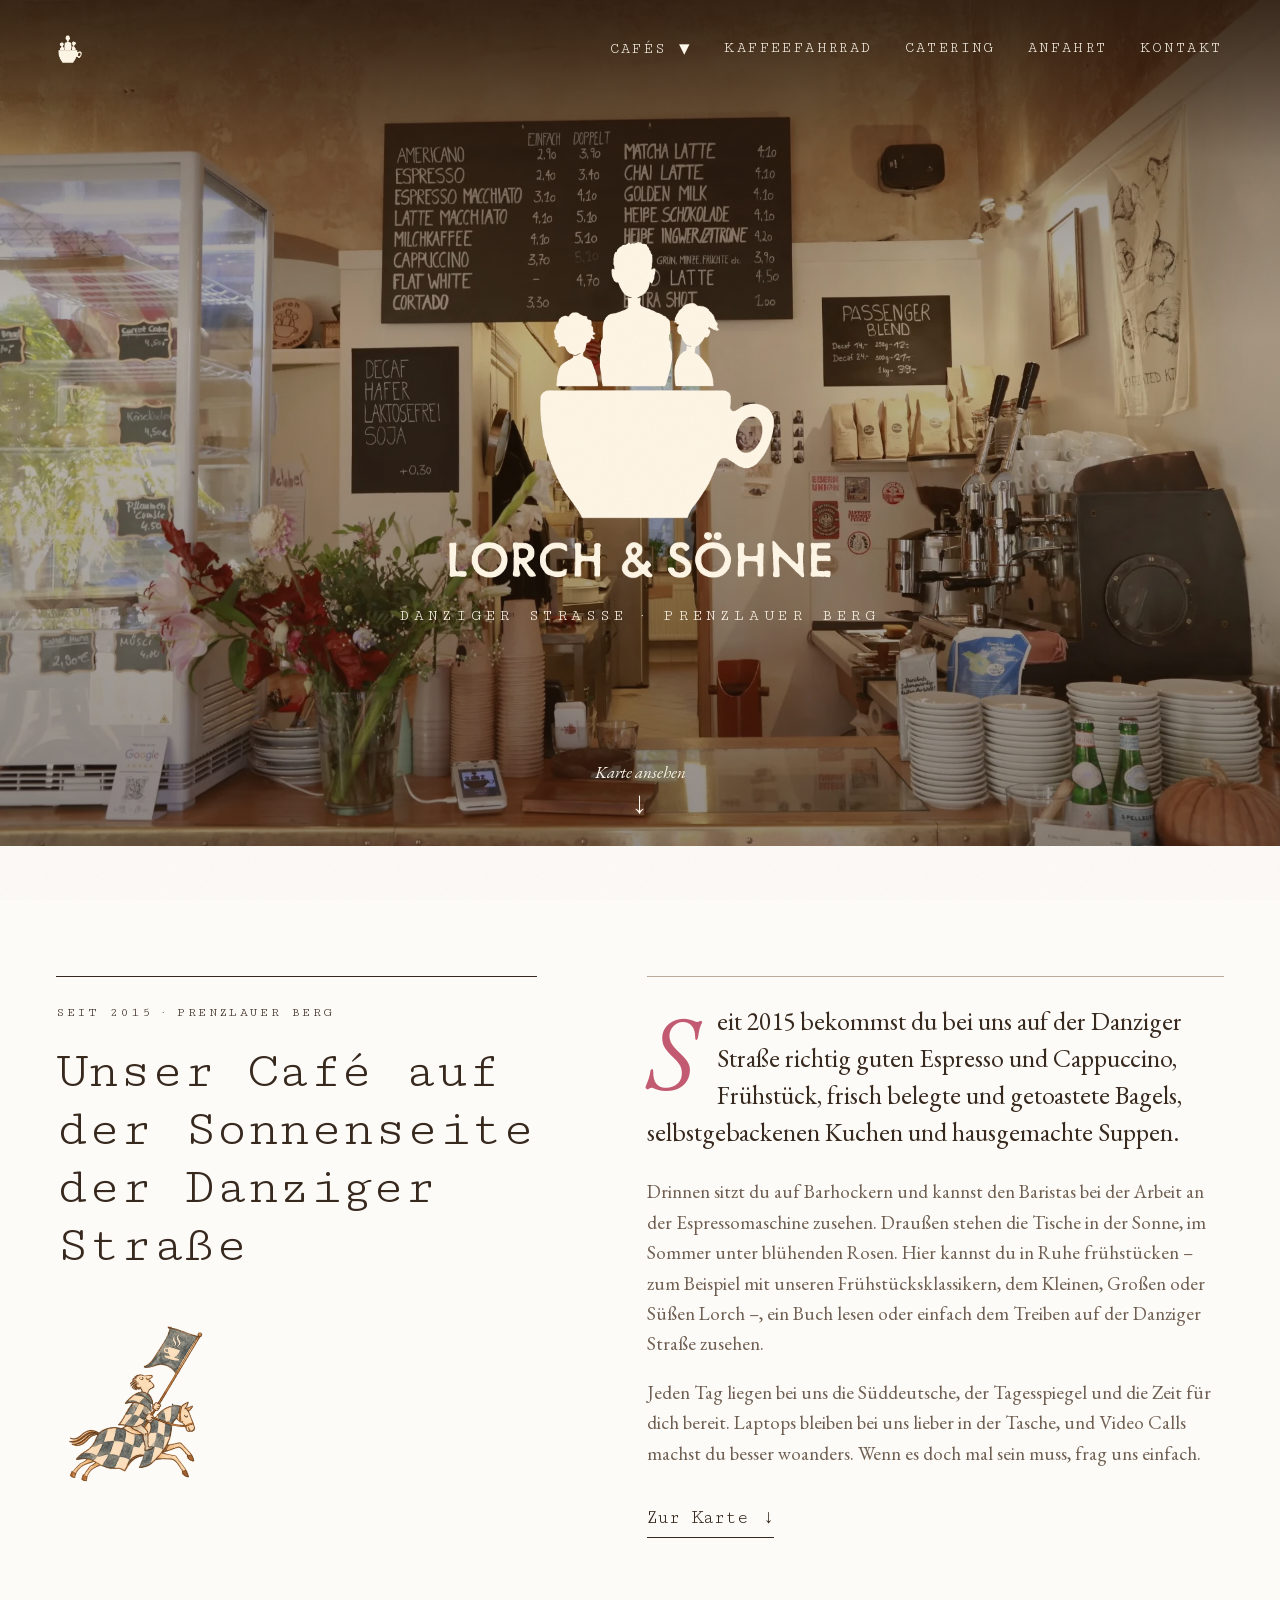
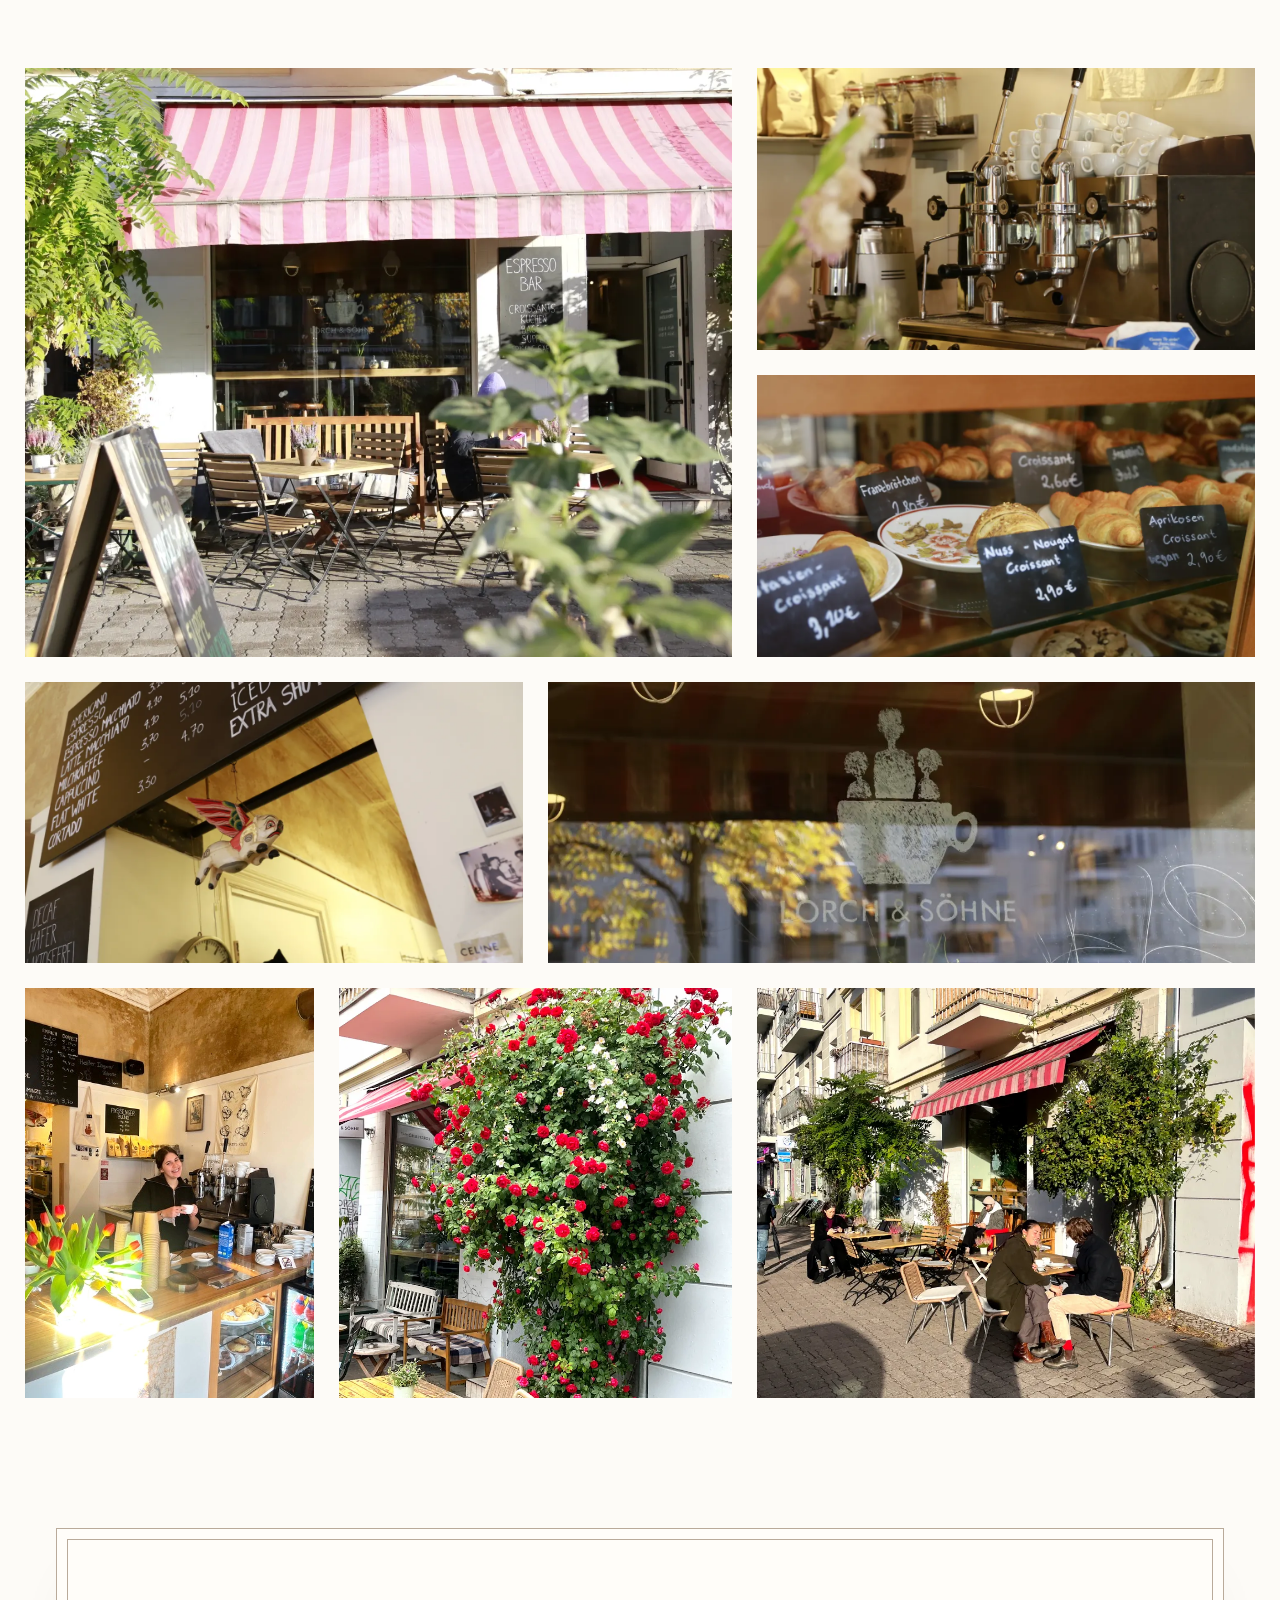
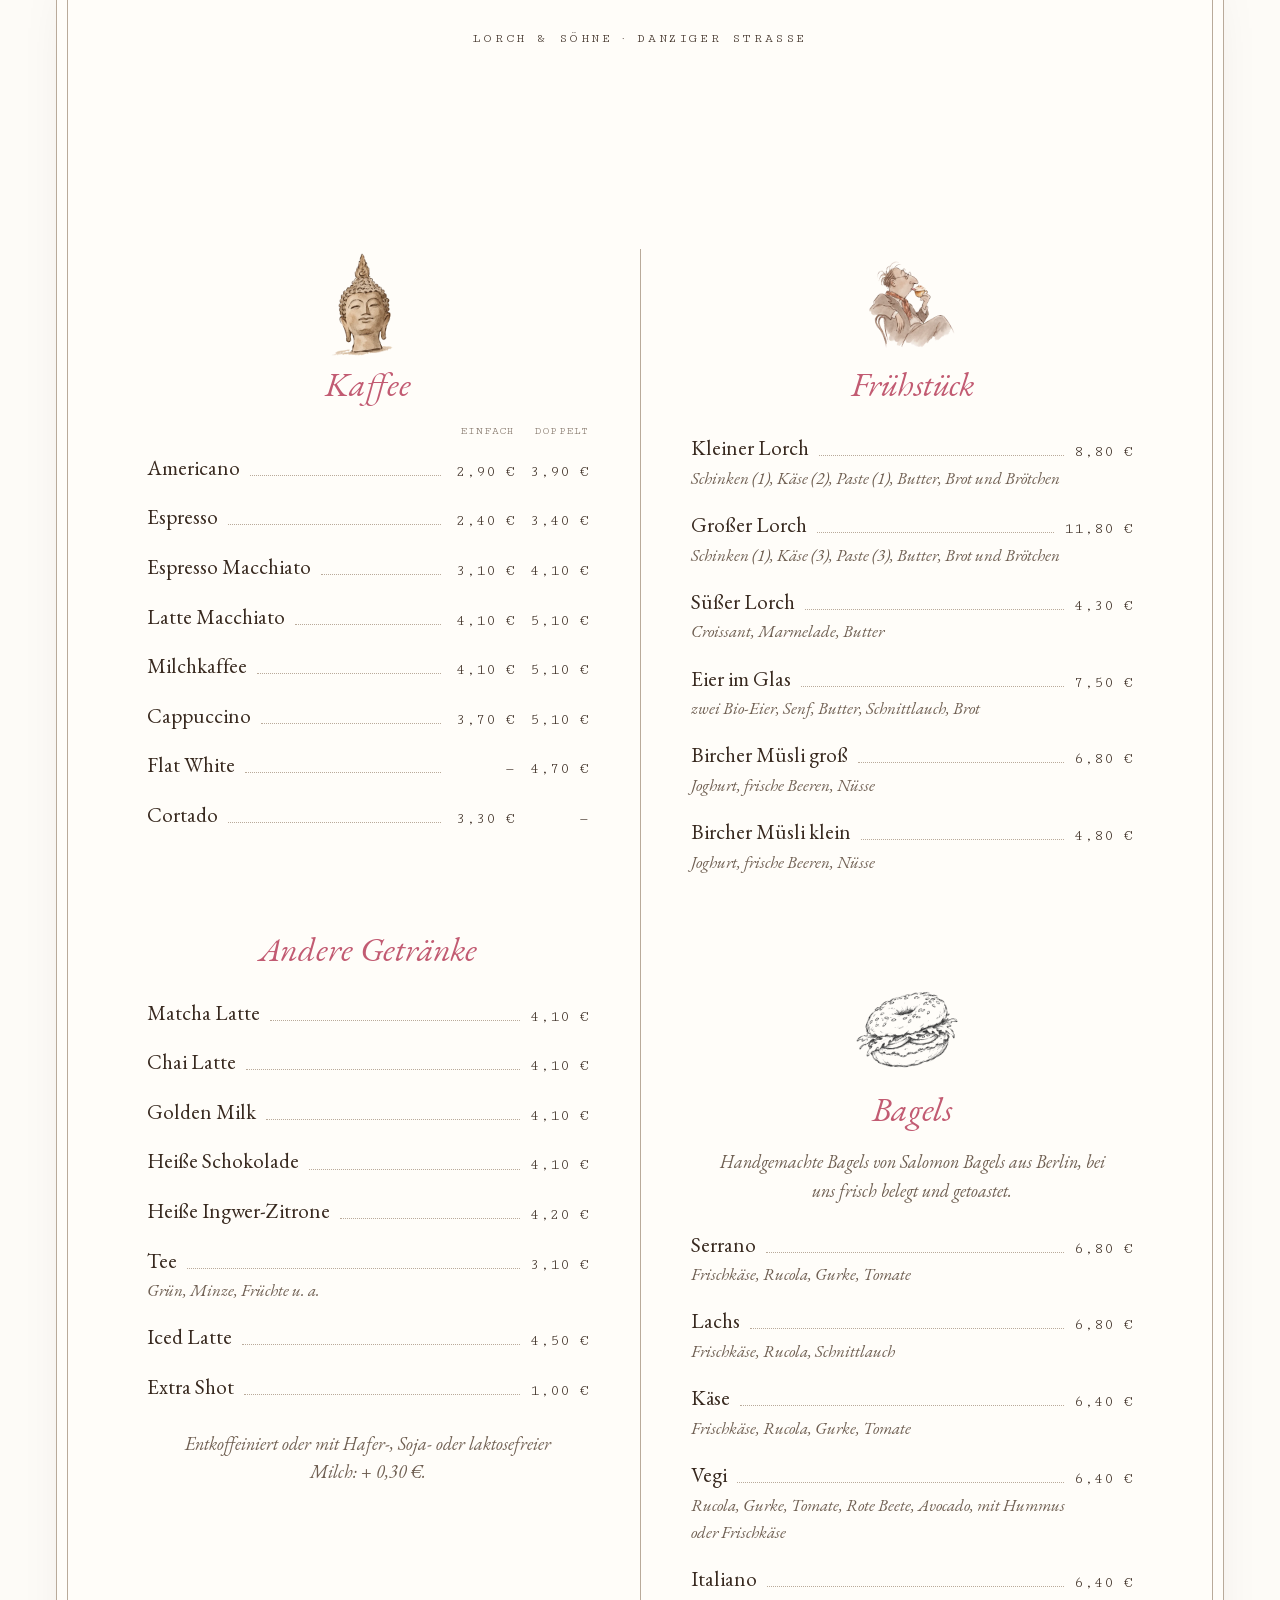
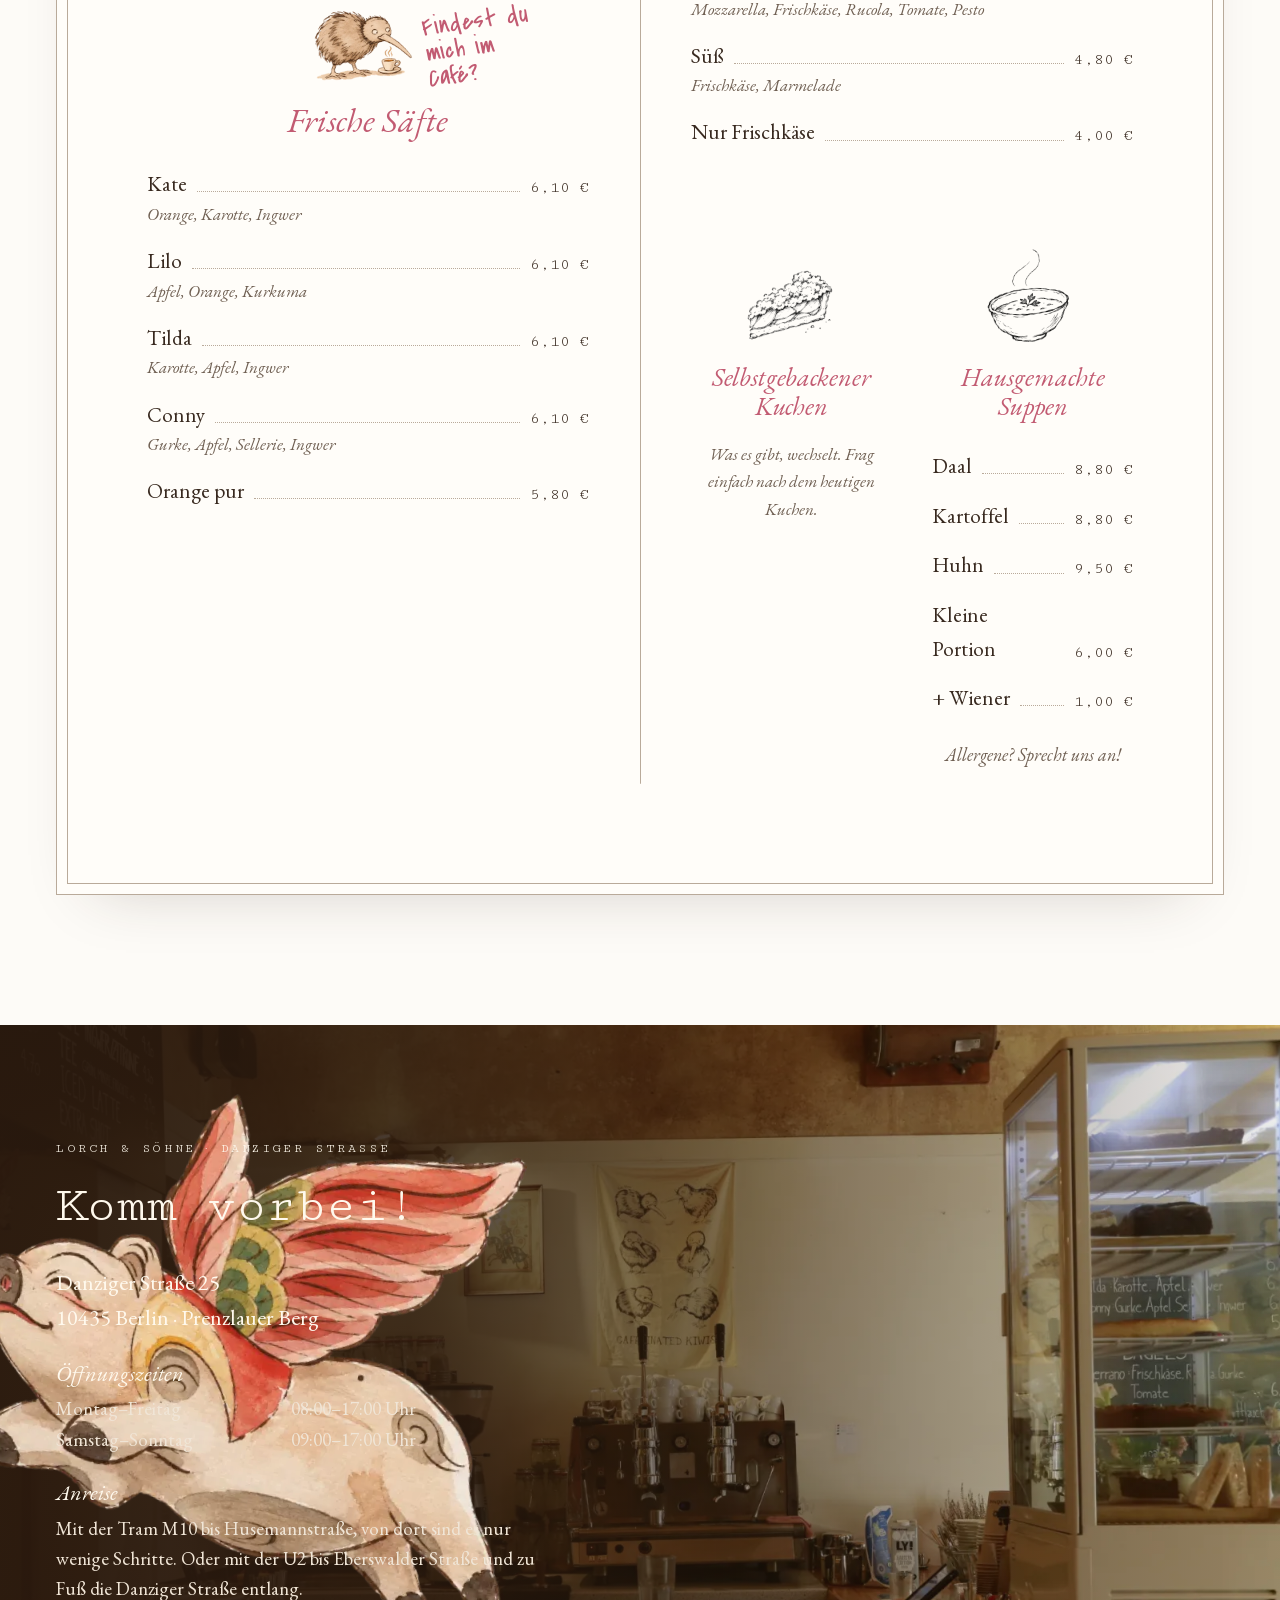
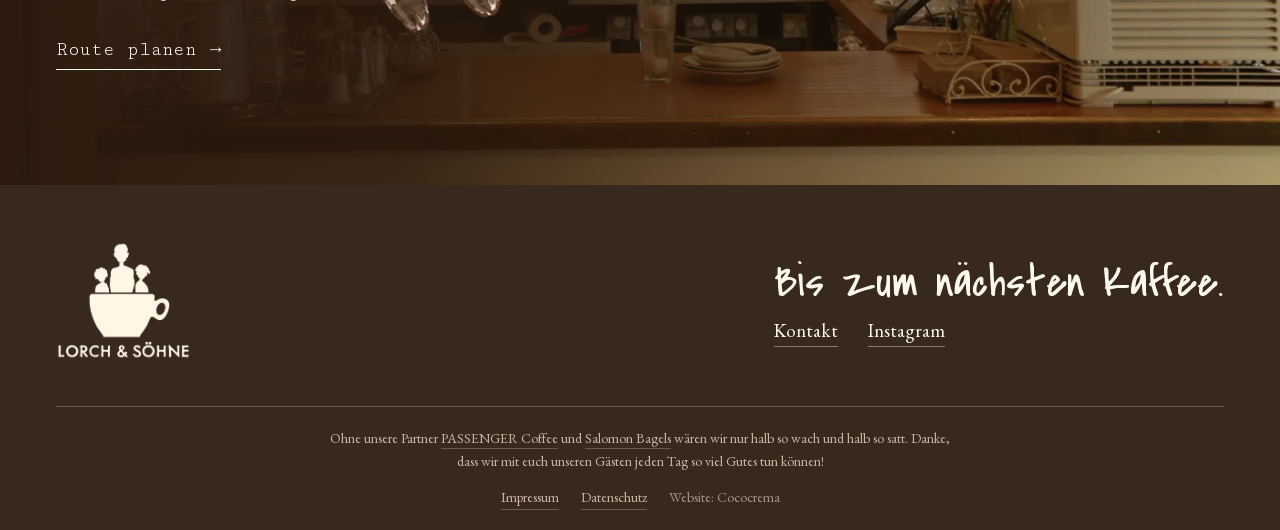
==== cafe-danziger-strasse.html @ f9b48a37 "Inhalte aus inhalte.yml übernommen" ====
<!doctype html>
<html lang="de">
<head>
  <meta charset="utf-8">
  <meta name="viewport" content="width=device-width,initial-scale=1">
  <meta name="description" content="Café &amp; Espressobar in Prenzlauer Berg, Danziger Str. 25: Espresso, Cappuccino, Latte Macchiato, Frühstück, getoastete Bagels, selbstgebackener Kuchen und Suppen.">
  <meta name="theme-color" content="#35271e">
  <title>Lorch &amp; Söhne – Café im Prenzlauer Berg, Danziger Straße</title>
  <!-- Hauptadresse dieser Seite: so weiß Google, dass Testkopien nicht das Original sind -->
  <link rel="canonical" href="https://lorchundsoehne.de/cafe-danziger-strasse.html">
  <!-- Startbild vorladen: Handy bekommt die kleine Hochformat-Version (-mobil), Desktop die große -->
  <link rel="preload" href="assets/bilder/lorch-und-soehne-danziger-strasse-theke-kreidetafel-mobil.webp" as="image" fetchpriority="high" media="(max-width: 800px)">
  <link rel="preload" href="assets/bilder/lorch-und-soehne-danziger-strasse-theke-kreidetafel.webp" as="image" fetchpriority="high" media="(min-width: 801px)">
  <link rel="preload" href="assets/fonts/ebgaramond-normal.woff2" as="font" type="font/woff2" crossorigin>
  <!-- Favicon: braune Tasse (assets/logos, 64 px); fürs iPhone weiterhin die Logo-Tasse -->
  <link rel="icon" type="image/webp" href="assets/bilder/lorch-und-soehne-favicon-whole-cup.webp">
  <link rel="apple-touch-icon" href="apple-touch-icon.png">
  <link rel="stylesheet" href="style.css?v=76">
  <script src="script.js?v=70" defer></script>
</head>
<body>
  <!--
    LORCH & SÖHNE – UNTERSEITE DANZIGER STRASSE
    Aufbau (von oben nach unten):
    Startbild → Einleitung → Bildkacheln → Menükarte (#karte, Getränke
    und Essen auf einer Karte) → Komm vorbei (#besuch) → Fußbereich.
    Startbild, Schwein und Fußbereich nutzen
    dieselben Bausteine wie die Startseite (index.html). Was nur hier
    vorkommt, steht in style.css im Block „UNTERSEITE DANZIGER STRASSE“.
  -->

  <a class="sprunglink" href="#inhalt">Zum Inhalt</a>

  <!-- ===== STARTBILD & NAVIGATION =====
       Blick von der Fensterbar auf die Danziger Straße.
       Menü wie auf der Startseite, die Links führen dorthin zurück. -->
  <header class="startbild startbild-danziger" id="anfang">
    <!-- Bis 800 px Breite lädt der Browser den hochformatigen Ausschnitt (-mobil, viel kleiner) -->
    <picture>
      <source media="(max-width: 800px)" srcset="assets/bilder/lorch-und-soehne-danziger-strasse-theke-kreidetafel-mobil.webp">
      <img class="startbild-foto" src="assets/bilder/lorch-und-soehne-danziger-strasse-theke-kreidetafel.webp" width="1920" height="1280" alt="Die Theke in der Danziger Straße: Kreidetafel mit Getränkepreisen, Espressomaschine, Blumen und Kuchenvitrine" fetchpriority="high">
    </picture>
    <div class="startbild-abdunklung"></div>
    <div class="kopfleiste">
      <div class="standorte-links">
        <a class="home-tasse" href="index.html" aria-label="Lorch & Söhne – Startseite"><img class="logo-hell" src="assets/bilder/lorch-und-soehne-logo-tasse.webp" width="360" height="420" alt=""></a>
      </div>
      <button class="navigation-button" type="button" popovertarget="navigation">
        <span class="sr-only">Menü</span><span class="navigation-icon" aria-hidden="true"></span>
      </button>
      <nav id="navigation" popover aria-label="Hauptnavigation">
        <a class="nav-home" href="index.html">Home</a>
        <div class="ausklappmenue">
          <a href="index.html#espressobars">Cafés <span class="ausklapp-pfeil" aria-hidden="true">▾</span></a>
          <div class="ausklappmenue-liste">
            <a href="cafe-danziger-strasse.html" aria-current="page">Danziger Straße</a>
            <a href="cafe-kommode.html">Kommode</a>
            <!-- zusätzlich zum eigenen Menüpunkt: das Rad als „drittes Café“ -->
            <a href="kaffeefahrrad-mieten.html">Kaffeefahrrad</a>
          </div>
        </div>
        <a href="kaffeefahrrad-mieten.html">Kaffeefahrrad</a>
        <a href="catering.html">Catering</a>
        <!-- „Anfahrt“ springt hier zu „Komm vorbei.“ weiter unten -->
        <a href="#besuch">Anfahrt</a>
        <a href="kontakt.html">Kontakt</a>
      </nav>
    </div>
    <!-- Das Logo ist hier die Hauptüberschrift der Seite -->
    <h1 class="startbild-logo">
      <img src="assets/bilder/lorch-und-soehne-logo.webp" width="591" height="532" alt="Lorch & Söhne" class="logo-hell">
      <span class="startbild-standort"><span class="standort-strasse"><span class="sr-only">Café &amp; Espressobar </span>Danziger Straße</span><span class="standort-trenner"> · </span><span class="standort-viertel">Prenzlauer Berg</span></span>
    </h1>
    <a class="startbild-weiter" href="#karte">
      <span>Karte ansehen</span><span aria-hidden="true">↓</span>
    </a>
  </header>

  <main id="inhalt">

    <!-- ===== EINLEITUNG (editorial) =====
         Links groß die Überschrift, darunter der Ritter als kleine Vignette.
         Rechts der Text: erster Absatz als größerer Vorspann mit
         Initiale, zweiter Absatz normal. Oben eine feine Linie. -->

    <section class="danziger-einleitung inhaltsbreite" aria-labelledby="einleitung-titel">
      <div class="einleitung-kopf">
        <p class="dachzeile">Seit 2015 · Prenzlauer Berg</p>
        <h2 id="einleitung-titel">Unser Café auf der Sonnenseite der Danziger Straße</h2>
        <!-- Figur aus der Bar: der Ritter mit der Kaffeefahne, reitet beim Scrollen nach links (script.js) -->
        <img class="einleitung-ritter ritter-nach-rechts" src="assets/bilder/lorch-und-soehne-ritter-illustration.webp" width="600" height="600" alt="Gezeichneter Ritter mit Kaffeefahne auf seinem Pferd" loading="lazy">
      </div>
      <div class="einleitung-spalte">
        <p class="einleitung-vorspann">Seit 2015 bekommst du bei uns auf der Danziger Straße richtig guten Espresso und Cappuccino, Frühstück, frisch belegte und getoastete Bagels, selbstgebackenen Kuchen und hausgemachte Suppen.</p>
        <p>Drinnen sitzt du auf Barhockern und kannst den Baristas bei der Arbeit an der Espressomaschine zusehen. Draußen stehen die Tische in der Sonne, im Sommer unter blühenden Rosen. Hier kannst du in Ruhe frühstücken – zum Beispiel mit unseren Frühstücksklassikern, dem Kleinen, Großen oder Süßen Lorch –, ein Buch lesen oder einfach dem Treiben auf der Danziger Straße zusehen.</p>
        <p>Jeden Tag liegen bei uns die Süddeutsche, der Tagesspiegel und die Zeit für dich bereit. Laptops bleiben bei uns lieber in der Tasche, und Video Calls machst du besser woanders. Wenn es doch mal sein muss, frag uns einfach.</p>
        <a class="textlink" href="#karte">Zur Karte <span aria-hidden="true">↓</span></a>
      </div>
    </section>

    <!-- ===== BILDKACHELN =====
         Fotos über die ganze Breite als Mosaik in drei Zeilen,
         25 px Abstand. Größe und Position jeder Kachel steht in
         style.css (kachel-1 … kachel-5). Beim Drüberfahren zoomt das
         Foto leicht. Foto tauschen: einfach das src ändern. -->

    <section class="bildkacheln" aria-label="Eindrücke aus dem Café">
      <figure class="kachel kachel-1"><img src="assets/bilder/lorch-und-soehne-danziger-strasse-terrasse-markise.webp" width="1600" height="1067" alt="Die Terrasse vor dem Café mit rosa-weiß gestreifter Markise, Tischen und Pflanzen" loading="lazy"></figure>
      <figure class="kachel kachel-2"><img src="assets/bilder/lorch-und-soehne-danziger-strasse-espressomaschine-blueten.webp" width="1200" height="800" alt="Die Espressomaschine mit Handhebeln, davor Blüten" loading="lazy"></figure>
      <figure class="kachel kachel-3"><img src="assets/bilder/lorch-und-soehne-danziger-strasse-croissants.webp" width="1200" height="800" alt="Croissants, Franzbrötchen und Cookies in der Vitrine mit Kreidetäfelchen" loading="lazy"></figure>
      <figure class="kachel kachel-4"><img src="assets/bilder/lorch-und-soehne-danziger-strasse-fliegendes-schwein.webp" width="1200" height="800" alt="Ein fliegendes Schwein mit Flügeln hängt unter der Kreidetafel" loading="lazy"></figure>
      <figure class="kachel kachel-5"><img src="assets/bilder/lorch-und-soehne-danziger-strasse-schaufenster-logo.webp" width="1200" height="800" alt="Das Lorch & Söhne Logo auf der Schaufensterscheibe" loading="lazy"></figure>
      <!-- Vierte Reihe (höher, für Hochformate): Barista schmal links –
           das Foto ist nur 480 px breit, deshalb bewusst die kleinste
           Kachel –, daneben der Rosenstrauch, rechts die Terrasse -->
      <figure class="kachel kachel-6"><img src="assets/bilder/danziger%20strasse/lorch-und-soehne-danziger-strasse-tulpen-theke-kiwi-barista.webp" width="480" height="640" alt="Barista hinter der Theke mit Tulpen und Kiwis in der Danziger Straße" loading="lazy"></figure>
      <figure class="kachel kachel-7"><img src="assets/bilder/danziger%20strasse/rosenstrauch-lorch-und-soehne.webp" width="750" height="1000" alt="Ein blühender roter Rosenstrauch an der Hauswand neben der Terrasse" loading="lazy"></figure>
      <figure class="kachel kachel-8"><img src="assets/bilder/danziger%20strasse/terasse-lorch-und-soehne-danziger-strasse.webp" width="900" height="900" alt="Gäste in der Sonne auf der Terrasse vor dem Café unter der roten Markise" loading="lazy"></figure>
    </section>

    <!-- ===== DIE MENÜKARTE =====
         id="karte": Hierhin springt „Zum Kartenüberblick“ auf der Startseite.
         Alles auf einer großen, luftigen Karte mit feinem Doppelrahmen:
         links die Getränke, rechts das Essen.
         Jede Rubrik (.karten-block) = kleine Zeichnung (optional),
         Überschrift, ggf. ein Satz, dann die Liste.
         Eine Zeile: <li> mit .gericht, .preis und (optional) .zutaten.
         Kaffee hat zwei Preise: Einfach und Doppelt („—“ = gibt es so nicht).
         Die Spaltenköpfe sind für Screenreader versteckt, dafür steht vor
         jedem Preis unsichtbar „einfach:“ bzw. „doppelt:“ (.sr-only). -->

    <section class="menuekarte-section" id="karte" aria-labelledby="karte-titel">
      <div class="menuekarte">
        <header class="menuekarte-kopf">
          <p class="dachzeile">Lorch & Söhne · Danziger Straße</p>
          <h2 id="karte-titel">Unsere Karte</h2>
        </header>

        <div class="menuekarte-spalten">
          <!-- ===== Linke Spalte: Getränke ===== -->
          <div class="menuekarte-spalte">
            <div class="karten-block">
              <img class="karten-vignette" src="assets/bilder/lorch-und-soehne-buddha-illustration.webp" width="600" height="600" alt="Gezeichneter Buddha-Kopf, eine der Figuren aus der Bar von Lorch &amp; Söhne" loading="lazy">
              <h3><!--i:danziger.karte.kaffee.titel-->Kaffee<!--/i--></h3>
              <p class="karten-spaltenkoepfe" aria-hidden="true"><span>Einfach</span><span>Doppelt</span></p>
              <ul class="karten-liste karten-liste-zwei-preise">
                <!-- INHALT danziger.karte.kaffee liste ANFANG -->
                <li><span class="gericht">Americano</span><span class="preis"><span class="sr-only">einfach: </span>2,90 €</span><span class="preis preis-doppelt"><span class="sr-only">doppelt: </span>3,90 €</span></li>
                <li><span class="gericht">Espresso</span><span class="preis"><span class="sr-only">einfach: </span>2,40 €</span><span class="preis preis-doppelt"><span class="sr-only">doppelt: </span>3,40 €</span></li>
                <li><span class="gericht">Espresso Macchiato</span><span class="preis"><span class="sr-only">einfach: </span>3,10 €</span><span class="preis preis-doppelt"><span class="sr-only">doppelt: </span>4,10 €</span></li>
                <li><span class="gericht">Latte Macchiato</span><span class="preis"><span class="sr-only">einfach: </span>4,10 €</span><span class="preis preis-doppelt"><span class="sr-only">doppelt: </span>5,10 €</span></li>
                <li><span class="gericht">Milchkaffee</span><span class="preis"><span class="sr-only">einfach: </span>4,10 €</span><span class="preis preis-doppelt"><span class="sr-only">doppelt: </span>5,10 €</span></li>
                <li><span class="gericht">Cappuccino</span><span class="preis"><span class="sr-only">einfach: </span>3,70 €</span><span class="preis preis-doppelt"><span class="sr-only">doppelt: </span>5,10 €</span></li>
                <li><span class="gericht">Flat White</span><span class="preis"><span aria-hidden="true">—</span><span class="sr-only">einfach: gibt es nicht</span></span><span class="preis preis-doppelt"><span class="sr-only">doppelt: </span>4,70 €</span></li>
                <li><span class="gericht">Cortado</span><span class="preis"><span class="sr-only">einfach: </span>3,30 €</span><span class="preis preis-doppelt"><span aria-hidden="true">—</span><span class="sr-only">doppelt: gibt es nicht</span></span></li>
                <!-- INHALT ENDE -->
              </ul>
            </div>

            <div class="karten-block">
              <h3><!--i:danziger.karte.andere_getraenke.titel-->Andere Getränke<!--/i--></h3>
              <ul class="karten-liste">
                <!-- INHALT danziger.karte.andere_getraenke liste ANFANG -->
                <li><span class="gericht">Matcha Latte</span><span class="preis">4,10 €</span></li>
                <li><span class="gericht">Chai Latte</span><span class="preis">4,10 €</span></li>
                <li><span class="gericht">Golden Milk</span><span class="preis">4,10 €</span></li>
                <li><span class="gericht">Heiße Schokolade</span><span class="preis">4,10 €</span></li>
                <li><span class="gericht">Heiße Ingwer-Zitrone</span><span class="preis">4,20 €</span></li>
                <li><span class="gericht">Tee</span><span class="preis">3,10 €</span><span class="zutaten">Grün, Minze, Früchte u. a.</span></li>
                <li><span class="gericht">Iced Latte</span><span class="preis">4,50 €</span></li>
                <li><span class="gericht">Extra Shot</span><span class="preis">1,00 €</span></li>
                <!-- INHALT ENDE -->
              </ul>
              <p class="karten-hinweis"><!--i:danziger.karte.andere_getraenke.hinweis-->Entkoffeiniert oder mit Hafer-, Soja- oder laktosefreier Milch: + 0,30 €.<!--/i--></p>
            </div>

            <!-- Säfte, mit dem Kiwi und seiner handschriftlichen Frage daneben -->
            <div class="karten-block">
              <div class="karten-vignette-notiz">
                <img class="karten-vignette" src="assets/bilder/lorch-und-soehne-kiwi-illustration.webp" width="600" height="600" alt="Gezeichneter Kiwi-Vogel, der neugierig eine Tasse Kaffee beäugt" loading="lazy">
                <p class="karten-randnotiz">Findest du mich im Café?</p>
              </div>
              <h3><!--i:danziger.karte.saefte.titel-->Frische Säfte<!--/i--></h3>
              <ul class="karten-liste">
                <!-- INHALT danziger.karte.saefte liste ANFANG -->
                <li><span class="gericht">Kate</span><span class="preis">6,10 €</span><span class="zutaten">Orange, Karotte, Ingwer</span></li>
                <li><span class="gericht">Lilo</span><span class="preis">6,10 €</span><span class="zutaten">Apfel, Orange, Kurkuma</span></li>
                <li><span class="gericht">Tilda</span><span class="preis">6,10 €</span><span class="zutaten">Karotte, Apfel, Ingwer</span></li>
                <li><span class="gericht">Conny</span><span class="preis">6,10 €</span><span class="zutaten">Gurke, Apfel, Sellerie, Ingwer</span></li>
                <li><span class="gericht">Orange pur</span><span class="preis">5,80 €</span></li>
                <!-- INHALT ENDE -->
              </ul>
            </div>
          </div>

          <!-- ===== Rechte Spalte: Essen ===== -->
          <div class="menuekarte-spalte">
            <div class="karten-block">
              <img class="karten-vignette" src="assets/bilder/lorch-und-soehne-geniesser-illustration.webp" width="600" height="600" alt="Gezeichneter Genießer mit einer Tasse Kaffee" loading="lazy">
              <h3><!--i:danziger.karte.fruehstueck.titel-->Frühstück<!--/i--></h3>
              <ul class="karten-liste">
                <!-- INHALT danziger.karte.fruehstueck liste ANFANG -->
                <li><span class="gericht">Kleiner Lorch</span><span class="preis">8,80 €</span><span class="zutaten">Schinken (1), Käse (2), Paste (1), Butter, Brot und Brötchen</span></li>
                <li><span class="gericht">Großer Lorch</span><span class="preis">11,80 €</span><span class="zutaten">Schinken (1), Käse (3), Paste (3), Butter, Brot und Brötchen</span></li>
                <li><span class="gericht">Süßer Lorch</span><span class="preis">4,30 €</span><span class="zutaten">Croissant, Marmelade, Butter</span></li>
                <li><span class="gericht">Eier im Glas</span><span class="preis">7,50 €</span><span class="zutaten">zwei Bio-Eier, Senf, Butter, Schnittlauch, Brot</span></li>
                <li><span class="gericht">Bircher Müsli groß</span><span class="preis">6,80 €</span><span class="zutaten">Joghurt, frische Beeren, Nüsse</span></li>
                <li><span class="gericht">Bircher Müsli klein</span><span class="preis">4,80 €</span><span class="zutaten">Joghurt, frische Beeren, Nüsse</span></li>
                <!-- INHALT ENDE -->
              </ul>
            </div>

            <div class="karten-block">
              <img class="karten-vignette" src="assets/bilder/lorch-und-soehne-bagel-illustration.webp" width="600" height="600" alt="Gezeichneter belegter Bagel" loading="lazy">
              <h3><!--i:danziger.karte.bagels.titel-->Bagels<!--/i--></h3>
              <p class="karten-einleitung"><!--i:danziger.karte.bagels.einleitung-->Handgemachte Bagels von Salomon Bagels aus Berlin, bei uns frisch belegt und getoastet.<!--/i--></p>
              <ul class="karten-liste">
                <!-- INHALT danziger.karte.bagels liste ANFANG -->
                <li><span class="gericht">Serrano</span><span class="preis">6,80 €</span><span class="zutaten">Frischkäse, Rucola, Gurke, Tomate</span></li>
                <li><span class="gericht">Lachs</span><span class="preis">6,80 €</span><span class="zutaten">Frischkäse, Rucola, Schnittlauch</span></li>
                <li><span class="gericht">Käse</span><span class="preis">6,40 €</span><span class="zutaten">Frischkäse, Rucola, Gurke, Tomate</span></li>
                <li><span class="gericht">Vegi</span><span class="preis">6,40 €</span><span class="zutaten">Rucola, Gurke, Tomate, Rote Beete, Avocado, mit Hummus oder Frischkäse</span></li>
                <li><span class="gericht">Italiano</span><span class="preis">6,40 €</span><span class="zutaten">Mozzarella, Frischkäse, Rucola, Tomate, Pesto</span></li>
                <li><span class="gericht">Süß</span><span class="preis">4,80 €</span><span class="zutaten">Frischkäse, Marmelade</span></li>
                <li><span class="gericht">Nur Frischkäse</span><span class="preis">4,00 €</span></li>
                <!-- INHALT ENDE -->
              </ul>
            </div>

            <!-- Kuchen und Suppen nebeneinander, nur kurzer Text -->
            <div class="karten-paar">
              <div class="karten-block">
                <img class="karten-vignette" src="assets/bilder/lorch-und-soehne-kuchen-illustration.webp" width="600" height="600" alt="Gezeichnetes Stück Kuchen" loading="lazy">
                <h3><!--i:danziger.karte.kuchen.titel-->Selbstgebackener Kuchen<!--/i--></h3>
                <p class="karten-einleitung"><!--i:danziger.karte.kuchen.einleitung-->Was es gibt, wechselt. Frag einfach nach dem heutigen Kuchen.<!--/i--></p>
              </div>
              <div class="karten-block">
                <img class="karten-vignette" src="assets/bilder/lorch-und-soehne-suppe-illustration.webp" width="600" height="600" alt="Gezeichnete Schale Suppe" loading="lazy">
                <h3><!--i:danziger.karte.suppen.titel-->Hausgemachte Suppen<!--/i--></h3>
                <!-- Preise wie auf der Tafel; die Sorten wechseln -->
                <ul class="karten-liste">
                  <!-- INHALT danziger.karte.suppen liste ANFANG -->
                  <li><span class="gericht">Daal</span><span class="preis">8,80 €</span></li>
                  <li><span class="gericht">Kartoffel</span><span class="preis">8,80 €</span></li>
                  <li><span class="gericht">Huhn</span><span class="preis">9,50 €</span></li>
                  <li><span class="gericht">Kleine Portion</span><span class="preis">6,00 €</span></li>
                  <li><span class="gericht">+ Wiener</span><span class="preis">1,00 €</span></li>
                  <!-- INHALT ENDE -->
                </ul>
                <p class="karten-hinweis"><!--i:danziger.karte.suppen.hinweis-->Allergene? Sprecht uns an!<!--/i--></p>
              </div>
            </div>
          </div>
        </div>

      </div>
    </section>

    <!-- ===== KOMM VORBEI (Foto-Bereich) =====
         Adresse, Öffnungszeiten und Anreise auf dem Terrassenfoto.
         Das fliegende Schwein schwebt hier beim Scrollen ins Bild
         (Bewegung steuert script.js, wie auf der Startseite). -->

    <section class="foto-section besuch-foto-section" id="besuch" aria-labelledby="besuch-titel">
      <img class="section-foto" src="assets/bilder/lorch-und-soehne-danziger-strasse-theke-espressomaschine.webp" width="1600" height="1067" alt="Die Theke mit Espressomaschine, Mühle und Kuchenvitrine" loading="lazy">
      <div class="foto-abdunklung"></div>
      <img class="figur-schwein" src="assets/bilder/lorch-und-soehne-schwein-illustration.webp" width="600" height="600" alt="Gezeichnetes fliegendes Schwein mit Flügeln" loading="lazy">
      <div class="inhaltsbreite foto-inhalt">
        <div class="foto-text">
          <p class="dachzeile">Lorch & Söhne · Danziger Straße</p>
          <h2 id="besuch-titel">Komm vorbei!</h2>
          <address><!--i:danziger.adresse.strasse-->Danziger Straße 25<!--/i--><br><!--i:danziger.adresse.plz_ort-->10435 Berlin<!--/i--> · <!--i:danziger.adresse.stadtteil-->Prenzlauer Berg<!--/i--></address>
          <h3>Öffnungszeiten</h3>
          <dl class="oeffnungszeiten">
            <!-- INHALT danziger.oeffnungszeiten lang ANFANG -->
            <div>
              <dt>Montag–Freitag</dt>
              <dd>08:00–17:00 Uhr</dd>
            </div>
            <div>
              <dt>Samstag–Sonntag</dt>
              <dd>09:00–17:00 Uhr</dd>
            </div>
            <!-- INHALT ENDE -->
          </dl>
          <h3>Anreise</h3>
          <p>Mit der Tram M10 bis Husemannstraße, von dort sind es nur wenige Schritte. Oder mit der U2 bis Eberswalder Straße und zu Fuß die Danziger Straße entlang.</p>
          <a class="textlink" data-route="danziger" href="https://www.google.com/maps/dir/?api=1&amp;destination=Danziger+Stra%C3%9Fe+25%2C+10435+Berlin" target="_blank" rel="noopener noreferrer">Route planen <span aria-hidden="true">→</span></a>
        </div>
      </div>
    </section>
  </main>

  <!-- ===== FUSSBEREICH (wie auf der Startseite) ===== -->
  <footer class="fussbereich">
    <div class="inhaltsbreite fussbereich-oben">
      <a href="index.html" aria-label="Lorch & Söhne – zur Startseite"><img class="logo-hell fussbereich-logo" src="assets/bilder/lorch-und-soehne-logo.webp" width="591" height="532" alt="Lorch & Söhne" loading="lazy"></a>
      <div>
        <p class="handschrift">Bis zum nächsten Kaffee.</p>
        <!-- Keine E-Mail-Adresse im Footer (steht nur auf der Kontaktseite) -->
        <a class="email-link" href="kontakt.html">Kontakt</a>
        <!-- Instagram-Profil, öffnet in neuem Tab -->
        <a class="instagram-link" href="https://www.instagram.com/lorch_und_soehne/" target="_blank" rel="noopener">Instagram</a>
      </div>
    </div>
    <div class="inhaltsbreite fussbereich-unten">
      <!-- Dank an die Partner (Kaffeebohnen und Bagels), Links öffnen in neuem Tab -->
      <p class="fussbereich-partner">Ohne unsere Partner <a href="https://www.passenger-coffee.de/" target="_blank" rel="noopener">PASSENGER Coffee</a> und <a href="https://www.salomon-bagels.de/" target="_blank" rel="noopener">Salomon Bagels</a> wären wir nur halb so wach und halb so satt. Danke, dass wir mit euch unseren Gästen jeden Tag so viel Gutes tun können!</p>
      <!-- Pflichtseiten -->
      <nav class="fussbereich-rechtliches" aria-label="Rechtliches">
        <a href="impressum.html">Impressum</a>
        <a href="datenschutz.html">Datenschutz</a>
        <a class="fussbereich-credit" href="https://cococrema.de/" target="_blank" rel="noopener">Website: Cococrema</a>
      </nav>
    </div>
  </footer>
</body>
</html>
---- style.css ----
@font-face {
  font-family: 'Cutive Mono';
  font-style: normal;
  font-weight: 400;
  font-display: swap;
  src: url(assets/fonts/cutivemono-schreibmaschine.woff2) format('woff2');
}

/* ============================================================
   LORCH & SÖHNE – STYLESHEET
   ------------------------------------------------------------
   Diese Datei bestimmt das Aussehen der ganzen Website.
   Sie ist von oben nach unten so aufgebaut:

     1. Schriften
     2. Farben & Grundwerte  ← hier lassen sich Farben zentral ändern
     3. Basis & wiederverwendbare Elemente (Links, Überschriften …)
     4. Die Bereiche der Startseite, in derselben Reihenfolge wie im HTML:
        Startbild → Kaffeekarte → Speisen → Unser Kaffee →
        Espressobars → Kaffeefahrrad → Geschichte → Besuch → Fußbereich
     5. Anpassungen der Startseite für Tablet und Handy
     6. Reduzierte Bewegung (Barrierefreiheit) – gilt für alle Seiten
     7. Verspielte Details: Zettel, Stempel, Laufband, Einblenden, Wackeln
     8. Figuren aus der Bar (Buddha, Ritter, Genießer, Kiwi, Schwein)
     9. Unterseiten, jeweils mit eigenen Tablet/Handy-Regeln:
        Danziger Straße → Kommode → Kaffeefahrrad → Kontakt →
        Catering → Rechtstexte (Impressum, Datenschutz)

   Breakpoints (überall gleich):
     bis 1100px = Tablet quer / kleine Laptops
     bis  800px = Tablet hochkant und Handy – ab hier Handy-Menü
     bis  600px = Handy
   script.js nutzt dieselbe Grenze (801px = Desktop).

   Tipp: Mit Strg/Cmd + F nach dem Klassennamen aus dem HTML
   suchen, z. B. „kaffeefahrrad“, um alle Regeln dazu zu finden.

   Grundidee der Gestaltung: einfach und luftig, wie eine gut
   gesetzte Speisekarte – eine Serifenschrift, feine Linien,
   handgezeichnete Illustrationen und ein handschriftlicher Gruß.
   ============================================================ */

/* ============================================================
   1. SCHRIFTEN
   ------------------------------------------------------------
   Die Schriften liegen in assets/fonts/ (Format WOFF2, lateinische
   Zeichen). Beide sind kostenlose Google Fonts.

   EB Garamond          = alle Texte und Überschriften
                          (eine Datei für normal und halbfett,
                          eine für kursiv)
   Covered By Your Grace = handschriftliche Notizen (.handschrift),
                          wie mit Filzstift geschrieben
   Cutive Mono          = feine, alte Schreibmaschine: Menü,
                          Dachzeilen, Preise, Links, Überschriften
   ============================================================ */

@font-face {
  font-family: 'EB Garamond';
  font-style: normal;
  font-weight: 400 500;
  font-display: swap;
  src: url(assets/fonts/ebgaramond-normal.woff2) format('woff2');
}

@font-face {
  font-family: 'EB Garamond';
  font-style: italic;
  font-weight: 400;
  font-display: swap;
  src: url(assets/fonts/ebgaramond-kursiv.woff2) format('woff2');
}

/* Handschrift: „Covered By Your Grace“ – aufrecht und kantig wie ein
   Filzstift. Ersetzt die schnörkelige „Mrs Saint Delafield“ (die Datei
   liegt noch in assets/fonts/, falls man zurück möchte).
   Lizenz: SIL Open Font License – darf frei selbst gehostet werden. */
@font-face {
  font-family: 'Covered By Your Grace';
  font-style: normal;
  font-weight: 400;
  font-display: swap;
  src: url(assets/fonts/coveredbyyourgrace-handschrift.woff2) format('woff2');
}

/* ============================================================
   2. FARBEN & GRUNDWERTE
   ------------------------------------------------------------
   Diese Werte werden überall auf der Seite verwendet, z. B. als
   color: var(--ink). Wer hier eine Farbe ändert, ändert sie
   auf der ganzen Website.
   ============================================================ */

:root {
  /* Farben */
  --paper: #fdfbf7;   /* Seitenhintergrund (leicht warmes Off-White) */
  --ink: #38291f;     /* Haupttextfarbe (dunkles Kaffeebraun) */
  --muted: #6f5f52;   /* gedämpfter Text, z. B. Beschreibungen */
  --line: #b9aa9a;    /* feine Trennlinien */
  --cream: #fff9ed;   /* heller Text auf Fotos und dunklem Grund */

  /* Rosa wie die gestreifte Markise in der Danziger Straße.
     --markise      = Originalton für Schmuck, Stempel, große Schrift
                      (nur 4,0:1 Kontrast auf --paper – reicht nur für
                      Text ab ca. 24px)
     --markise-text = etwas dunkler für kleine Schrift und Flächen mit
                      heller Schrift darauf (ca. 5:1, erfüllt WCAG AA) */
  --markise: #c25b72;
  --markise-text: #b04d64;

  /* Schriftfamilien */
  --serif: 'EB Garamond',Garamond,Georgia,serif;     /* alle Texte */
  --hand: 'Covered By Your Grace',cursive;             /* Handschrift */
  --schreibmaschine: 'Cutive Mono','Courier New',monospace; /* Schreibmaschine */

  /* Abstand über und unter den hellen Bereichen */
  --abstand: 130px;

  color-scheme: light;
  scroll-behavior: smooth;
  /* Platz für die fest stehende Kopfleiste bei Sprunglinks (#karte …),
     damit angesprungene Überschriften nicht darunter verschwinden */
  scroll-padding-top: 100px;
}

/* ============================================================
   3. BASIS & WIEDERVERWENDBARE ELEMENTE
   ------------------------------------------------------------
   Grundeinstellungen für Text, Links und Bilder sowie Bausteine,
   die in mehreren Bereichen vorkommen:
   .inhaltsbreite   = begrenzt die Breite des Inhalts und zentriert ihn
   .dachzeile       = kleine Zeile in Großbuchstaben über einer Überschrift
   .handschrift     = handgeschriebene Notiz
   .textlink        = unterstrichener Link mit Pfeil →
   ============================================================ */

* {
  box-sizing: border-box;
}

/* Feine Papierstruktur über der ganzen Seite (ein Rauschen,
   kaum sichtbar). Klicks gehen durch (pointer-events: none).
   Das SVG-Rauschen wird nur einmal als kleine Kachel gezeichnet und
   dann wiederholt – das ist günstig. „mix-blend-mode“ lässt den Browser
   beim Scrollen etwas mehr rechnen; wenn die Seite auf alten Handys
   ruckelt, ist das die erste Stellschraube. */
body::after {
  content: '';
  position: fixed;
  inset: 0;
  z-index: 50;
  pointer-events: none;
  opacity: .07;
  mix-blend-mode: multiply;
  background: url("data:image/svg+xml,%3Csvg xmlns='http://www.w3.org/2000/svg' width='220' height='220'%3E%3Cfilter id='n'%3E%3CfeTurbulence type='fractalNoise' baseFrequency='.85' numOctaves='3' stitchTiles='stitch'/%3E%3C/filter%3E%3Crect width='100%25' height='100%25' filter='url(%23n)'/%3E%3C/svg%3E");
}

body {
  margin: 0;
  background: var(--paper);
  color: var(--ink);
  font-family: var(--serif);
  font-size: 19px;
  line-height: 1.6;
  -webkit-font-smoothing: antialiased;
}

h1, h2, h3, h4, p {
  margin: 0;
}

/* Alle Überschriften: Garamond, normal (nicht fett) */
h1, h2, h3, h4 {
  font-weight: 400;
  line-height: 1.12;
}

/* Große Bereichsüberschriften, z. B. „Unsere Kaffeespezialitäten“ */
h2 {
  font-size: clamp(34px,4vw,56px);
  letter-spacing: -.02em;
}

/* ---------- Schreibmaschinen-Look ----------
   Überschriften, Menü, Dachzeilen, Preise und Links in einer
   feinen Schreibmaschinenschrift.
   Wer zurück zur Garamond will: diesen Block einfach löschen. */
h2,
.dachzeile,
.kopfleiste nav a,
.navigation-button,
thead th,
tbody td,
.textlink {
  font-family: var(--schreibmaschine);
  font-weight: 400;
}

/* Kleinere Überschriften, z. B. „Bagels“ */
h3 {
  font-size: 30px;
}

a {
  color: inherit;
  text-decoration: none;
}

button {
  font: inherit;
}

img {
  display: block;
  max-width: 100%;
  height: auto;
}

p+p {
  margin-top: 18px;
}

a, button {
  -webkit-tap-highlight-color: transparent;
}

/* Fokusrahmen für Tastaturnutzer: in der Textfarbe, mit etwas Luft.
   Wo der Rahmen außen auf gleichfarbigem Grund unsichtbar wäre
   (z. B. helle Schrift auf Fotokacheln), liegt er innen – siehe
   .espressobar-kachel. */
a:focus-visible, button:focus-visible {
  outline: 2px solid currentColor;
  outline-offset: 6px;
}

.inhaltsbreite {
  width: min(1180px,calc(100% - 112px));
  margin-inline: auto;
}

/* Die Dachzeile ist manchmal eine Überschrift (Standortname auf der
   Startseite, h3) – sie sieht dann trotzdem genauso aus */
.dachzeile {
  font-size: 13px;
  line-height: inherit;
  font-weight: 500;
  letter-spacing: .2em;
  text-transform: uppercase;
  margin-bottom: 18px;
}

.handschrift {
  font-family: var(--hand);
  font-size: 44px; /* Filzstift-Schrift wirkt größer als die alte Schreibschrift */
  line-height: 1.2;
}

/* Macht das dunkle Logo hell (cremefarben) – für Fotos und Fußbereich */
.logo-hell {
  filter: brightness(0) invert(96%) sepia(10%) saturate(350%) hue-rotate(337deg);
}

.sr-only {
  position: absolute;
  width: 1px;
  height: 1px;
  padding: 0;
  margin: -1px;
  overflow: hidden;
  clip: rect(0,0,0,0);
  white-space: nowrap;
  border: 0;
}

.sprunglink {
  position: absolute;
  top: -80px;
  left: 20px;
  z-index: 100;
  background: var(--paper);
  color: var(--ink);
  padding: 12px 20px;
}

.sprunglink:focus {
  top: 16px;
}

.textlink {
  display: inline-flex;
  align-items: center;
  gap: 14px;
  border-bottom: 1px solid currentColor;
  padding-block: 4px;
  font-size: 19px;
}

.textlink span {
  transition: transform .2s;
}

.textlink:hover span {
  transform: translateX(4px);
}

/* ============================================================
   4a. STARTBILD & NAVIGATION
   ------------------------------------------------------------
   Das große Terrassenfoto ganz oben mit Logo, den beiden
   Standorten (oben links) und dem Menü (oben rechts).
   Im HTML: <header class="startbild">
   ============================================================ */

.startbild {
  height: min(900px,94svh);
  min-height: 650px;
  position: relative;
  background: #493627;
  color: var(--cream);
  isolation: isolate;
  z-index: 10; /* damit die mitlaufende Kopfleiste über allen Bereichen liegt */
}

.startbild-foto, .startbild-abdunklung {
  position: absolute;
  inset: 0;
  width: 100%;
  height: 100%;
  object-fit: cover;
  z-index: -2;
}

.startbild-foto {
  object-position: 50% 48%;
}

.startbild-abdunklung {
  z-index: -1;
  /* oberster Streifen: dunkelbrauner Verlauf nur hinter der Navigation, damit sie besser lesbar ist */
  background: linear-gradient(180deg,rgba(40,24,13,.75),rgba(40,24,13,0) 160px),
    linear-gradient(180deg,rgba(37,23,14,.6),rgba(39,24,12,.29) 40%,rgba(37,23,14,.5));
}

/* Kopfleiste läuft beim Scrollen mit (position: fixed).
   Über dem Startbild ist sie durchsichtig mit heller Schrift.
   Sobald man runterscrollt, setzt script.js die Klasse
   „ist-gescrollt“: dann weißer Hintergrund, dunkle Schrift,
   etwas schmaler – und die Kaffeetasse (Home) blendet ein. */
.kopfleiste {
  position: fixed;
  inset: 0 0 auto;
  z-index: 5;
  display: flex;
  align-items: center;
  justify-content: space-between;
  gap: 24px;
  padding: 32px 4.5%;
  transition: background .3s, color .3s, padding .3s, box-shadow .3s;
}

.kopfleiste.ist-gescrollt {
  background: var(--paper);
  color: var(--ink);
  padding-block: 14px;
  box-shadow: 0 1px 0 #b9aa9a66;
}

/* Standorte oben links und Menüpunkte: gleiche Schrift */
.standorte-links, .kopfleiste nav a {
  font-size: 15px;
  font-weight: 500;
  letter-spacing: .16em;
  text-transform: uppercase;
  white-space: nowrap;
}

.standorte-links {
  display: flex;
  align-items: center;
}

.standorte-links span {
  padding: 0 10px;
}

/* Home-Link: Kaffeetasse mit den drei Lorchs ganz links */
.standorte-links .home-tasse {
  border: 0;
  padding: 0;
  margin-right: 28px;
  transition: opacity .2s;
}

.home-tasse img {
  width: 24px;
}

/* Die Tasse ist immer zu sehen, damit man „Home“ jederzeit findet:
   über dem Startbild hell (.logo-hell), nach dem Runterscrollen
   im Original-Dunkelbraun. */
.home-tasse:hover {
  opacity: .7;
}

.ist-gescrollt .home-tasse img {
  filter: none;
}

.standorte-links a, .kopfleiste nav a {
  border-bottom: 1px solid transparent;
  padding-block: 4px;
}

.standorte-links a:hover, .kopfleiste nav a:hover {
  border-color: currentColor;
}

/* Die Navigation ist ein Popover (Handy-Menü ohne JS).
   Hier werden die Browser-Standardstyles für Popover zurückgesetzt. */
.kopfleiste nav {
  display: flex;
  gap: 32px;
  position: static;
  inset: auto;
  margin: 0;
  padding: 0;
  border: 0;
  background: none;
  color: inherit;
  overflow: visible;
}

/* Ausklappmenü unter „Espressobars“ (nur Desktop; am Handy
   stehen die Unterpunkte einfach eingerückt in der Liste).
   Geöffnet wird es auf drei Wegen:
     Maus      → :hover
     Tastatur  → :focus-within
     Touch     → Klasse „ist-offen“ (setzt script.js)
   Escape klappt es zu → Klasse „ist-zu“ (setzt script.js) */
.ausklappmenue {
  position: relative;
}

.ausklapp-pfeil {
  font-size: 1.4em; /* knapp doppelt so groß wie vorher (.8em), damit man das Dreieck erkennt */
  line-height: 0; /* das größere Zeichen macht die Menüzeile nicht höher */
  vertical-align: -.1em;
  margin-left: 1px; /* dicht am Wort */
}

.ausklappmenue-liste {
  position: absolute;
  top: 100%;
  left: -22px;
  padding: 18px 22px 14px;
  margin-top: 10px;
  min-width: 230px;
  background: var(--ink);
  display: flex;
  flex-direction: column;
  gap: 10px;
  box-shadow: 0 12px 24px #1f130d40;
  /* versteckt, bis man drüberfährt */
  opacity: 0;
  visibility: hidden;
  transform: translateY(-6px);
  transition: opacity .2s, transform .2s, visibility .2s;
}

/* Unsichtbare Brücke, damit das Menü beim Runterfahren offen bleibt */
.ausklappmenue-liste::before {
  content: '';
  position: absolute;
  inset: -14px 0 auto;
  height: 14px;
}

.ausklappmenue:hover .ausklappmenue-liste,
.ausklappmenue:focus-within .ausklappmenue-liste,
.ausklappmenue.ist-offen .ausklappmenue-liste {
  opacity: 1;
  visibility: visible;
  transform: none;
}

@media (min-width:801px) {
  /* Per Escape zugeklappt: bleibt zu, obwohl Fokus/Maus noch drin ist.
     Muss NACH der Regel oben stehen (gleiche Spezifität). */
  .ausklappmenue.ist-zu .ausklappmenue-liste {
    opacity: 0;
    visibility: hidden;
  }

  /* Gescrollt: Ausklappliste hell wie die Kopfleiste */
  .ist-gescrollt .ausklappmenue-liste {
    background: var(--paper);
    box-shadow: 0 12px 24px #1f130d26;
  }

  /* Menüpunkt „Home“: am Desktop ausgeblendet, um Platz zu sparen –
     dort führt die Tasse links zur Startseite. Im Handy-Menü bleibt
     „Home“ stehen. */
  .kopfleiste nav .nav-home {
    display: none;
  }
}

.kopfleiste .ausklappmenue-liste a {
  font-size: 14px;
  align-self: flex-start;
}

.startbild-logo {
  position: absolute;
  inset: 110px 0 100px;
  display: grid;
  place-items: center;
}

.startbild-logo img {
  width: clamp(290px,31vw,430px);
}

.startbild-weiter {
  position: absolute;
  left: 50%;
  bottom: 32px;
  transform: translateX(-50%);
  display: flex;
  flex-direction: column;
  align-items: center;
  gap: 6px;
  width: max-content;
  font-size: 17px;
  font-style: italic;
}

.startbild-weiter span:last-child {
  font-size: 22px;
  font-style: normal;
  line-height: 1;
}

.navigation-button {
  display: none;
}

/* ============================================================
   4b. KAFFEEKARTE
   ------------------------------------------------------------
   Überschrift, links die Espressomaschine mit handschriftlichem
   Gruß, rechts die Preisliste. Die Preise selbst stehen im HTML.
   Im HTML: <section class="kaffeekarte-section" id="karte">
   ============================================================ */

.kaffeekarte-section {
  padding-top: var(--abstand);
}

.kaffeekarte-section h2 {
  text-align: center;
  margin-bottom: 70px;
}

.kaffeekarte {
  display: grid;
  grid-template-columns: 1fr 1.1fr;
  gap: 70px;
  align-items: center;
}

/* Die Illustration hat viel weißen Rand – deshalb leicht vergrößert */
.espressomaschine-bild img {
  width: 100%;
  max-width: 520px;
  margin: -40px auto -70px;
}

/* „Erst mal einen Kaffee.“ – schräg unter der Maschine */
.espressomaschine-bild .handschrift {
  text-align: center;
  transform: rotate(-8deg);
}

/* „In deine Tasse kommt bei uns …“ – kursiv über der Tabelle */
.preisliste-einleitung {
  font-size: 23px;
  font-style: italic;
  margin-bottom: 36px;
}

table {
  width: 100%;
  border-collapse: collapse;
  font-size: 20px;
  line-height: 1.4;
}

/* Spaltenköpfe „Einfach“ und „Doppelt“ */
thead th {
  font-size: 12px;
  font-weight: 500;
  letter-spacing: .2em;
  text-transform: uppercase;
  padding: 0 0 12px;
  text-align: right;
}

tbody th {
  font-weight: 400;
  text-align: left;
  padding: 9px 12px 9px 0;
}

tbody td {
  text-align: right;
  white-space: nowrap;
  font-variant-numeric: tabular-nums;
  padding: 9px 0 9px 20px;
}

tbody tr {
  border-bottom: 1px solid var(--line);
}

/* „Auch auf der Karte: …“ – dezente Zeile unter der Tabelle */
.preisliste-hinweis {
  font-size: 17px;
  font-style: italic;
  color: var(--muted);
  margin-top: 22px;
}

/* ============================================================
   4c. SPEISEN: BAGELS, KUCHEN, SUPPEN
   ------------------------------------------------------------
   Drei Illustrationen nebeneinander mit kurzem Text, darunter
   „Und außerdem?“ und der Link zum Kartenüberblick.
   Im HTML: <section class="speisen-section">
   ============================================================ */

.speisen-section {
  padding-block: var(--abstand);
  text-align: center;
}

.speisen-raster {
  display: grid;
  grid-template-columns: repeat(3,minmax(0,1fr));
  margin-top: 40px;
}

/* Feine senkrechte Trennlinie zwischen den drei Speisen.
   position: relative für die Randnotiz (.randnotiz) */
.speise {
  position: relative;
  padding: 10px 44px;
}

.speise + .speise {
  border-left: 1px solid var(--line);
}

.speise img {
  width: 100%;
  max-width: 220px;
  margin-inline: auto;
}

.speise h3 {
  margin: -10px 0 12px;
}

/* Text darf die ganze Spaltenbreite nutzen */
.speise p {
  color: var(--muted);
}

.speisen-ausserdem {
  max-width: 960px;
  margin: 70px auto 0;
  padding-top: 40px;
  border-top: 1px solid var(--line);
}

.speisen-ausserdem p {
  color: var(--muted);
}

.speisen-ausserdem em {
  color: var(--ink);
}

.speisen-ausserdem .textlink {
  margin-top: 24px;
}

/* ============================================================
   4d. FOTO-BEREICHE: UNSER KAFFEE & GESCHICHTE
   ------------------------------------------------------------
   Bereiche mit Foto über die ganze Breite und Text darauf.
   Gemeinsame Regeln heißen .foto-…; was nur für einen der beiden
   gilt, beginnt mit .kaffee-section bzw. .geschichte-section.
   ============================================================ */

.foto-section {
  position: relative;
  isolation: isolate;
  color: var(--cream);
  background: #312319;
}

.section-foto, .foto-abdunklung {
  position: absolute;
  inset: 0;
  width: 100%;
  height: 100%;
  object-fit: cover;
  z-index: -2;
}

.foto-abdunklung {
  z-index: -1;
  background: linear-gradient(90deg,rgba(41,25,14,.96),rgba(41,25,14,.85) 32%,rgba(41,25,14,.48) 59%,rgba(41,25,14,.08));
}

.foto-inhalt {
  padding-block: 105px;
  display: flex;
  align-items: center;
}

.foto-text {
  max-width: 560px;
}

.foto-text h2 {
  margin-bottom: 30px;
}

.foto-text>p:not(.dachzeile) {
  color: #f0e5d6;
  max-width: 500px;
}

.kaffee-section .section-foto {
  object-position: 60% 50%;
}

.kaffee-section .foto-inhalt {
  min-height: 720px;
}

.geschichte-section .foto-abdunklung {
  background: linear-gradient(90deg,rgba(40,24,13,.95),rgba(40,24,13,.87) 36%,rgba(40,24,13,.4) 68%,rgba(40,24,13,.2));
}

.geschichte-section .foto-inhalt {
  min-height: 705px;
}

.geschichte-section .foto-text {
  max-width: 620px;
}

.geschichte-section .section-foto {
  object-position: 70% 50%;
}

/* ============================================================
   4e. ESPRESSOBARS
   ------------------------------------------------------------
   Zwei quadratische Kacheln: Foto mit dunklem Verlauf, darauf
   Logo, Standort und Link – alles in heller Schrift.
   Die ganze Kachel ist anklickbar.
   Im HTML: <section class="espressobars-section">
   ============================================================ */

/* position: relative für den Genießer (.figur-geniesser) */
.espressobars-section {
  position: relative;
  padding-block: var(--abstand);
}

.espressobars-section h2 {
  text-align: center;
  margin-bottom: 60px;
}

.espressobars-raster {
  display: grid;
  grid-template-columns: 1fr 1fr;
  gap: 30px;
}

.espressobar-kachel {
  position: relative;
  isolation: isolate;
  overflow: hidden;
  aspect-ratio: 1;
  display: flex;
  flex-direction: column;
  align-items: center;
  justify-content: flex-end;
  padding: 50px 40px;
  text-align: center;
  color: var(--cream);
  background: #312319;
}

/* Foto füllt die ganze Kachel */
.espressobar-foto {
  position: absolute;
  inset: 0;
  width: 100%;
  height: 100%;
  object-fit: cover;
  z-index: -2;
  transition: transform .6s;
}

.espressobar-kachel:hover .espressobar-foto {
  transform: scale(1.03);
}

/* Fokusrahmen innen: außen wäre er cremefarben auf hellem Papier
   und damit unsichtbar */
.espressobar-kachel:focus-visible {
  outline-offset: -14px;
}

/* Dunkler Verlauf von unten, damit die Schrift gut lesbar ist */
.espressobar-kachel:after {
  content: '';
  position: absolute;
  inset: 0;
  z-index: -1;
  background: linear-gradient(180deg,rgba(37,23,14,.25),rgba(37,23,14,.45) 45%,rgba(37,23,14,.88));
}

/* Logo groß – darf viel Platz in der Kachel einnehmen */
.espressobar-logo {
  width: 62%;
  max-width: 320px;
  margin-bottom: 26px;
}

.espressobar-standort {
  font-size: 34px;
  line-height: 1.1;
  margin-bottom: 16px;
}

.espressobar-link {
  font-size: 17px;
  font-style: italic;
  border-bottom: 1px solid currentColor;
  padding-bottom: 3px;
}

/* ============================================================
   4f. KAFFEEFAHRRAD
   ------------------------------------------------------------
   Links die Illustration, rechts Text und Anfrage-Link.
   Im HTML: <section class="kaffeefahrrad-section">
   ============================================================ */

/* Dunkler, warmer Braunton über die ganze Breite, Text in Weiß */
.kaffeefahrrad-section {
  /* heller Hintergrund wie die übrige Seite, Zeichnung in schwarzen Linien.
     Für den dunklen Banner: background: #3b2819; color: #fff; und im HTML
     die weiße Zeichnung (…-illustration-weiss.webp) einsetzen. */
  background: var(--paper);
  padding-block: 50px;
  /* kein Abstand nach unten: das Geschichte-Foto schließt direkt an */
}

.kaffeefahrrad-inhalt {
  display: grid;
  grid-template-columns: 1fr 1fr;
  gap: 70px;
  align-items: center;
}

.kaffeefahrrad-bild {
  width: 100%;
  max-width: 420px;
  margin-inline: auto;
}

.kaffeefahrrad-text h2 {
  margin-bottom: 28px;
}

.kaffeefahrrad-text p {
  color: var(--muted);
  max-width: 480px;
}

.kaffeefahrrad-text .textlink {
  margin-top: 30px;
}

/* ============================================================
   4g. BESUCH & FUSSBEREICH
   ------------------------------------------------------------
   Adressen, Öffnungszeiten und Anfahrt der beiden Espressobars,
   danach ganz unten der Fußbereich mit Logo und E-Mail-Adresse.
   ============================================================ */

.besuch-section {
  padding-block: var(--abstand);
}

.besuch-ueberschrift {
  text-align: center;
  max-width: 640px;
  margin: 0 auto 70px;
}

.besuch-ueberschrift h2 {
  margin-bottom: 20px;
}

.besuch-ueberschrift p {
  color: var(--muted);
}

/* Die Tüte Passenger Blend über der Überschrift */
.kaffeebohnen-zeichnung {
  width: 120px; /* neues Bild ist quadratisch mit transparentem Rand, daher etwas breiter */
  margin: 0 auto 26px;
  rotate: -7deg; /* „rotate“ statt „transform“, damit das Wackeln die Schräglage nicht überschreibt */
}

.adressen-raster {
  display: grid;
  grid-template-columns: 1fr 1fr;
  gap: 80px;
}

.adresse {
  border-top: 1px solid var(--ink);
  padding-top: 28px;
  scroll-margin-top: 35px;
}

.adresse address {
  font-style: normal;
}

/* Zwischenüberschriften „Öffnungszeiten“ und „Anreise“
   Startseite: h4, weil der Standortname darüber (Dachzeile) die h3
   ist. Auf den Unterseiten bleiben es h3. */
.adresse h3:not(.dachzeile),
.adresse h4 {
  font-size: 22px;
  font-style: italic;
  margin: 26px 0 8px;
}

.oeffnungszeiten {
  margin: 0;
  max-width: 320px;
}

.oeffnungszeiten>div {
  display: flex;
  justify-content: space-between;
  gap: 10px;
}

.oeffnungszeiten dd {
  margin: 0;
  font-variant-numeric: tabular-nums;
}

.anfahrt {
  color: var(--muted);
  max-width: 440px;
}

.adresse .textlink {
  margin-top: 20px;
}

.fussbereich {
  background: var(--ink);
  color: var(--cream);
}

.fussbereich-oben {
  padding-block: 55px 45px;
  display: flex;
  align-items: center;
  justify-content: space-between;
  gap: 35px;
}

.fussbereich-logo {
  width: 135px;
}

.fussbereich .handschrift {
  font-size: 46px;
  margin-bottom: 6px;
}

/* E-Mail- und Instagram-Link: feine Linie darunter */
.email-link,
.instagram-link {
  border-bottom: 1px solid #8d7b6b;
  padding-bottom: 3px;
}

.instagram-link {
  margin-left: 26px;
}

/* Footer unten: alles mittig untereinander.
   Oben der Partner-Dank (darf umbrechen, max. ca. 2 Zeilen breit),
   darunter Impressum · Datenschutz · Cococrema in einer Reihe. */
.fussbereich-unten {
  border-top: 1px solid #6d5948;
  display: flex;
  flex-direction: column;
  align-items: center;
  gap: 14px;
  padding-block: 20px;
  font-size: 14px;
  text-align: center;
  color: #ccb9a4;
}

.fussbereich-partner {
  max-width: 640px;
}

.fussbereich-rechtliches {
  display: flex;
  flex-wrap: wrap;
  justify-content: center;
  gap: 22px;
}

.fussbereich-partner a,
.fussbereich-rechtliches a {
  border-bottom: 1px solid #6d5948;
  padding-bottom: 1px;
}

.fussbereich-partner a:hover,
.fussbereich-rechtliches a:hover {
  color: var(--cream);
}

/* Credit „Website: Cococrema“: bewusst leiser – ohne Unterstrich,
   etwas blasser, beim Drüberfahren hell. Deckkraft .75 statt früher
   .6, damit die kleine Schrift noch genug Kontrast hat (4,8:1). */
.fussbereich-rechtliches a.fussbereich-credit {
  border-bottom: 0;
  opacity: .75;
  transition: opacity .2s;
}

.fussbereich-rechtliches a.fussbereich-credit:hover {
  opacity: 1;
}

/* ============================================================
   5. ANPASSUNGEN FÜR VERSCHIEDENE BILDSCHIRMGRÖSSEN
   ------------------------------------------------------------
   Ab hier stehen nur Änderungen gegenüber den Regeln oben.
   Die Blöcke gelten jeweils nur bis zu einer bestimmten
   Bildschirmbreite. Wer z. B. am Handy etwas ändern will,
   schaut in den Block „bis 600px“.
   ============================================================ */

/* ---------- Tablet quer & kleine Laptops (bis 1100px) ---------- */

@media (max-width:1100px) {
  :root {
    --abstand: 100px;
  }

  .inhaltsbreite {
    width: calc(100% - 80px);
  }

  .kopfleiste nav {
    gap: 22px;
  }

  .standorte-links, .kopfleiste nav a {
    font-size: 13px;
    letter-spacing: .12em;
  }

  .kaffeekarte, .kaffeefahrrad-inhalt {
    gap: 40px;
  }

  .speisen-raster, .adressen-raster {
    gap: 40px;
  }

  .startbild-logo img {
    width: 360px;
  }
}

/* ---------- Tablet hochkant (bis 800px) ----------
   Ab hier wird die Navigation zum aufklappbaren Menü und
   die meisten Bereiche stehen untereinander statt nebeneinander. */

@media (max-width:800px) {
  :root {
    --abstand: 80px;
  }

  .inhaltsbreite {
    width: calc(100% - 48px);
  }

  .kopfleiste {
    padding: 24px;
  }

  .startbild {
    min-height: 620px;
    height: 86svh;
    max-height: 850px;
  }

  .startbild-logo img {
    width: 300px;
  }

  .navigation-button {
    display: flex;
    gap: 14px;
    align-items: center;
    background: transparent;
    border: 0;
    color: inherit;
    font-size: 14px;
    font-weight: 500;
    letter-spacing: .14em;
    text-transform: uppercase;
    min-height: 44px;
    padding: 7px 0 7px 14px;
  }

  /* Die üblichen drei Striche („Burger“): oberer und unterer Strich
     sind ::before/::after, der mittlere ist das Element selbst.
     Offen wird daraus ein X. */
  .navigation-icon {
    display: block; /* sonst ist der <span> „inline“ und der mittlere Strich unsichtbar */
    position: relative;
    width: 26px;
    height: 2px;
    background: currentColor;
    transition: background .2s;
  }

  .navigation-icon::before,
  .navigation-icon::after {
    content: '';
    position: absolute;
    left: 0;
    width: 100%;
    height: 2px;
    background: currentColor;
    transition: transform .25s ease;
  }

  .navigation-icon::before {
    transform: translateY(-8px);
  }

  .navigation-icon::after {
    transform: translateY(8px);
  }

  .navigation-button:has(+ nav:popover-open) .navigation-icon {
    background: transparent;
  }

  .navigation-button:has(+ nav:popover-open) .navigation-icon::before {
    transform: rotate(45deg);
  }

  .navigation-button:has(+ nav:popover-open) .navigation-icon::after {
    transform: rotate(-45deg);
  }

  .kopfleiste nav {
    display: none;
    position: fixed;
    inset: 86px 16px auto;
    width: auto;
    height: auto;
    /* Handy quer / niedrige Bildschirme: Menü scrollt in sich, statt
       unten abgeschnitten zu werden */
    max-height: calc(100svh - 102px);
    overflow-y: auto;
    padding: 27px;
    background: var(--ink);
    color: var(--cream); /* Handy-Menü bleibt immer dunkel mit heller Schrift */
    flex-direction: column;
    gap: 6px;
    box-shadow: 0 12px 20px #1f130d33;
  }

  .kopfleiste nav:popover-open {
    display: flex;
  }

  .kopfleiste nav a {
    padding: 10px 0;
    font-size: 17px;
  }

  /* Handy: Unterpunkte immer sichtbar, eingerückt unter „Espressobars“ */
  .ausklappmenue-liste {
    position: static;
    opacity: 1;
    visibility: visible;
    transform: none;
    background: none;
    box-shadow: none;
    padding: 0 0 0 18px;
    margin: 0;
    gap: 0;
    min-width: 0;
  }

  .ausklapp-pfeil {
    display: none;
  }

  .kaffeekarte, .kaffeefahrrad-inhalt {
    grid-template-columns: 1fr;
  }

  .espressomaschine-bild img {
    max-width: 400px;
  }

  .speisen-raster {
    grid-template-columns: 1fr;
  }

  /* Untereinander: Trennlinie waagerecht statt senkrecht */
  .speise {
    padding: 40px 0;
  }

  .speise + .speise {
    border-left: 0;
    border-top: 1px solid var(--line);
  }

  .speise img {
    max-width: 200px;
  }

  .espressobars-raster {
    grid-template-columns: 1fr;
  }

  .espressobar-kachel {
    aspect-ratio: 4 / 3;
  }

  .kaffeefahrrad-bild {
    max-width: 400px;
  }

  .foto-abdunklung {
    background: linear-gradient(90deg,rgba(41,25,14,.95),rgba(41,25,14,.8) 53%,rgba(41,25,14,.32));
  }
}

/* ---------- Handy (bis 600px) ---------- */

@media (max-width:600px) {
  :root {
    --abstand: 64px;
    /* Kopfleiste ist hier ca. 80px hoch (gescrollt) – mit 90px bleibt
       eine angesprungene Überschrift sichtbar. (Früher 24px: dann lag
       die Überschrift unter der Kopfleiste.) */
    scroll-padding-top: 90px;
  }

  body {
    font-size: 18px;
  }

  .inhaltsbreite {
    width: calc(100% - 36px);
  }

  .kopfleiste {
    padding: 20px 18px;
  }

  .startbild {
    min-height: 570px;
    height: 88svh;
  }

  .startbild-abdunklung {
    background: linear-gradient(180deg,rgba(40,24,13,.75),rgba(40,24,13,0) 160px),
    linear-gradient(180deg,#28190e8c,#28190e47 45%,#28190e9c);
  }

  .startbild-logo img {
    width: 260px;
    max-width: 72vw;
  }

  /* Standorte stehen am Handy untereinander */
  .standorte-links {
    flex-direction: column;
    font-size: 12px;
    letter-spacing: .1em;
  }

  .standorte-links span {
    display: none;
  }

  .kaffeekarte-section h2 {
    margin-bottom: 40px;
  }

  .handschrift {
    font-size: 36px;
  }

  .preisliste-einleitung {
    font-size: 20px;
  }

  table {
    font-size: 18px;
  }

  tbody td {
    padding-left: 12px;
  }

  thead th {
    font-size: 11px;
    letter-spacing: .12em;
  }

  .espressobar-kachel {
    aspect-ratio: 1;
    padding: 36px 24px;
  }

  .espressobar-logo {
    width: 58%;
  }

  .espressobar-standort {
    font-size: 30px;
  }

  .espressobar-link {
    font-size: 16px;
  }

  .kaffee-section .foto-inhalt {
    min-height: 700px;
    align-items: flex-end;
    padding-block: 100px 60px;
  }

  .kaffee-section .section-foto {
    object-position: 66% 50%;
  }

  .kaffee-section .foto-abdunklung {
    background: linear-gradient(180deg,#29190e20,#29190e8c 26%,#29190ef0 62%,#29190ef5);
  }

  .geschichte-section .foto-inhalt {
    padding-block: 70px;
    min-height: 0;
  }

  .geschichte-section .foto-abdunklung {
    background: linear-gradient(90deg,#28180df2,#28180dd9 50%,#28180db0);
  }

  .adressen-raster {
    grid-template-columns: 1fr;
    gap: 50px;
  }

  /* Handy: Logo groß und mittig, darunter der Gruß –
     die E-Mail wird hier ausgeblendet, Instagram bleibt */
  .fussbereich-oben {
    padding-block: 50px 40px;
    flex-direction: column;
    text-align: center;
    gap: 22px;
  }

  .fussbereich-logo {
    width: 130px;
    margin-inline: auto;
  }

  .fussbereich .handschrift {
    font-size: 34px;
    margin-bottom: 0;
  }

  .fussbereich-unten {
    font-size: 12px;
  }
}

/* ============================================================
   6. REDUZIERTE BEWEGUNG
   ------------------------------------------------------------
   Wer in den Systemeinstellungen „Bewegung reduzieren“ aktiviert
   hat, bekommt keine Animationen und kein sanftes Scrollen.
   Alle Regeln dafür stehen gesammelt hier.
   Außerdem prüft script.js dieselbe Einstellung und setzt dann
   gar nicht erst Einblenden, Wackeln, Ritter-Ritt, Schwein- und
   Tassen-Flug in Gang – alles ist einfach sofort an seinem Platz.
   ============================================================ */

@media (prefers-reduced-motion:reduce) {
  :root {
    scroll-behavior: auto;
  }

  *, *::before, *::after {
    transition: none !important;
  }

  /* „!important“, weil die Animationen selbst weiter unten in der
     Datei stehen und diese Regeln sonst überschreiben würden */

  /* Laufband steht still (der Text bleibt lesbar) */
  .laufband-text {
    animation: none !important;
  }

  /* Das Schwein in „Komm vorbei.“ fliegt nicht davon, bleibt sitzen */
  .figur-schwein.schwein-fliegt-davon,
  .figur-schwein.schwein-kommt-zurueck,
  .figur-schwein.schwein-wackelt {
    animation: none !important;
  }
}

/* ============================================================
   7. VERSPIELTE DETAILS
   ------------------------------------------------------------
   Alles, was der Seite Charakter gibt: Papierzettel, Stempel,
   Randnotizen, Laufband, Einblenden und Wackeln beim Scrollen.
   Jeder Block lässt sich einzeln löschen, ohne dass etwas kaputtgeht.
   ============================================================ */

/* ---------- Preisliste als Papierzettel ----------
   Leicht schief, mit zwei Klebestreifen oben. Unten Platz für
   den Buddha, der am Zettel sitzt. */
.preisliste {
  position: relative;
  background: #fff;
  padding: 44px 44px 34px;
  margin-bottom: 40px;
  transform: rotate(.8deg);
  box-shadow: 0 1px 2px #38291f14, 0 14px 30px -12px #38291f33;
}

.preisliste::before,
.preisliste::after {
  content: '';
  position: absolute;
  top: -14px;
  width: 110px;
  height: 28px;
  background: #e9dfc8b3;
  box-shadow: 0 1px 2px #38291f1a;
}

.preisliste::before {
  left: 28px;
  transform: rotate(-6deg);
}

.preisliste::after {
  right: 28px;
  transform: rotate(5deg);
}

/* ---------- Stempel „Seit 2015 · Berlin“ ----------
   Rund, leicht verblasst, schräg über der Ecke des Zettels. */
.stempel {
  position: absolute;
  top: -46px;
  right: -40px;
  width: 104px;
  height: 104px;
  border: 2px solid var(--markise);
  border-radius: 50%;
  outline: 1px solid var(--markise);
  outline-offset: -8px;
  display: grid;
  place-content: center;
  text-align: center;
  color: var(--markise);
  font-family: var(--schreibmaschine);
  font-size: 26px;
  line-height: 1;
  transform: rotate(-14deg);
  opacity: .78;
  mix-blend-mode: multiply;
}

.stempel span {
  font-size: 11px;
  letter-spacing: .2em;
  text-transform: uppercase;
  margin-block: 5px;
}

/* ---------- Randnotizen in Handschrift ----------
   Groß genug (ab 28px), dass das Original-Rosa als Textfarbe reicht */
.randnotiz {
  position: absolute;
  top: 0;
  right: 40px;
  font-family: var(--hand);
  font-size: 28px;
  line-height: 1;
  color: var(--markise);
  transform: rotate(-10deg);
}

/* ---------- Laufband ----------
   Der Text steht im HTML zweimal hintereinander; nach der halben
   Strecke (-50%) sieht es genauso aus wie am Anfang – so läuft das
   Band nahtlos endlos. */
.laufband {
  overflow: hidden;
  background: var(--ink);
  color: var(--cream);
  padding-block: 16px;
  font-family: var(--schreibmaschine);
  font-size: 20px;
  white-space: nowrap;
}

.laufband-text {
  display: inline-flex;
  animation: laufband 60s linear infinite;
}

.laufband-text span {
  padding-right: .5em;
}

@keyframes laufband {
  to { transform: translateX(-50%); }
}

/* ---------- Links: Pfeil und Unterstrich beim Drüberfahren rosa ----------
   Dunklere Variante, weil der Linktext klein ist */
.textlink:hover {
  color: var(--markise-text);
}

/* ---------- Einblenden beim Scrollen (siehe script.js) ----------
   script.js setzt „blendet-ein“ auf Überschriften, Kacheln usw. und
   „ist-sichtbar“, sobald sie ins Bild kommen. Ohne JavaScript bekommt
   nichts die Klasse – dann ist einfach alles sofort da.
   Bewegt wird mit „translate“ (nicht „transform“), damit es sich nicht
   mit Schräglagen oder dem Wackeln in die Quere kommt. */
.blendet-ein {
  opacity: 0;
  translate: 0 24px;
  transition: opacity .8s ease, translate .8s ease;
}

.blendet-ein.ist-sichtbar {
  opacity: 1;
  translate: none;
}

/* Handy: Zettel etwas schmaler, Stempel kleiner */
@media (max-width:800px) {
  .preisliste {
    padding: 36px 22px 26px;
    transform: rotate(.5deg);
  }

  .stempel {
    width: 84px;
    height: 84px;
    top: -40px;
    right: -6px;
    font-size: 21px;
  }
}

/* ---------- Wackeln beim Reinscrollen (siehe script.js) ----------
   „Schwerfälliges Pendeln“: Die Illustration wird erst langsam und
   mühsam nach links gedrückt (als bräuchte es Kraft), dann losgelassen –
   sie schnellt zurück, schwingt über die Mitte hinaus und pendelt sich
   in fünf immer kleineren Schwüngen auf die Ruhelage ein.
   Tempo: die 1.9s. Stärke: --wackel-staerke (1 = volle Grad-Zahlen
   aus den Keyframes). Allgemein etwas zurückgenommen (.65), der
   Genießer auf der Startseite noch sanfter. Welche Figuren wackeln,
   entscheidet script.js (Klasse „wackelt“, danach wieder entfernt). */
:root {
  --wackel-staerke: .65;
}

.figur-geniesser img {
  --wackel-staerke: .35;
}

.wackelt {
  animation: wackeln 1.9s both; /* ohne Verzögerung, damit die Figur gleich beim Auftauchen in Bewegung ist */
}

/* Drehpunkt unten, wie ein Stehaufmännchen. Steht bewusst NICHT in
   .wackelt, sondern dauerhaft auf den Figuren: Manche haben eine feste
   Schräglage (rotate) – würde der Drehpunkt am Ende mit der Klasse
   wieder verschwinden, „rutscht“ die Figur sichtbar zurück. */
.speise img,
.figur-geniesser img,
.figur-buddha img,
.figur-kiwi img,
.karten-vignette,
.kaffeebohnen-zeichnung,
.schloss-figur,
.fahrrad-figur,
.anfrage-figur {
  transform-origin: 50% 90%;
}

@keyframes wackeln {
  /* langsam anspannen: zäher Start, wird schwerer */
  0%   { transform: rotate(0);        animation-timing-function: cubic-bezier(.45,0,.75,.6); }
  /* kurz halten – hier wird losgelassen */
  36%  { transform: rotate(calc(var(--wackel-staerke) * -9deg));    animation-timing-function: linear; }
  40%  { transform: rotate(calc(var(--wackel-staerke) * -9deg));    animation-timing-function: cubic-bezier(.2,.9,.3,1); }
  /* zurückschnellen und überschwingen, dann ausschwingen */
  50%  { transform: rotate(calc(var(--wackel-staerke) * 6deg));     animation-timing-function: ease-in-out; }
  61%  { transform: rotate(calc(var(--wackel-staerke) * -3.6deg));  animation-timing-function: ease-in-out; }
  72%  { transform: rotate(calc(var(--wackel-staerke) * 2deg));     animation-timing-function: ease-in-out; }
  82%  { transform: rotate(calc(var(--wackel-staerke) * -1deg));    animation-timing-function: ease-in-out; }
  91%  { transform: rotate(calc(var(--wackel-staerke) * .4deg));    animation-timing-function: ease-out; }
  100% { transform: rotate(0); }
}

/* ============================================================
   8. FIGUREN AUS DER BAR
   Buddha, Ritter, Genießer, Kiwi und Schwein hängen als Motive
   in der Espressobar – hier tauchen sie als kleine Fundstücke auf.
   Schräglage über „rotate“ (nicht „transform“), damit sich das
   Wackeln (.wackelt nutzt transform) und die Schräglage nicht stören.
   ============================================================ */
.figur {
  pointer-events: none;
}

.figur img {
  rotate: -6deg;
}

.figur .randnotiz {
  position: static;
  white-space: nowrap;
}

/* Buddha: sitzt unten links an der Preisliste, ganz ruhig */
.figur-buddha {
  position: absolute;
  left: -70px;
  bottom: -60px;
  display: flex;
  align-items: flex-end;
  gap: 4px;
}

.figur-buddha img {
  width: 144px;
  rotate: 4deg;
}

/* Ritter: reitet oben auf dem Laufband entlang.
   will-change: script.js verschiebt ihn bei jedem Scrollschritt –
   so bekommt er eine eigene Ebene und das Scrollen bleibt flüssig.
   (Gilt genauso für Schwein und Tasse weiter unten.) */
.ritter-bahn {
  height: 0;
  position: relative;
  z-index: 1;
}

.figur-ritter {
  position: absolute;
  bottom: -14px;
  left: 0;
  width: 140px;
  will-change: transform;
}

/* Genießer: groß, sitzt oben rechts und ragt ins Kaffee-Foto darüber */
.figur-geniesser {
  position: absolute;
  top: -428px;
  right: 2%;
  z-index: 2;
}

.figur-geniesser img {
  width: 576px;
  rotate: 3deg;
}

/* Kiwi: steht klein unter den Adressen, die Frage darunter */
.figur-kiwi {
  display: flex;
  flex-direction: column;
  align-items: center;
  justify-content: center;
  margin-top: 70px;
}

.figur-kiwi img {
  width: 130px;
}

.figur-kiwi .randnotiz {
  font-size: 44px;
  margin-top: 6px;
  transform: rotate(-4deg);
}

/* Schwein: ganz groß im Foto „Wie alles anfing.“ – gespiegelt, damit
   es nach links fliegt. Es schwebt beim Scrollen vom rechten Rand
   Richtung Mitte (script.js setzt dafür transform: translateX).
   Es hängt zu einem Drittel unten in die nächste Section hinein.
   Die Section schneidet nur seitlich ab (rechts übersteht), nach
   unten darf das Schwein rausragen. */
.geschichte-section {
  overflow-x: clip;
  z-index: 2;
}

.geschichte-section .foto-inhalt {
  position: relative;
  z-index: 1;
}

.figur-schwein {
  position: absolute;
  right: 4%;
  bottom: -227px; /* ein Drittel der Höhe (680 px) */
  width: 680px;
  max-width: none;
  scale: -1 1;
  rotate: 8deg;
  cursor: pointer; /* Drüberfahren/Antippen lässt es davonfliegen (script.js) */
  will-change: transform;
}

/* Handy: Figuren kleiner und im Textfluss statt am Rand */
@media (max-width:800px) {
  /* Handy: Buddha rechts unten unter dem Zettel, damit er nicht im Text sitzt */
  .figur-buddha {
    left: auto;
    right: -6px;
    bottom: -92px; /* 15 % sitzen noch auf dem Preiszettel */
  }

  .figur-buddha img {
    width: 108px;
  }

  /* Handy: unter dem Kaffee-Text Platz schaffen – dort sitzt der
     Genießer, hauptsächlich im Foto, nur die Füße ragen nach unten raus */
  .kaffee-section .foto-inhalt {
    padding-bottom: 170px;
  }

  .figur-geniesser {
    top: -154px; /* 80 % im Foto, 20 % hängen unten raus */
    right: 0;
  }

  /* Nichts darf seitlich über den Bildschirm ragen (sonst wackelt
     am Handy die ganze Seite seitlich) */
  .kaffee-section,
  .espressobars-section {
    overflow-x: clip;
  }

  .figur-geniesser img {
    width: 192px;
  }

  /* Handy: unter dem Geschichtstext Platz schaffen, damit das
     Schwein dort fliegt und keinen Text verdeckt */
  .geschichte-section .foto-inhalt {
    padding-bottom: 240px;
  }

  .figur-schwein {
    width: 320px;
    right: -20px;
    bottom: -107px; /* ein Drittel der Höhe (320 px) */
    opacity: .9;
  }

  .figur-ritter {
    width: 100px;
    bottom: -10px;
  }

  /* Handy: „Findest du mich im Café?“ nur am Desktop */
  .figur-kiwi .randnotiz {
    display: none;
  }
}

/* ============================================================
   9a. UNTERSEITE DANZIGER STRASSE (cafe-danziger-strasse.html)
   ------------------------------------------------------------
   Nur was es auf der Startseite nicht gibt: Standortname im
   Startbild, editoriale Einleitung, Bildkacheln, die große
   Menükarte und „Komm vorbei.“ auf dem Foto.
   Diese Bausteine nutzen auch die übrigen Unterseiten.
   Schwein und Fußbereich kommen aus den Regeln weiter oben.
   ============================================================ */

/* ---------- Startbild: Logo ist hier die <h1>, darunter der Standort ---------- */
h1.startbild-logo {
  display: flex;
  flex-direction: column;
  align-items: center;
  justify-content: center;
  gap: 18px;
}

.startbild-standort {
  font-family: var(--schreibmaschine);
  font-size: 16px;
  letter-spacing: .3em;
  text-transform: uppercase;
}

/* ---------- Einleitung: editorial in zwei Spalten ----------
   Oben eine feine Linie. Links die große Überschrift mit dem Ritter
   darunter, rechts der Text: erst ein größerer Vorspann mit
   rosa Initiale, dann der zweite Absatz und der Link zur Karte. */
.danziger-einleitung {
  display: grid;
  grid-template-columns: 5fr 6fr;
  gap: 110px;
  padding-block: var(--abstand);
}

.einleitung-kopf {
  border-top: 1px solid var(--ink);
  padding-top: 26px;
}

.einleitung-kopf h2 {
  font-size: clamp(36px,4.2vw,60px);
  line-height: 1.08;
}

/* Ritter: steht ruhig unter der Überschrift, leicht schief */
.einleitung-ritter {
  width: 170px;
  margin-top: 46px;
  rotate: -5deg;
  will-change: transform; /* reitet beim Scrollen nach links, siehe script.js */
}

/* Danziger Straße: Ritter gespiegelt – schaut nach rechts und reitet
   beim Scrollen auch nach rechts (Richtung in script.js).
   „scale“ statt „transform“, weil script.js das transform fürs Reiten
   setzt; die Schräglage spiegelt sich mit. */
.ritter-nach-rechts {
  scale: -1 1;
  rotate: 5deg;
}

.einleitung-spalte {
  border-top: 1px solid var(--line);
  padding-top: 26px;
}

/* Vorspann: größer und dunkler, mit großer rosa Initiale
   (so groß, dass das Original-Rosa reicht) */
.einleitung-vorspann {
  font-size: clamp(23px,2vw,28px);
  line-height: 1.45;
  margin-bottom: 26px;
}

.einleitung-vorspann::first-letter {
  float: left;
  font-size: 4.1em;
  line-height: .82;
  /* rechts mehr Luft: das kursive U ragt oben nach rechts über
     seine Box hinaus und stieß sonst an die erste Zeile */
  padding: .06em .2em 0 0;
  color: var(--markise);
  font-style: italic;
}

.einleitung-spalte p:not(.einleitung-vorspann) {
  color: var(--muted);
}

.einleitung-spalte .textlink {
  margin-top: 30px;
}

/* ---------- Bildkacheln: Mosaik über die ganze Breite ----------
   12-spaltiges Raster, drei Zeilen, 25 px Abstand.
   kachel-1 (Terrasse) groß links über zwei Zeilen, rechts daneben
   zwei Querformate, unten ein schmales und ein breites Bild.
   Fährt man drüber, zoomt das Foto leicht im Rahmen. */
.bildkacheln {
  display: grid;
  grid-template-columns: repeat(12,1fr);
  grid-auto-rows: clamp(220px,22vw,380px);
  gap: 25px;
  padding-inline: 25px;
}

.kachel {
  margin: 0;
  overflow: hidden;
}

.kachel img {
  width: 100%;
  height: 100%;
  object-fit: cover;
  transition: scale .6s cubic-bezier(.2,.7,.2,1);
}

.kachel:hover img {
  scale: 1.05;
}

.kachel-1 { grid-column: 1 / 8; grid-row: 1 / 3; }
.kachel-2 { grid-column: 8 / 13; grid-row: 1; }
.kachel-3 { grid-column: 8 / 13; grid-row: 2; }
.kachel-4 { grid-column: 1 / 6; grid-row: 3; }
.kachel-5 { grid-column: 6 / 13; grid-row: 3; }

/* Vierte Reihe (Danziger): höher als die anderen, weil hier zwei
   Hochformate stehen. Barista nur 3 Spalten breit (Foto hat nur
   480 px, so bleibt es scharf), Rosenstrauch 4, Terrasse 5 Spalten */
.bildkacheln:has(.kachel-6) {
  grid-template-rows: repeat(3, clamp(220px,22vw,380px)) clamp(320px,32vw,560px);
}
.kachel-6 { grid-column: 1 / 4; grid-row: 4; }
.kachel-7 { grid-column: 4 / 8; grid-row: 4; }
.kachel-8 { grid-column: 8 / 13; grid-row: 4; }

/* ---------- Die Menükarte ----------
   Eine große, luftige Karte wie gedruckt: heller Karton mit feinem
   Doppelrahmen, oben der Titel, darunter zwei Spalten (Getränke |
   Essen) mit feiner Mittellinie. Jede Rubrik hat dieselbe Ordnung:
   kleine Zeichnung, rosa kursive Überschrift, Liste mit Punktlinie. */
.menuekarte-section {
  padding-block: var(--abstand);
}

.menuekarte {
  width: min(1180px,calc(100% - 112px));
  margin-inline: auto;
  background: #fffdf9;
  border: 1px solid var(--line);
  outline: 1px solid var(--line);
  outline-offset: -12px; /* zweite Linie innen = Doppelrahmen */
  padding: 100px clamp(40px,7vw,110px) 110px;
  box-shadow: 0 30px 60px -40px #38291f40;
}

.menuekarte-kopf {
  text-align: center;
  margin-bottom: 90px;
}

/* Kleine Raute unter dem Titel, wie ein Schmuckzeichen */
.menuekarte-kopf h2::after {
  content: '◆';
  display: block;
  font-size: 11px;
  color: var(--markise);
  margin-top: 22px;
}

.menuekarte-spalten {
  display: grid;
  grid-template-columns: 1fr 1fr;
  column-gap: clamp(50px,8vw,120px);
  /* feine Mittellinie zwischen den Spalten */
  background: linear-gradient(var(--line),var(--line)) center / 1px 100% no-repeat;
}

.menuekarte-spalte {
  display: flex;
  flex-direction: column;
  gap: 90px;
}

/* Eine Rubrik: alles mittig bis auf die Liste */
.karten-block {
  text-align: center;
}

.karten-vignette {
  display: block;
  width: 110px;
  margin: 0 auto 6px;
  rotate: -4deg;
}

.karten-block h3 {
  font-style: italic;
  font-size: 34px;
  color: var(--markise);
  margin-bottom: 20px;
}

.karten-einleitung,
.karten-hinweis {
  font-style: italic;
  color: var(--muted);
  font-size: 18px;
  max-width: 400px;
  margin: 0 auto 14px;
}

.karten-hinweis {
  margin-top: 18px;
}

/* Kiwi mit seiner Frage daneben (Handschrift) */
.karten-vignette-notiz {
  display: flex;
  justify-content: center;
  align-items: center;
  gap: 4px;
  margin-left: 120px; /* gleicht die Notiz aus, damit der Kiwi mittig bleibt */
}

.karten-vignette-notiz .karten-vignette {
  margin: 0;
}

.karten-randnotiz {
  font-family: var(--hand);
  font-size: 26px;
  line-height: 1;
  color: var(--markise);
  width: 120px;
  text-align: left;
  rotate: -8deg;
}

/* Kuchen und Suppen nebeneinander am Ende der rechten Spalte */
.karten-paar {
  display: grid;
  grid-template-columns: 1fr 1fr;
  gap: 40px;
}

.karten-paar h3 {
  font-size: 26px;
}

.karten-paar .karten-einleitung {
  font-size: 17px;
}

/* ---------- Die Zeilen der Karte ----------
   Gericht | Punktlinie | Preis, darunter kursiv die Zutaten. */
.karten-liste {
  list-style: none;
  margin: 0;
  padding: 0;
  text-align: left;
}

.karten-liste li {
  display: grid;
  grid-template-columns: auto 1fr auto;
  column-gap: 10px;
  padding-block: 8px;
}

.karten-liste li::after {
  content: '';
  grid-row: 1;
  grid-column: 2;
  align-self: end;
  margin-bottom: .45em;
  border-bottom: 1px dotted var(--line);
}

.gericht {
  grid-row: 1;
  grid-column: 1;
  font-size: 21px;
}

.preis {
  grid-row: 1;
  grid-column: 3;
  font-family: var(--schreibmaschine);
  font-size: 16px;
  white-space: nowrap;
  align-self: end;
}

.zutaten {
  grid-column: 1 / -1;
  font-size: 17px;
  font-style: italic;
  color: var(--muted);
  max-width: 85%;
}

/* Kaffee: zwei Preisspalten (Einfach | Doppelt) mit fester Breite,
   damit die Preise genau unter den Spaltenköpfen stehen */
.karten-liste-zwei-preise li {
  grid-template-columns: auto 1fr 64px 64px;
}

.karten-liste-zwei-preise .preis {
  text-align: right;
}

.karten-liste-zwei-preise .preis-doppelt {
  grid-column: 4;
}

.karten-spaltenkoepfe {
  display: grid;
  grid-template-columns: 64px 64px;
  justify-content: end;
  column-gap: 10px;
  font-family: var(--schreibmaschine);
  font-size: 11px;
  letter-spacing: .12em;
  text-transform: uppercase;
  color: var(--muted);
  text-align: right;
  margin-bottom: 2px;
}

/* ---------- Komm vorbei: Adresse auf dem Foto, Schwein fliegt rein ---------- */
.besuch-foto-section {
  overflow-x: clip;
  z-index: 2;
}

/* Der Textbereich liegt über die ganze Breite auf dem Foto und würde
   die Maus abfangen, bevor sie das Schwein erreicht. Darum lässt er
   Mausbewegungen durch; nur der eigentliche Text (mit Links) bleibt
   anklickbar. */
.besuch-foto-section .foto-inhalt {
  position: relative;
  z-index: 1;
  min-height: 760px;
  pointer-events: none;
}

.besuch-foto-section .foto-text {
  pointer-events: auto;
}

.besuch-foto-section .section-foto {
  object-position: 65% 50%;
}

.besuch-foto-section address {
  font-style: normal;
  font-size: 22px;
}

.besuch-foto-section h3 {
  font-size: 22px;
  font-style: italic;
  margin: 26px 0 8px;
}

.besuch-foto-section .oeffnungszeiten {
  max-width: 360px;
  color: #f0e5d6;
}

.besuch-foto-section .textlink {
  margin-top: 26px;
}

/* Desktop: Das Schwein sitzt ganz im Foto „Komm vorbei.“
   (rechts unten, schließt mit der Unterkante ab). Hier reagiert es
   auf die Maus (Davonfliegen, siehe weiter unten). */
.besuch-foto-section .figur-schwein {
  width: 657px;
  right: calc(6% + 50px);
  bottom: 0;
  pointer-events: auto;
  cursor: pointer;
}

/* ---------- Tablet & Handy ---------- */
@media (max-width:800px) {
  /* Einleitung untereinander, Ritter kleiner */
  .danziger-einleitung {
    grid-template-columns: 1fr;
    gap: 50px;
  }

  .einleitung-ritter {
    width: 150px;
    margin-top: 30px;
  }

  /* Bildkacheln: zwei Spalten, Terrasse oben über die ganze Breite,
     etwas kleinerer Abstand */
  .bildkacheln {
    grid-template-columns: 1fr 1fr;
    grid-auto-rows: 44vw;
    gap: 12px;
    padding-inline: 12px;
  }

  .kachel-1 { grid-column: 1 / -1; grid-row: auto; }
  .kachel-2, .kachel-3, .kachel-4, .kachel-5,
  .kachel-6, .kachel-7 { grid-column: auto; grid-row: auto; }
  /* Handy: Barista und Rosen nebeneinander, Terrasse darunter breit */
  .bildkacheln:has(.kachel-6) { grid-template-rows: none; }
  .kachel-8 { grid-column: 1 / -1; grid-row: auto; }

  /* Menükarte: eine Spalte, schmalerer Rand */
  .menuekarte {
    width: calc(100% - 24px);
    padding: 70px 26px 80px;
  }

  .menuekarte-kopf {
    margin-bottom: 60px;
  }

  .menuekarte-spalten {
    grid-template-columns: 1fr;
    row-gap: 80px;
    background: none;
  }

  .menuekarte-spalte {
    gap: 80px;
  }

  .karten-paar {
    grid-template-columns: 1fr;
    gap: 80px;
  }

  .karten-paar h3 {
    font-size: 30px;
  }

  /* Handy: Illustrationen rund 125 % größer als zuerst */
  .karten-vignette {
    width: 120px;
  }

  /* Handy: Kiwi-Notiz ausgeblendet, daher kein Ausgleich mehr nötig –
     der Kiwi steht von selbst mittig */
  .karten-vignette-notiz {
    margin-left: 0;
  }

  .karten-randnotiz {
    display: none;
  }

  .besuch-foto-section .foto-inhalt {
    min-height: 0;
    padding-bottom: 300px;
  }

  .besuch-foto-section .foto-abdunklung {
    background: linear-gradient(90deg,#28180df2,#28180dd9 50%,#28180db0);
  }

  .besuch-foto-section .figur-schwein {
    width: 375px;
    bottom: -50px;
    right: auto;
    left: calc(50% - 187px); /* mittig: halbe Breite (375 px) nach links */
  }

  /* Header Danziger Straße: Straße in einer Zeile, darunter
     „Prenzlauer Berg“ kursiv und ohne Großbuchstaben abgesetzt.
     Der Rahmen um beide Zeilen ist eine Spalte, in der jede Zeile für
     sich mittig steht – sonst stehen sie auf manchen Handys (Safari)
     linksbündig untereinander. */
  .startbild-standort {
    display: flex;
    flex-direction: column;
    align-items: center;
    text-align: center;
  }

  .standort-strasse {
    display: block;
    white-space: nowrap;
    /* mittig über der (oft breiteren) Zeile darunter, z. B.
       „KOMMODE“ über „– Bebelplatz –“ */
    text-align: center;
    /* letter-spacing hängt auch hinter den letzten Buchstaben
       Leerraum an – den gleichen wir aus, sonst steht das Wort
       (z. B. „Kommode“) nicht genau mittig */
    margin-right: -.3em;
  }

  .standort-trenner {
    display: none;
  }

  .standort-viertel {
    display: block;
    margin-top: 8px;
    font-style: italic;
    text-transform: none;
    letter-spacing: .05em;
    text-align: center;
  }

  /* Gedankenstriche davor und dahinter: – Prenzlauer Berg – */
  .standort-viertel::before {
    content: "– ";
  }

  .standort-viertel::after {
    content: " –";
  }
}


/* ============================================================
   9b. UNTERSEITE KOMMODE (cafe-kommode.html)
   ------------------------------------------------------------
   Fast alles kommt aus den Bausteinen der Danziger Seite
   (Einleitung, Bildkacheln, Menükarte, Foto-Bereiche, Schwein).
   Hier steht nur, was die Kommode zusätzlich braucht.
   ============================================================ */

/* Kaffeekarte: Text unter dem Titel, mittig und etwas größer */
.kommode-karten-text {
  max-width: 620px;
  margin: 0 auto;
  font-size: 20px;
}

/* „Ein Café in der Kommode.“: Foyer-Foto mit Text links,
   ähnlich hoch wie die übrigen Foto-Bereiche */
.kommode-foyer-section .foto-inhalt {
  min-height: 640px;
}

.kommode-foyer-section .section-foto {
  object-position: 50% 60%;
}

/* „Noch ein Schloss für die Bib?“: ohne Linie über der Spalte rechts
   zusätzlich eine Zwischenüberschrift und die Leihbedingungen */
.kommode-schloss {
  padding-top: 0; /* die Foto-Section darüber gibt schon Luft */
  margin-top: var(--abstand);
}

/* Kiwi unter der Überschrift, leicht schief (wackelt per script.js) */
.schloss-figur {
  width: 150px;
  margin-top: 40px;
  rotate: 6deg;
}

.kommode-schloss h3 {
  font-style: italic;
  font-size: 26px;
  color: var(--markise);
  margin: 30px 0 10px;
}

.schloss-preise {
  max-width: 420px;
  margin-top: 20px;
}

@media (max-width:800px) {
  .kommode-foyer-section .foto-inhalt {
    min-height: 0;
  }

  .schloss-figur {
    width: 120px;
    margin-top: 24px;
  }
}

/* ---------- Kommode: Angebot in vier Spalten ----------
   Wie „Und noch etwas dazu?“ auf der Startseite, aber mit vier
   Speisen (Pott Kaffee, Bagels, Kuchen, Suppen). Darum etwas
   schmalere Abstände; Überschrift und Kaffee-Text mittig.
   Unter 1100 px zwei Spalten, am Handy (siehe .speisen-raster
   im Handy-Teil) untereinander. */
.kommode-angebot {
  text-align: center;
}

.kommode-angebot .kommode-karten-text {
  margin: 28px auto 0;
  color: var(--muted);
}

.kommode-angebot .speisen-raster {
  grid-template-columns: repeat(4,minmax(0,1fr));
}

.kommode-angebot .speise {
  padding: 10px 28px;
}

@media (max-width: 1100px) and (min-width: 801px) {
  .kommode-angebot .speisen-raster {
    grid-template-columns: repeat(2,minmax(0,1fr));
    row-gap: 40px;
  }
  /* in der zweiten Zeile keine Linie am linken Rand */
  .kommode-angebot .speise:nth-child(3) {
    border-left: 0;
  }
}

@media (max-width: 800px) {
  .kommode-angebot .speisen-raster {
    grid-template-columns: 1fr;
  }
  .kommode-angebot .speise {
    padding: 40px 0;
  }
}

/* Preis im Pott-Kaffee-Titel nicht auseinanderreißen („1,50 €.“) */
.ohne-umbruch {
  white-space: nowrap;
}

/* ============================================================
   9c. UNTERSEITE KAFFEEFAHRRAD (kaffeefahrrad-mieten.html)
   ------------------------------------------------------------
   Bewusst schlank: Einleitung mit dem gezeichneten Rad, Karte,
   ein Foto und das Anfrageformular. Alles andere kommt aus den
   Bausteinen der Danziger Seite.
   ============================================================ */

/* Das Rad unter der Überschrift, leicht schief (wackelt beim
   Reinscrollen, siehe script.js). Die Klasse nutzt auch catering.html
   für den Pott Kaffee. */
.fahrrad-figur {
  width: 300px;
  margin-top: 30px;
  rotate: -3deg;
}

/* Espressomaschine und Kaffeefahrrad in der Karte: breit gezeichnet,
   brauchen mehr Platz – beide gleich groß, damit die Überschriften
   daneben auf einer Höhe stehen */
.karten-vignette[src*="espressomaschine"],
.karten-vignette.fahrrad-vignette {
  width: 190px;
  rotate: 0deg;
}

/* Foto „Wie funktioniert's?“: Bildausschnitt etwas nach links,
   damit der Barista am Rad gut im Bild bleibt */
.fahrrad-foto-section .section-foto {
  object-position: 35% 50%;
}

/* ---------- Anfrageformular ----------
   Links Überschrift + Becher, rechts die Felder. Felder nur mit
   feiner Linie unten (wie Schreibpapier), Beschriftung in der
   Schreibmaschinenschrift wie die Dachzeilen. */
.anfrage-einleitung {
  font-size: clamp(21px,1.8vw,25px);
  font-style: italic;
  color: var(--muted);
  margin-top: 22px;
}

.anfrage-figur {
  width: 150px;
  margin-top: 40px;
  rotate: 6deg;
}

.anfrage-formular {
  display: flex;
  flex-direction: column;
  gap: 26px;
}

.formular-feld {
  display: flex;
  flex-direction: column;
  gap: 6px;
}

.formular-feld label {
  font-family: var(--schreibmaschine);
  font-size: 13px;
  letter-spacing: .15em;
  text-transform: uppercase;
  color: var(--muted);
}

.formular-feld input,
.formular-feld textarea {
  font: inherit;
  font-size: 19px;
  color: var(--ink);
  background: transparent;
  border: 0;
  border-bottom: 1px solid var(--line);
  border-radius: 0;
  padding: 8px 0;
  width: 100%;
}

/* Textfeld mit ganz feinem Rahmen, damit man sieht, wo man schreibt */
.formular-feld textarea {
  border: 1px solid var(--line);
  padding: 10px 12px;
  resize: vertical;
}

/* Fokus: Die Linie wird rosa UND doppelt so dick (per Schatten, damit
   nichts verrutscht). Nur die Farbe zu ändern, wäre für manche Menschen
   nicht zu erkennen. Der Browser-Rahmen (outline) entfällt dafür. */
.formular-feld input:focus,
.formular-feld textarea:focus {
  outline: none;
  border-color: var(--markise-text);
}

.formular-feld input:focus {
  box-shadow: 0 1px 0 var(--markise-text);
}

.formular-feld textarea:focus {
  box-shadow: 0 0 0 1px var(--markise-text);
}

.formular-hinweis {
  font-size: 16px;
  color: var(--muted);
}

.formular-hinweis a {
  text-decoration: underline;
  text-underline-offset: 3px;
}

/* Senden-Knopf: dunkles Kaffeebraun, Schrift wie die Dachzeilen */
.formular-knopf {
  align-self: flex-start;
  font-family: var(--schreibmaschine);
  font-size: 14px;
  letter-spacing: .2em;
  text-transform: uppercase;
  color: var(--cream);
  background: var(--ink);
  padding: 16px 34px;
  transition: background .2s;
}

/* Dunkleres Rosa, damit die helle Schrift darauf gut lesbar bleibt */
.formular-knopf:hover,
.formular-knopf:focus-visible {
  background: var(--markise-text);
}

/* Fokusrahmen in Kaffeebraun (die Schrift ist hell, ein heller
   Rahmen wäre auf dem Papier unsichtbar) */
.formular-knopf:focus-visible {
  outline-color: var(--ink);
}

/* Fehlermeldungen des Formulars (kommen aus PHP, oben in
   kaffeefahrrad-mieten.html): klein, in Markisenfarbe, direkt unter dem Feld */
.formular-fehler {
  font-size: 15px;
  color: var(--markise-text);
}

/* Sammelhinweis oben im Formular („Bitte prüf die markierten Felder.“) */
.formular-fehler-allgemein {
  font-size: 17px;
  border-left: 2px solid var(--markise-text);
  padding-left: 12px;
}

/* Fehlerhaftes Feld: Linie in Markisenfarbe */
.formular-feld [aria-invalid="true"] {
  border-color: var(--markise-text);
}

/* Honigtopf-Feld gegen Spam-Bots: für Menschen unsichtbar, aber nicht
   mit display:none (das erkennen manche Bots und lassen es dann leer) */
.honigtopf {
  position: absolute;
  left: -9999px;
  width: 1px;
  height: 1px;
  overflow: hidden;
}

/* Danke-Meldung nach dem Absenden (ersetzt das Formular) */
.formular-danke-titel {
  font-size: 30px;
  font-style: italic;
  color: var(--markise);
  margin-bottom: 12px;
}

@media (max-width: 800px) {
  .fahrrad-figur {
    width: 220px;
  }

  .anfrage-figur {
    width: 110px;
    margin-top: 24px;
  }

  .formular-knopf {
    align-self: stretch;
  }
}

/* ============================================================
   9d. UNTERSEITE KONTAKT (kontakt.html)
   Bewusst schlicht: Startbild wie die anderen Unterseiten, darunter
   ein ruhiger, mittiger Block mit Einladung und E-Mail-Adresse.
   ============================================================ */

/* Das Foto ist innen sehr dunkel und draußen hell – Ausschnitt so,
   dass Fenster und Markise gut im Bild sind */
.kontakt-startbild .startbild-foto {
  object-position: 50% 40%;
}

/* Ganze Bildschirmhöhe, damit alles auf einen Blick zu sehen ist */
.kontakt-startbild {
  height: 100svh;
  min-height: 620px;
  max-height: none;
}

/* Etwas stärker abdunkeln als auf den anderen Seiten, weil hier
   längerer Text auf dem Foto steht */
.kontakt-startbild .startbild-abdunklung {
  background: linear-gradient(180deg,rgba(40,24,13,.75),rgba(40,24,13,0) 160px),
    rgba(30,18,10,.55);
}

/* Die „Bühne“: Logo, Einladung und Adresse untereinander, mittig */
.kontakt-buehne {
  position: absolute;
  inset: 100px 16px 40px;
  display: flex;
  flex-direction: column;
  align-items: center;
  justify-content: center;
  text-align: center;
}

/* Logo hier nicht absolut positioniert (wie sonst im Startbild),
   sondern ganz normal im Fluss der Bühne, und kleiner */
.kontakt-buehne .startbild-logo {
  position: static;
  margin-bottom: 44px;
}

.kontakt-buehne .startbild-logo img {
  width: clamp(170px, 17vw, 240px);
}

.kontakt-einladung {
  max-width: 680px;
  font-size: 26px;
  font-style: italic;
  line-height: 1.45;
  margin-bottom: 28px;
}

/* Die Adresse: groß, cremefarben mit feiner Linie, beim Drüberfahren
   in Markisenfarbe. Ohne JavaScript steht hier (at)/(punkt). */
.kontakt-adresse {
  font-size: 30px;
}

.kontakt-adresse a {
  color: var(--cream);
  border-bottom: 1px solid currentColor;
  padding-bottom: 4px;
  transition: color .2s;
}

.kontakt-adresse a:hover,
.kontakt-adresse a:focus-visible {
  color: var(--markise);
}

@media (max-width: 800px) {
  .kontakt-buehne .startbild-logo {
    margin-bottom: 30px;
  }

  .kontakt-einladung {
    font-size: 21px;
  }

  .kontakt-adresse {
    font-size: 22px;
  }
}

/* ============================================================
   9e. UNTERSEITE CATERING (catering.html)
   Fast alles kommt aus vorhandenen Bausteinen (Startbild mit großem
   Thema, Einleitung, Bildkacheln, Foto-Bereich). Hier nur die
   E-Mail-Adresse im Foto-Bereich; die Bildkacheln stehen weiter
   unten bei „Catering: zwei Bildkacheln“.
   ============================================================ */

/* E-Mail-Adresse im Foto-Bereich: etwas kleiner als auf kontakt.html */
.catering-adresse {
  font-size: 24px;
  margin-top: 18px;
}

@media (max-width: 800px) {
  .catering-adresse {
    font-size: 19px;
  }
}

/* Kaffeefahrrad: dieselbe Adresse, aber auf hellem Grund
   → dunkle Schrift statt Creme, beim Drüberfahren Markisenfarbe */
.fahrrad-adresse a {
  color: var(--ink);
}

.fahrrad-adresse a:hover,
.fahrrad-adresse a:focus-visible {
  color: var(--markise-text);
}

/* ============================================================
   KOMMODE: TASSE VON OBEN (statt des Schweins)
   Cappuccino mit Latte Art, von oben fotografiert (freigestellt).
   Liegt rechts unten auf dem Foto „Auf einen Kaffee in die
   Kommode?“ und ragt zu einem Drittel in den Fußbereich.
   Beim Scrollen schiebt sie sich an ihren Platz (script.js).
   ============================================================ */
.figur-tasse-oben {
  position: absolute;
  right: -40px; /* Desktop: groß, nur leicht angeschnitten am rechten Rand */
  bottom: -40px; /* ragt nur knapp in den Fußbereich, damit „Komm vorbei!“ frei bleibt */
  z-index: 2; /* über dem Fußbereich */
  width: 860px;
  max-width: none;
  pointer-events: none;
  /* eigene Ebene: der große weiche Schatten muss so beim Scrollen
     nicht jedes Mal neu berechnet werden */
  will-change: transform;
  /* weicher, rundum gleicher Schatten ohne Versatz */
  filter: drop-shadow(0 0 40px rgba(0,0,0,.5));
}

@media (max-width: 800px) {
  /* Handy: unter dem Text Platz schaffen, Tasse kleiner */
  .besuch-foto-section:has(.figur-tasse-oben) .foto-inhalt {
    padding-bottom: 300px;
  }

  /* 160 % der früheren Größe (240 px); rutscht rechts über den Rand
     (die Section schneidet seitlich ab: overflow-x: clip, also kein
     seitliches Wackeln) und sitzt eher oben im Foto als unten im
     Fußbereich */
  .figur-tasse-oben {
    width: 384px;
    right: -130px;
    bottom: -20px;
  }
}

/* ============================================================
   STARTBILD MIT GROSSEM THEMA (Catering, später evtl. Kaffeefahrrad)
   Umgedreht: Das Logo wird klein, darunter steht das Thema der
   Seite groß in der Garamond – damit man sofort sieht, worum es geht.
   Fett gibt es die Garamond hier nicht (nur normal/kursiv geladen),
   darum wirkt das Wort über die Größe.
   ============================================================ */
.startbild-thema {
  gap: 22px;
}

.startbild-thema img {
  width: clamp(170px, 16vw, 240px); /* Logo groß, Wort darunter kleiner */
}

.startbild-thema .startbild-standort {
  font-family: var(--serif);
  /* in Großbuchstaben, etwas kleiner und leicht gesperrt,
     damit das Wort nicht zu wuchtig wirkt */
  font-size: clamp(34px, 4.8vw, 76px);
  line-height: 1;
  letter-spacing: .08em;
  text-transform: uppercase;
}

/* Den Ausgleich fürs breite Sperren (margin-right: -.3em) braucht das
   große Wort nicht */
.startbild-thema .standort-strasse {
  margin-right: -.08em; /* gleicht die Sperrung hinter dem letzten Buchstaben aus */
}

/* Langes Wort („KAFFEEFAHRRAD“, 13 Buchstaben): am Handy an die
   Bildschirmbreite gekoppelt, damit es in eine Zeile passt */
@media (max-width: 800px) {
  .startbild-thema-lang .startbild-standort {
    font-size: 6.2vw;
  }
}

/* Startbild mit großem Thema: stärker abdunkeln, damit das Wort gut
   lesbar ist – oben Verlauf für die Kopfleiste, in der Mitte (hinter
   Logo und Wort) ein weicher brauner Schein, rundum leicht braun */
.startbild:has(.startbild-thema) .startbild-abdunklung {
  background:
    linear-gradient(180deg, rgba(40,24,13,.7), rgba(40,24,13,0) 180px),
    radial-gradient(ellipse 65% 50% at 50% 55%, rgba(45,27,15,.75), rgba(45,27,15,0)),
    rgba(45,27,15,.55);
}

/* ============================================================
   BILDKACHELN KOMMODE
   Oben wie gehabt: Theke groß links, Latte Art rechts (hier über
   beide oberen Zeilen). Darunter eine Reihe mit drei echten
   Quadraten – die Fotos liegen nur quadratisch vor und werden so
   nicht beschnitten (aspect-ratio statt fester Zeilenhöhe).
   ============================================================ */
/* Obere Reihe: nur eine Zeile (statt zwei) – Theke breit (6 Spalten),
   Latte Art (3) und das Hochformat (3). Die Höhe ist so gewählt, dass
   das Hochformat ungefähr 3:4 bleibt; dadurch wird die ganze Collage
   niedriger als vorher. */
.bildkacheln-kommode {
  grid-template-rows: clamp(260px,29vw,520px) auto;
}

.bildkacheln-kommode .kachel-1 { grid-column: 1 / 7; grid-row: 1; }
.bildkacheln-kommode .kachel-2 { grid-column: 7 / 10; grid-row: 1; }
.kachel-hochkant { grid-column: 10 / 13; grid-row: 1; }

/* Untere Reihe: zwei Quadrate (je 3 Spalten) bestimmen die Höhe,
   rechts füllt das HU-Querformat die restlichen 6 Spalten */
.kachel-quadrat {
  grid-column: span 3;
  grid-row: 2;
  aspect-ratio: 1;
}

.kachel-quer {
  grid-column: 7 / 13;
  grid-row: 2;
  /* „contain: size“: das Querformat bringt keine eigene Höhe mit, sondern
     übernimmt die Höhe der Quadrate; oben und unten wird per object-fit
     beschnitten, so bleibt die Reihe bündig */
  contain: size;
}

@media (max-width: 800px) {
  /* Handy: Theke oben breit, darunter im Zweierraster
     Latte Art + Hochformat, dann die drei Quadrate */
  .bildkacheln-kommode {
    grid-template-rows: none;
  }

  .bildkacheln-kommode .kachel-2,
  .kachel-hochkant,
  .kachel-quadrat {
    grid-column: auto;
    grid-row: auto;
  }

  .bildkacheln-kommode .kachel-1 {
    grid-column: 1 / -1;
    grid-row: auto;
  }

  /* Handy: die zwei Quadrate nebeneinander, das HU-Querformat
     darunter über die ganze Breite */
  .kachel-quer {
    grid-column: 1 / -1;
    grid-row: auto;
    /* Handy: wieder eigene Höhe, leicht gestutztes Querformat */
    contain: none;
    aspect-ratio: 16 / 9;
  }
}

/* ---------- Danziger: Schwein wackelt und fliegt davon ----------
   Fährt man mit der Maus über das Schwein im Foto „Komm vorbei.“
   (am Handy: antippen), wackelt es kurz und fliegt dann nach links
   oben aus dem Bild. Nach ein paar Sekunden schwebt es wieder an
   seinen Platz zurück. Die Klassen setzt script.js.
   Wir bewegen nur „translate“ und „rotate“ – „transform“ gehört
   weiter dem Scroll-Einflug aus script.js, beides addiert sich.
   Bei „Bewegung reduzieren“ bleibt es sitzen (siehe Abschnitt 6). */
.figur-schwein.schwein-fliegt-davon {
  animation: schwein-davonfliegen 2.4s linear forwards;
  pointer-events: none; /* im Flug nicht noch einmal auslösen */
}

/* Rückkehr: langsam vom rechten Bildrand zurück an den Platz schweben */
.figur-schwein.schwein-kommt-zurueck {
  animation: schwein-zurueckkommen 4s cubic-bezier(.2,.6,.3,1);
}

@keyframes schwein-davonfliegen {
  /* Das Schwein ist gespiegelt (Schnauze links): Ein positiver
     Drehwinkel dreht es im Uhrzeigersinn, die Schnauze geht nach oben.
     1) wackeln (Grundneigung 8°, leicht hin und her) */
  0%   { rotate: 8deg;  translate: 0 0; animation-timing-function: ease-in-out; }
  6%   { rotate: 2deg; }
  12%  { rotate: 14deg; }
  18%  { rotate: 2deg; }
  24%  { rotate: 12deg; }
  30%  { rotate: 8deg; }
  /* 2) kurz innehalten … */
  38%  { rotate: 8deg; }
  /* 3) … Schnauze ca. 10° höher, nach oben peilen … */
  46%  { rotate: 18deg; }
  54%  { rotate: 18deg; translate: 0 0; }
  /* 4) … kurz zurücksetzen, Schwung holen … */
  62%  { rotate: 14deg; translate: 14px 10px; animation-timing-function: cubic-bezier(.5,0,.9,.4); }
  /* 5) … und schnell im 40°-Winkel nach links oben aus dem Bild
     (gleiche Einheit vw für beide Richtungen, damit der Winkel stimmt:
     tan 40° ≈ 0,84 → 110vw nach links, 92vw nach oben) */
  100% { rotate: 22deg; translate: -110vw -92vw; }
}

@keyframes schwein-zurueckkommen {
  /* startet ganz rechts außerhalb des Bildes (wie beim Scroll-Einflug) */
  0%   { translate: 100vw 0; rotate: 8deg; }
  100% { translate: 0 0; rotate: 8deg; }
}

/* Handy: kleiner Wink – das Schwein wackelt einmal kurz von selbst,
   damit man merkt, dass man es antippen kann (setzt script.js) */
.figur-schwein.schwein-wackelt {
  animation: schwein-wink .9s ease-in-out;
}

@keyframes schwein-wink {
  0%, 100% { rotate: 8deg; }
  20% { rotate: 2deg; }
  40% { rotate: 14deg; }
  60% { rotate: 3deg; }
  80% { rotate: 12deg; }
}

/* ---------- Catering: zwei Bildkacheln nebeneinander ----------
   Linkes Foto etwas schmaler (fast quadratisches Format), rechtes
   breiter (Querformat). Beide gleich hoch.
   Die Einleitung darüber ist unten knapper, damit die Bilder gleich
   anschließen und man sieht, dass die Seite weitergeht. */
.catering-einleitung {
  padding-bottom: 40px;
}

.bildkacheln-catering {
  grid-auto-rows: clamp(260px,30vw,520px);
  margin-bottom: var(--abstand);
}

.bildkacheln-catering .kachel:first-child { grid-column: 1 / 6; }
.bildkacheln-catering .kachel:last-child  { grid-column: 6 / 13; }

/* Handy: untereinander, volle Breite, flacher */
@media (max-width:800px) {
  .catering-einleitung {
    padding-bottom: 30px;
  }

  /* Abstand nach unten (var(--abstand)) bleibt wie am Desktop */
  .bildkacheln-catering {
    grid-auto-rows: auto;
  }

  .bildkacheln-catering .kachel:first-child,
  .bildkacheln-catering .kachel:last-child {
    grid-column: 1 / -1;
    aspect-ratio: 4 / 3;
  }
}

/* ---------- Kaffeefahrrad & Catering: Anfrage-Knopf im Startbild ----------
   Statt des kleinen kursiven Hinweises ein richtiger Knopf – im Stil
   des Formular-Knopfs („Anfrage senden“): Schreibmaschinenschrift in
   Großbuchstaben, hier aber umgekehrt hell auf dem dunklen Foto
   (cremefarbener Grund, dunkle Schrift). Der Pfeil bleibt darunter. */
.startbild-knopf {
  bottom: 40px;
  gap: 12px;
}

.startbild-knopf span:first-child {
  font-family: var(--schreibmaschine);
  font-style: normal;
  font-size: 14px;
  letter-spacing: .2em;
  text-transform: uppercase;
  color: var(--ink);
  background: var(--cream);
  padding: 16px 34px;
  transition: background .2s, color .2s;
}

.startbild-knopf:hover span:first-child {
  background: var(--ink);
  color: var(--cream);
}

.startbild-knopf span:last-child {
  color: var(--cream);
}

/* Instagram-Link im Fußbereich, Tablet & Handy: Die E-Mail ist dort
   (bis 600px) ausgeblendet, Instagram steht allein unter
   „Bis zum nächsten Kaffee.“ */
@media (max-width:800px) {
  .instagram-link {
    margin-left: 0;
    display: inline-block;
    margin-top: 10px;
  }
}

/* ============================================================
   9f. RECHTSTEXTE: impressum.html und datenschutz.html
   Schlichte, gut lesbare Textspalte unter der festen Kopfleiste.
   ============================================================ */
.rechtstext {
  max-width: 760px;
  padding-block: 150px var(--abstand);
}

.rechtstext h1 {
  font-size: clamp(38px,5vw,64px);
  margin-bottom: 40px;
}

.rechtstext h2 {
  font-size: 22px;
  margin: 38px 0 10px;
}

.rechtstext p {
  margin-bottom: 14px;
}

.rechtstext a {
  border-bottom: 1px solid currentColor;
}

@media (max-width:800px) {
  .rechtstext {
    padding-top: 110px;
  }
}

/* Rechtstexte: Zwischenüberschriften sofort zeigen, ohne Einblenden.
   script.js gibt allen h2 in <main> die Klasse „blendet-ein“; die
   Bewegung läuft über „translate“ – darum hier translate: none (mit
   „transform: none“ blieben die Überschriften 24px nach unten versetzt). */
.rechtstext h2.blendet-ein {
  opacity: 1;
  translate: none;
  transition: none;
}

/* Impressum: Website-Credit – Studioname groß in Handschrift (ist
   selbst der Link), darunter klein in Schreibmaschine
   „Brand & Website Studio · Name“ */
.impressum-credit {
  display: flex;
  flex-direction: column;
  gap: 4px;
}

.impressum-credit-name {
  font-family: var(--hand);
  font-size: 38px;
  line-height: 1;
}

.impressum-credit-zusatz {
  font-family: var(--schreibmaschine);
  font-size: 13px;
  letter-spacing: .08em;
  text-transform: uppercase;
  color: #7a6656;
}

/* ============================================================
   KAFFEEFAHRRAD: weniger Luft zwischen Einleitung und Kaffeekarte
   Beide Abschnitte hatten oben und unten den vollen Abstand –
   zusammen fast 300px Leerraum. Die Karte startet deshalb ohne
   eigenen oberen Abstand direkt nach der Einleitung.
   (Erkannt am gezeichneten Rad .fahrrad-figur, auf das direkt die
   Karte folgt – auf der Catering-Seite folgen erst die Bildkacheln,
   dort greift die Regel nicht.)
   ============================================================ */
.danziger-einleitung:has(.fahrrad-figur) + .menuekarte-section {
  padding-top: 0;
}

/* ===== NOTBREMSE GEGEN ABGESCHNITTENEN TEXT (NUR HANDY) =====
   Nur ein Wort, das allein breiter als der Bildschirm ist (z. B. die
   E-Mail-Adresse oder ein sehr langes Wort auf einem ganz schmalen
   Handy), darf innerhalb des Wortes umbrechen. Alle anderen Wörter
   bleiben ganz. Am Desktop bricht nie ein Wort. */
@media (max-width: 800px) {
  body {
    overflow-wrap: break-word;
  }
}
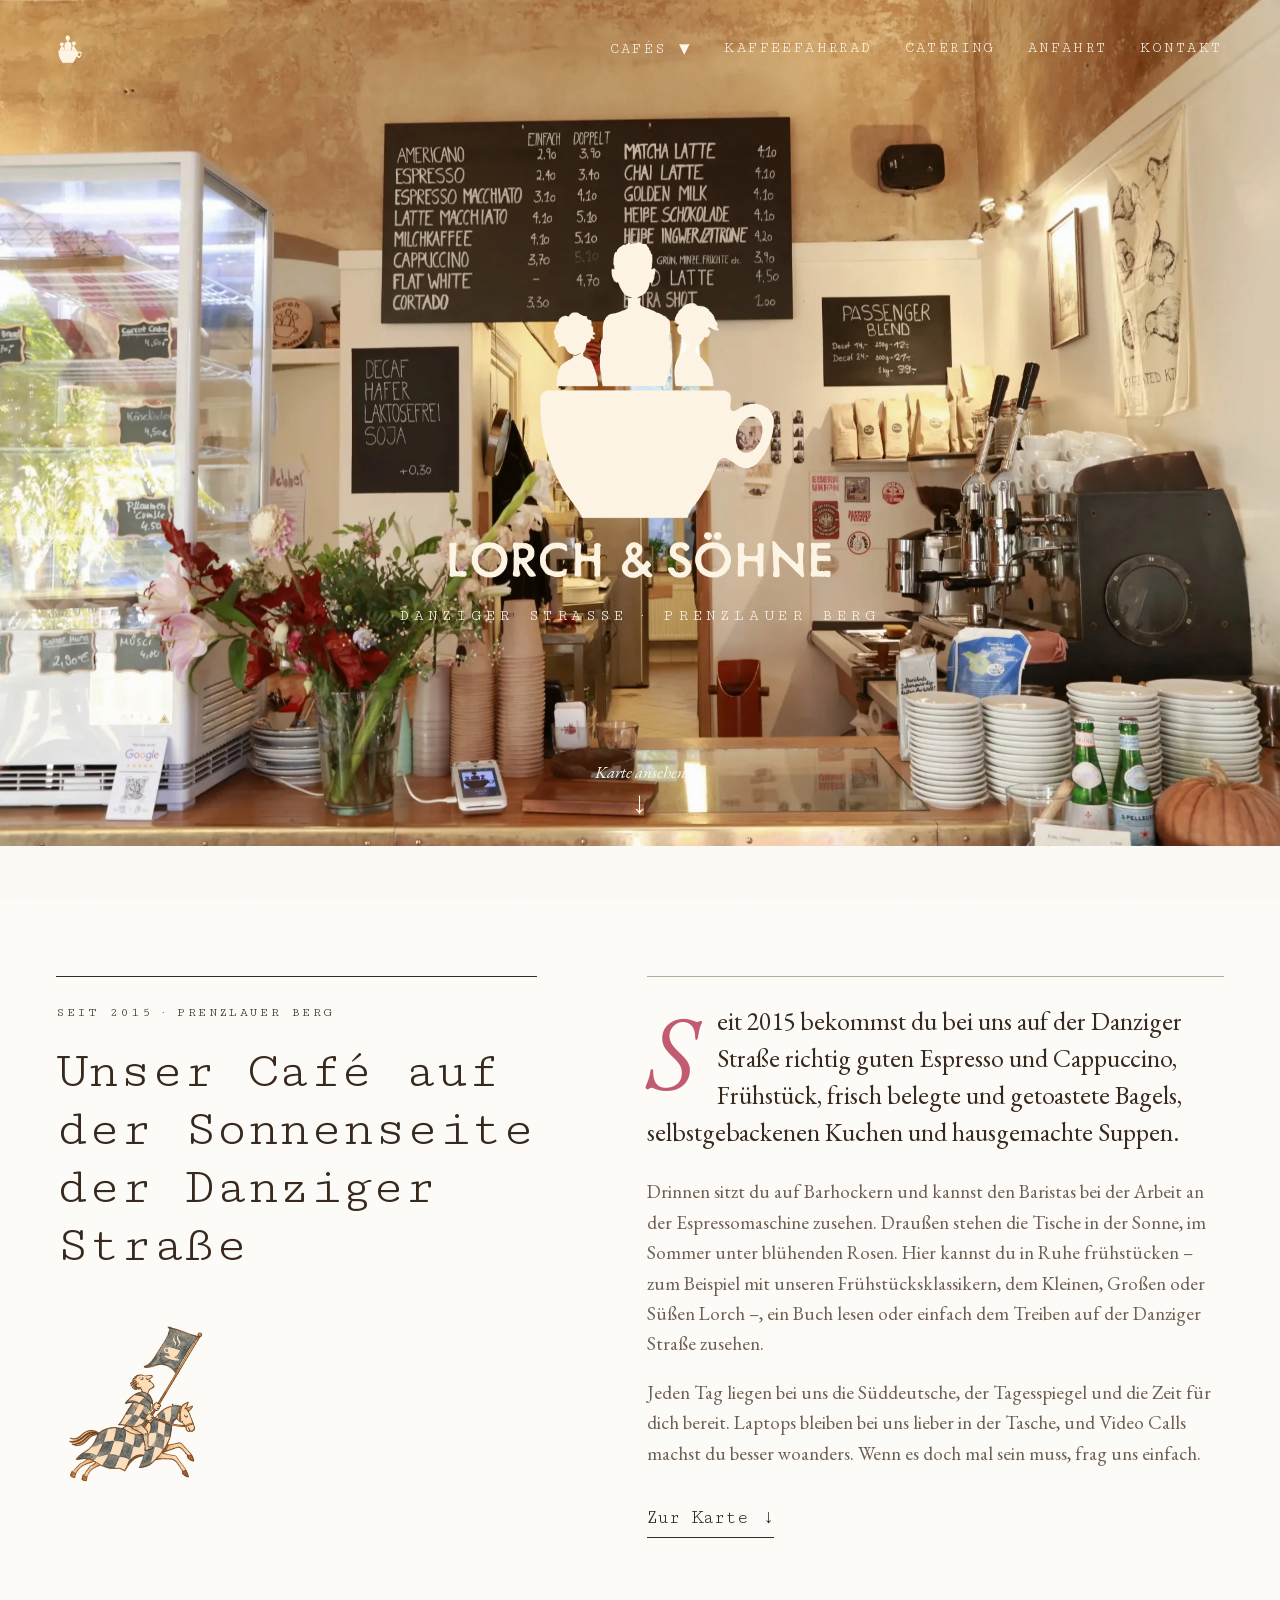
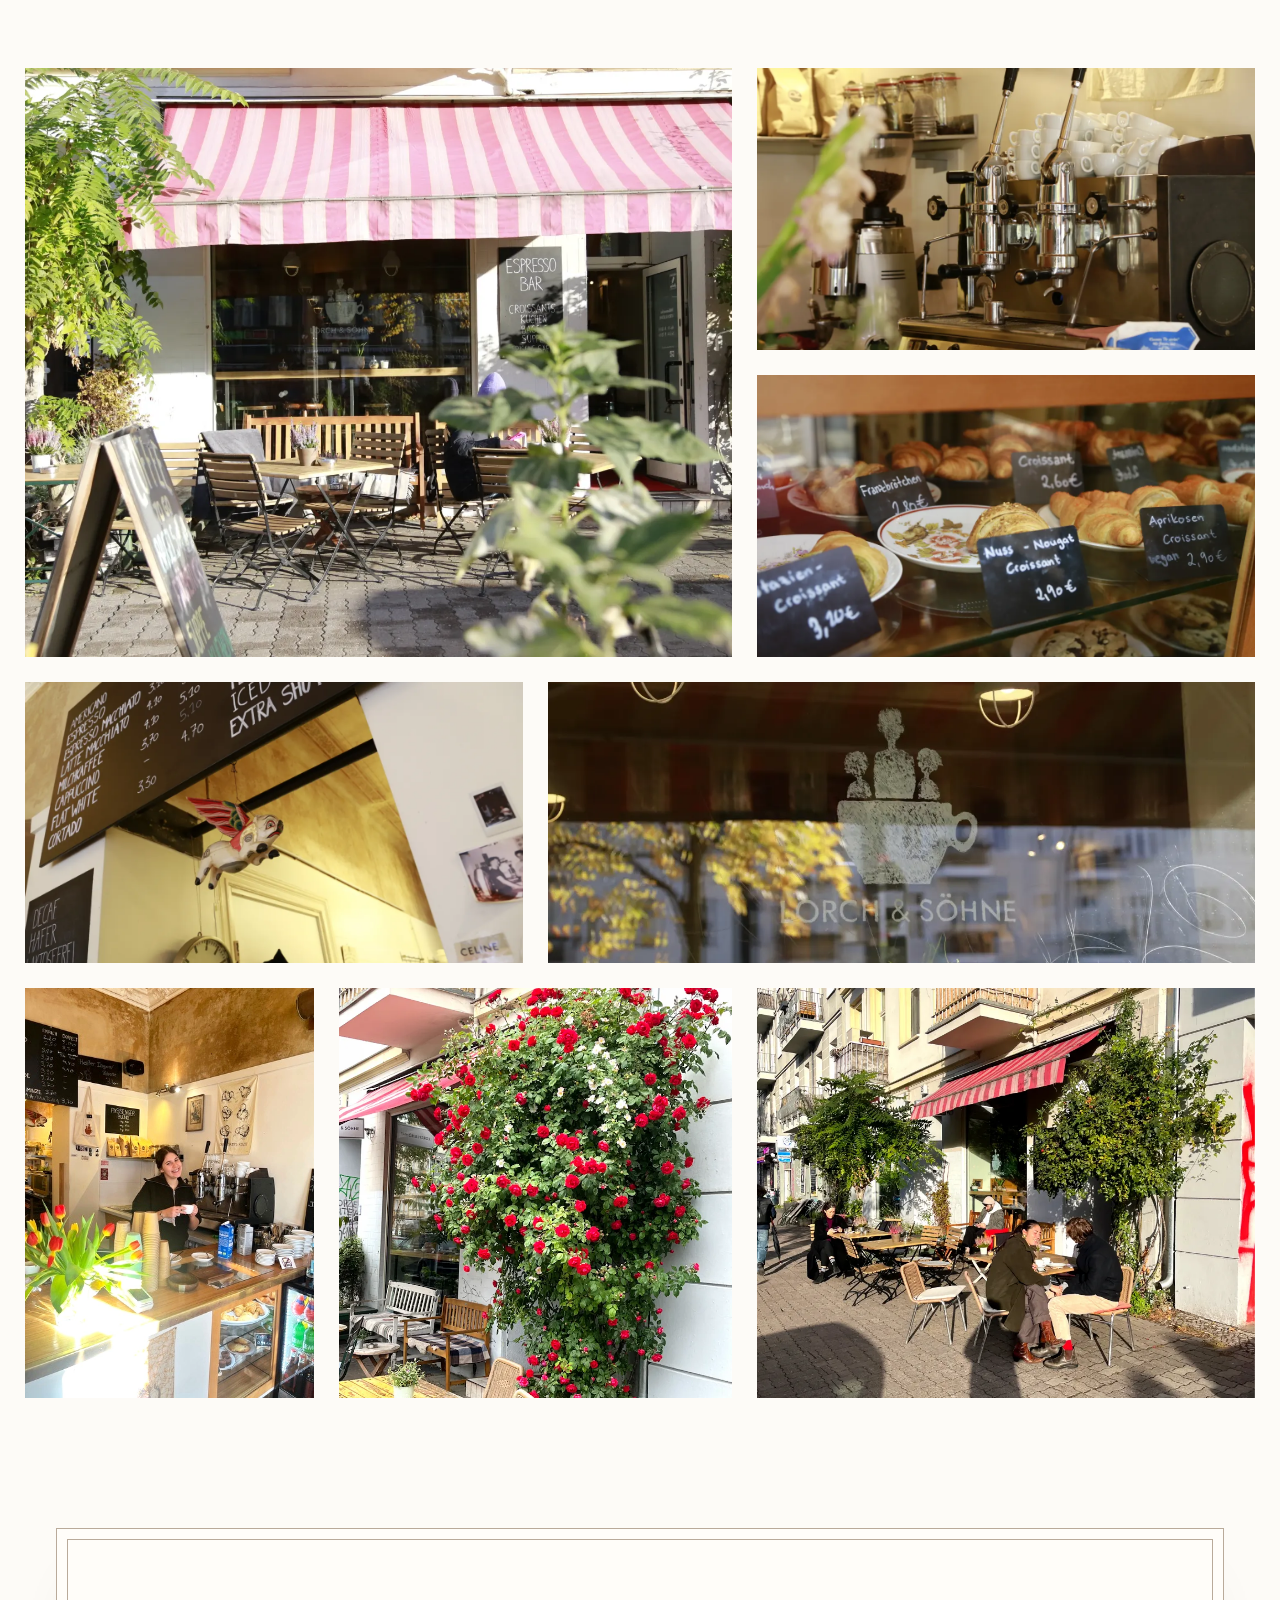
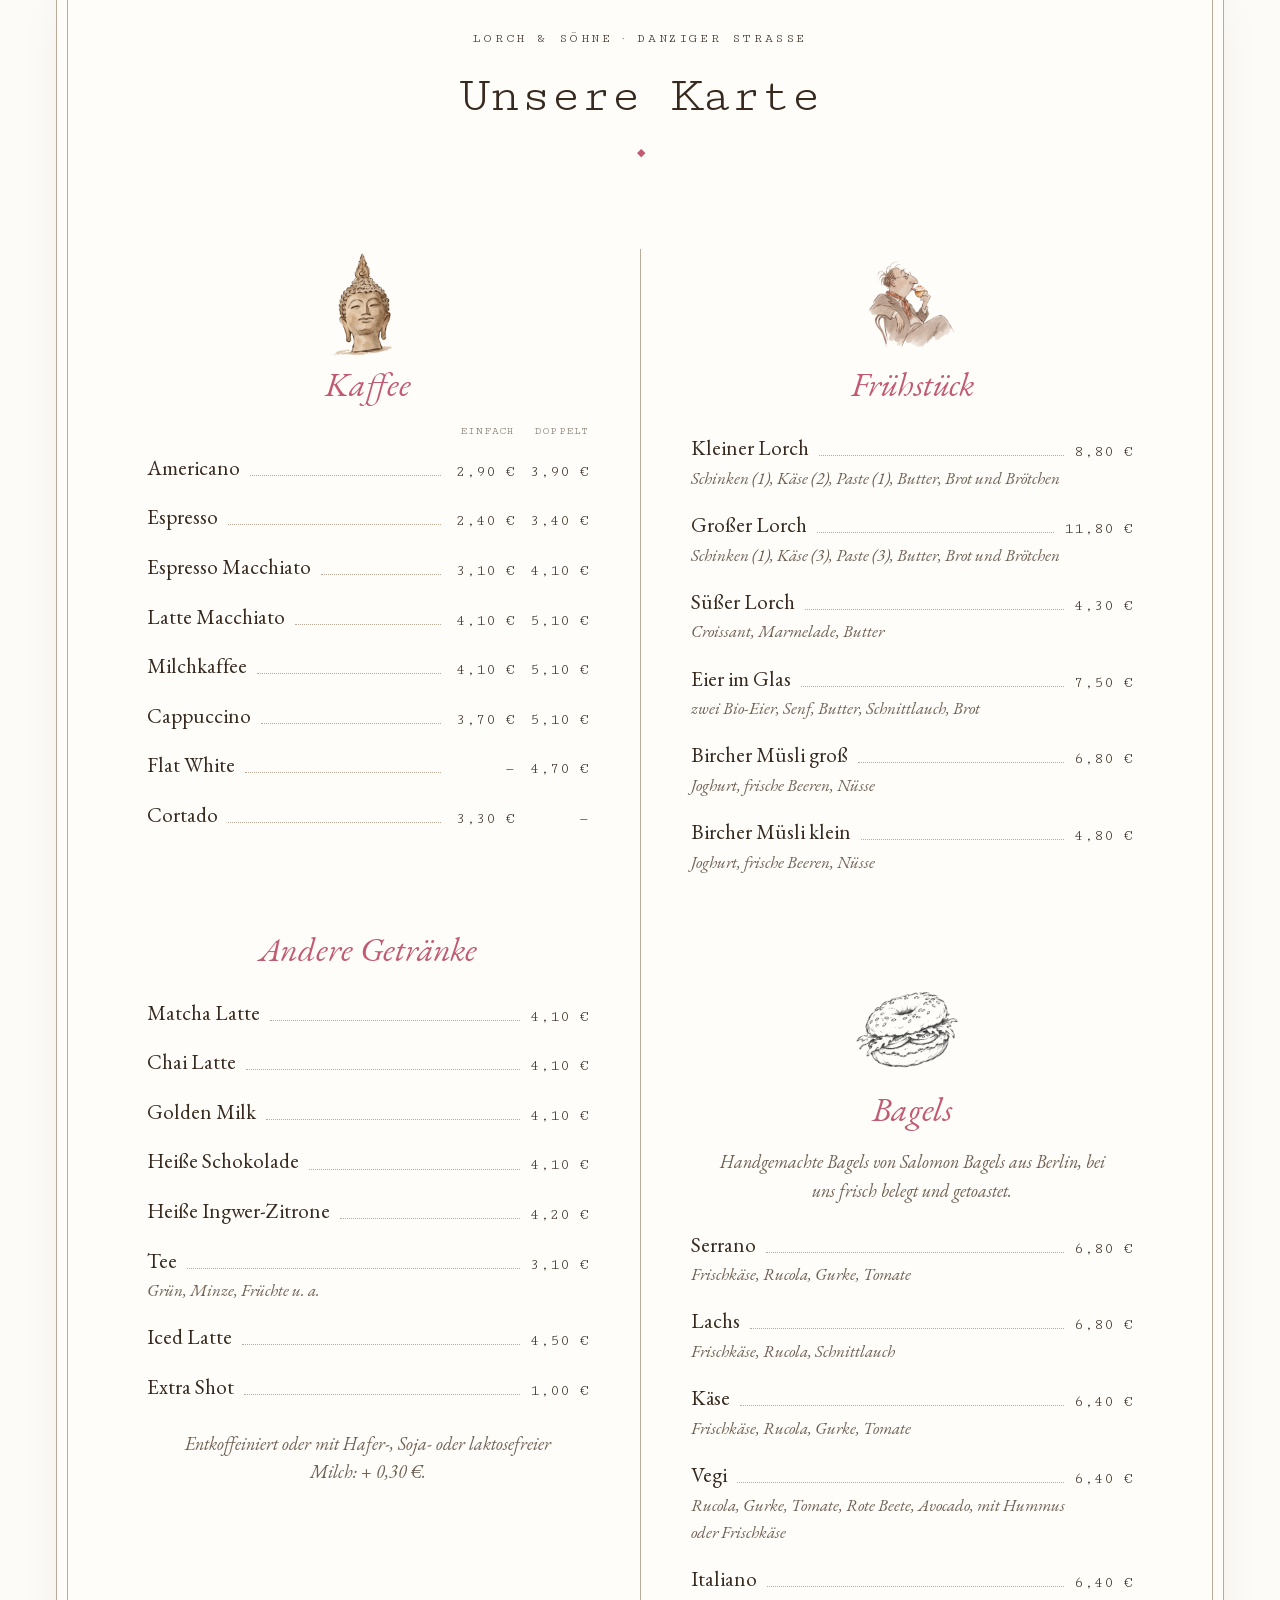
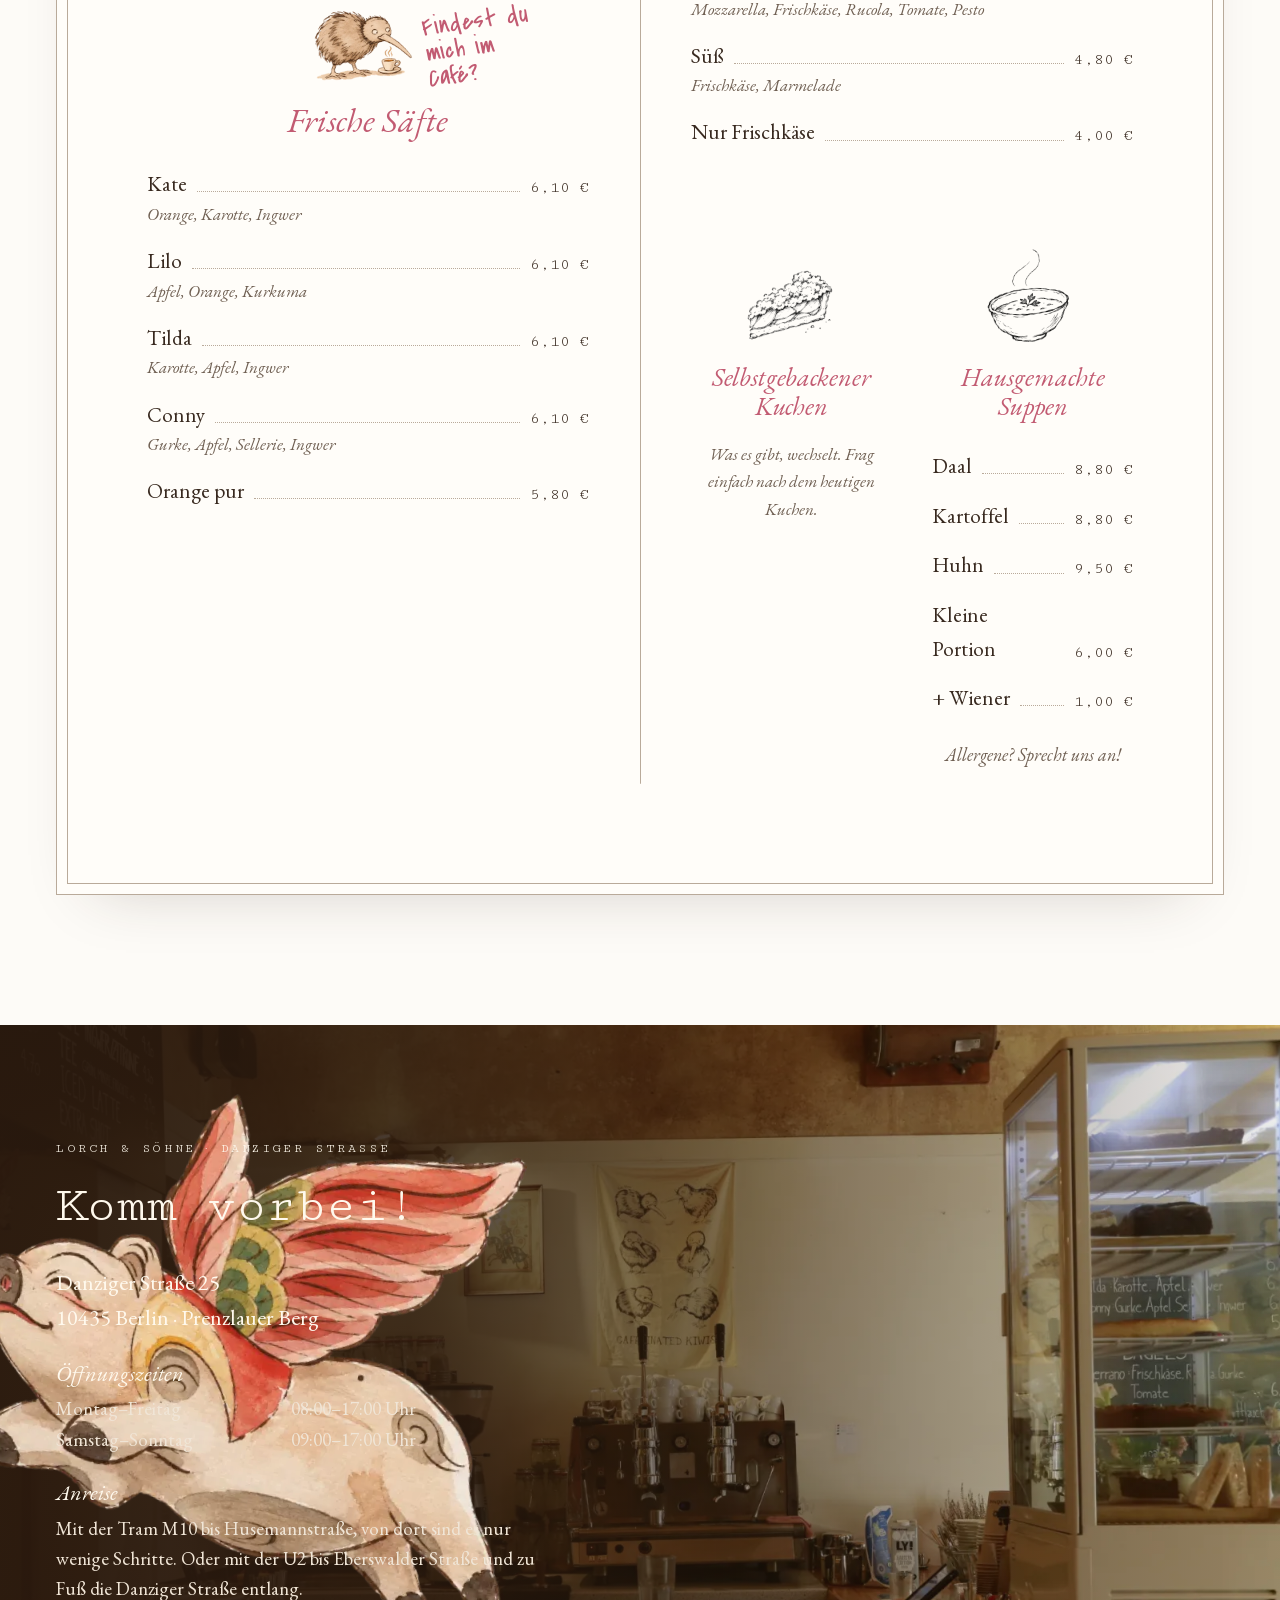
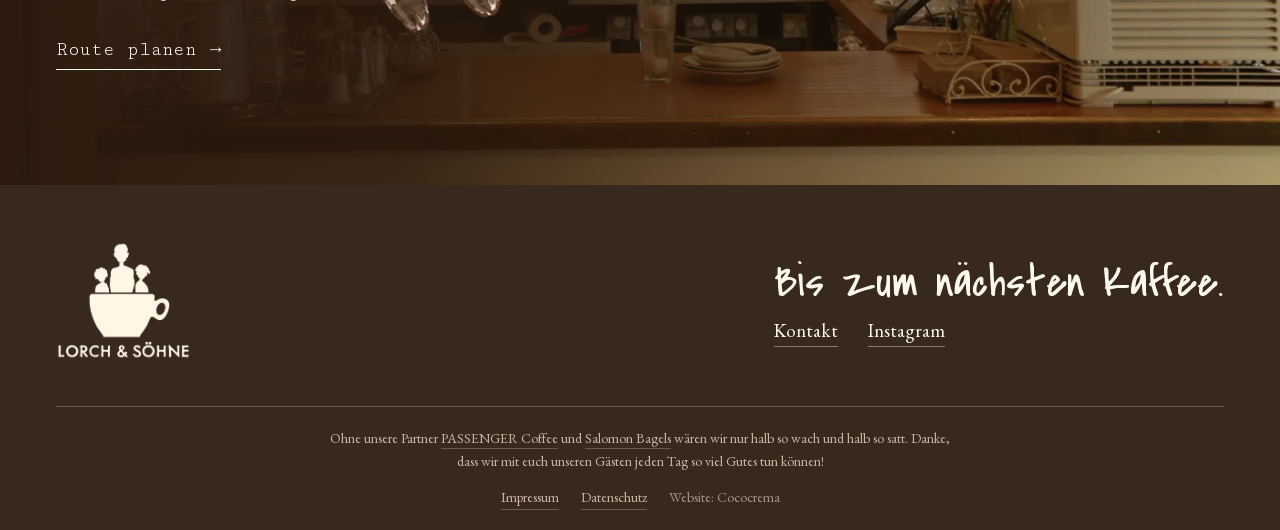
==== commit 9cf798b2: "Startbild: erst hell, dann Foto, Verlauf und Logo gemeinsam einblenden Co-Authored-By: Claude Opus 5" ====
--- a/cafe-danziger-strasse.html
+++ b/cafe-danziger-strasse.html
@@ -15,8 +15,8 @@
   <!-- Favicon: braune Tasse (assets/logos, 64 px); fürs iPhone weiterhin die Logo-Tasse -->
   <link rel="icon" type="image/webp" href="assets/bilder/lorch-und-soehne-favicon-whole-cup.webp">
   <link rel="apple-touch-icon" href="apple-touch-icon.png">
-  <link rel="stylesheet" href="style.css?v=76">
-  <script src="script.js?v=70" defer></script>
+  <link rel="stylesheet" href="style.css?v=77">
+  <script src="script.js?v=71" defer></script>
 </head>
 <body>
   <!--
--- a/style.css
+++ b/style.css
@@ -332,6 +332,29 @@
 
 .startbild-foto {
   object-position: 50% 48%;
+}
+
+/* ---------- Startbild: erst hell, dann alles zusammen einblenden ----------
+   Solange das Foto lädt, ist der Kopfbereich papierhell (kein brauner
+   Kasten). Ist das Foto da, setzt script.js die Klasse „geladen“ –
+   dann blenden Foto, Verlauf, Logo und Menü gemeinsam weich ein.
+   Notfall: Läuft das Skript nicht, erscheint nach 3 s trotzdem alles. */
+.startbild {
+  background: var(--paper);
+}
+.startbild > * {
+  opacity: 0;
+  transition: opacity .4s ease;
+  animation: startbild-notfall 0s 3s forwards;
+}
+.startbild.geladen > * {
+  opacity: 1;
+}
+@keyframes startbild-notfall {
+  to { opacity: 1; }
+}
+@media (prefers-reduced-motion: reduce) {
+  .startbild > * { transition: none; }
 }
 
 .startbild-abdunklung {
@@ -3015,8 +3038,22 @@
   margin-bottom: var(--abstand);
 }
 
-.bildkacheln-catering .kachel:first-child { grid-column: 1 / 6; }
-.bildkacheln-catering .kachel:last-child  { grid-column: 6 / 13; }
+/* Reihe 1: Saal | Snacks */
+.bildkacheln-catering .kachel:nth-child(1) { grid-column: 1 / 6; grid-row: 1; }
+.bildkacheln-catering .kachel:nth-child(2) { grid-column: 6 / 13; grid-row: 1; }
+
+/* Reihe 2: höher, weil hier zwei Hochformate stehen –
+   hochkant (3 Spalten) | breit (6) | hochkant (3) */
+.bildkacheln-catering {
+  grid-template-rows: clamp(260px,30vw,520px) clamp(340px,34vw,600px) clamp(260px,30vw,520px);
+}
+.bildkacheln-catering .kachel:nth-child(3) { grid-column: 1 / 4;  grid-row: 2; }
+.bildkacheln-catering .kachel:nth-child(4) { grid-column: 4 / 10; grid-row: 2; }
+.bildkacheln-catering .kachel:nth-child(5) { grid-column: 10 / 13; grid-row: 2; }
+
+/* Reihe 3: Tische (breit, 7) | runde Tafel (5) */
+.bildkacheln-catering .kachel:nth-child(6) { grid-column: 1 / 8;  grid-row: 3; }
+.bildkacheln-catering .kachel:nth-child(7) { grid-column: 8 / 13; grid-row: 3; }
 
 /* Handy: untereinander, volle Breite, flacher */
 @media (max-width:800px) {
@@ -3027,13 +3064,23 @@
   /* Abstand nach unten (var(--abstand)) bleibt wie am Desktop */
   .bildkacheln-catering {
     grid-auto-rows: auto;
-  }
-
-  .bildkacheln-catering .kachel:first-child,
-  .bildkacheln-catering .kachel:last-child {
+    grid-template-rows: none;
+  }
+
+  /* Querformate volle Breite, die zwei Hochformate nebeneinander */
+  .bildkacheln-catering .kachel:nth-child(n) {
     grid-column: 1 / -1;
+    grid-row: auto;
     aspect-ratio: 4 / 3;
   }
+  .bildkacheln-catering .kachel.kachel-catering-hoch {
+    grid-column: auto;
+    aspect-ratio: 3 / 4;
+  }
+  /* HU-Buffet unter die beiden Hochformate schieben */
+  .bildkacheln-catering .kachel-catering-breit { order: 1; }
+  .bildkacheln-catering .kachel-catering-links,
+  .bildkacheln-catering .kachel-catering-rechts { order: 2; }
 }
 
 /* ---------- Kaffeefahrrad & Catering: Anfrage-Knopf im Startbild ----------
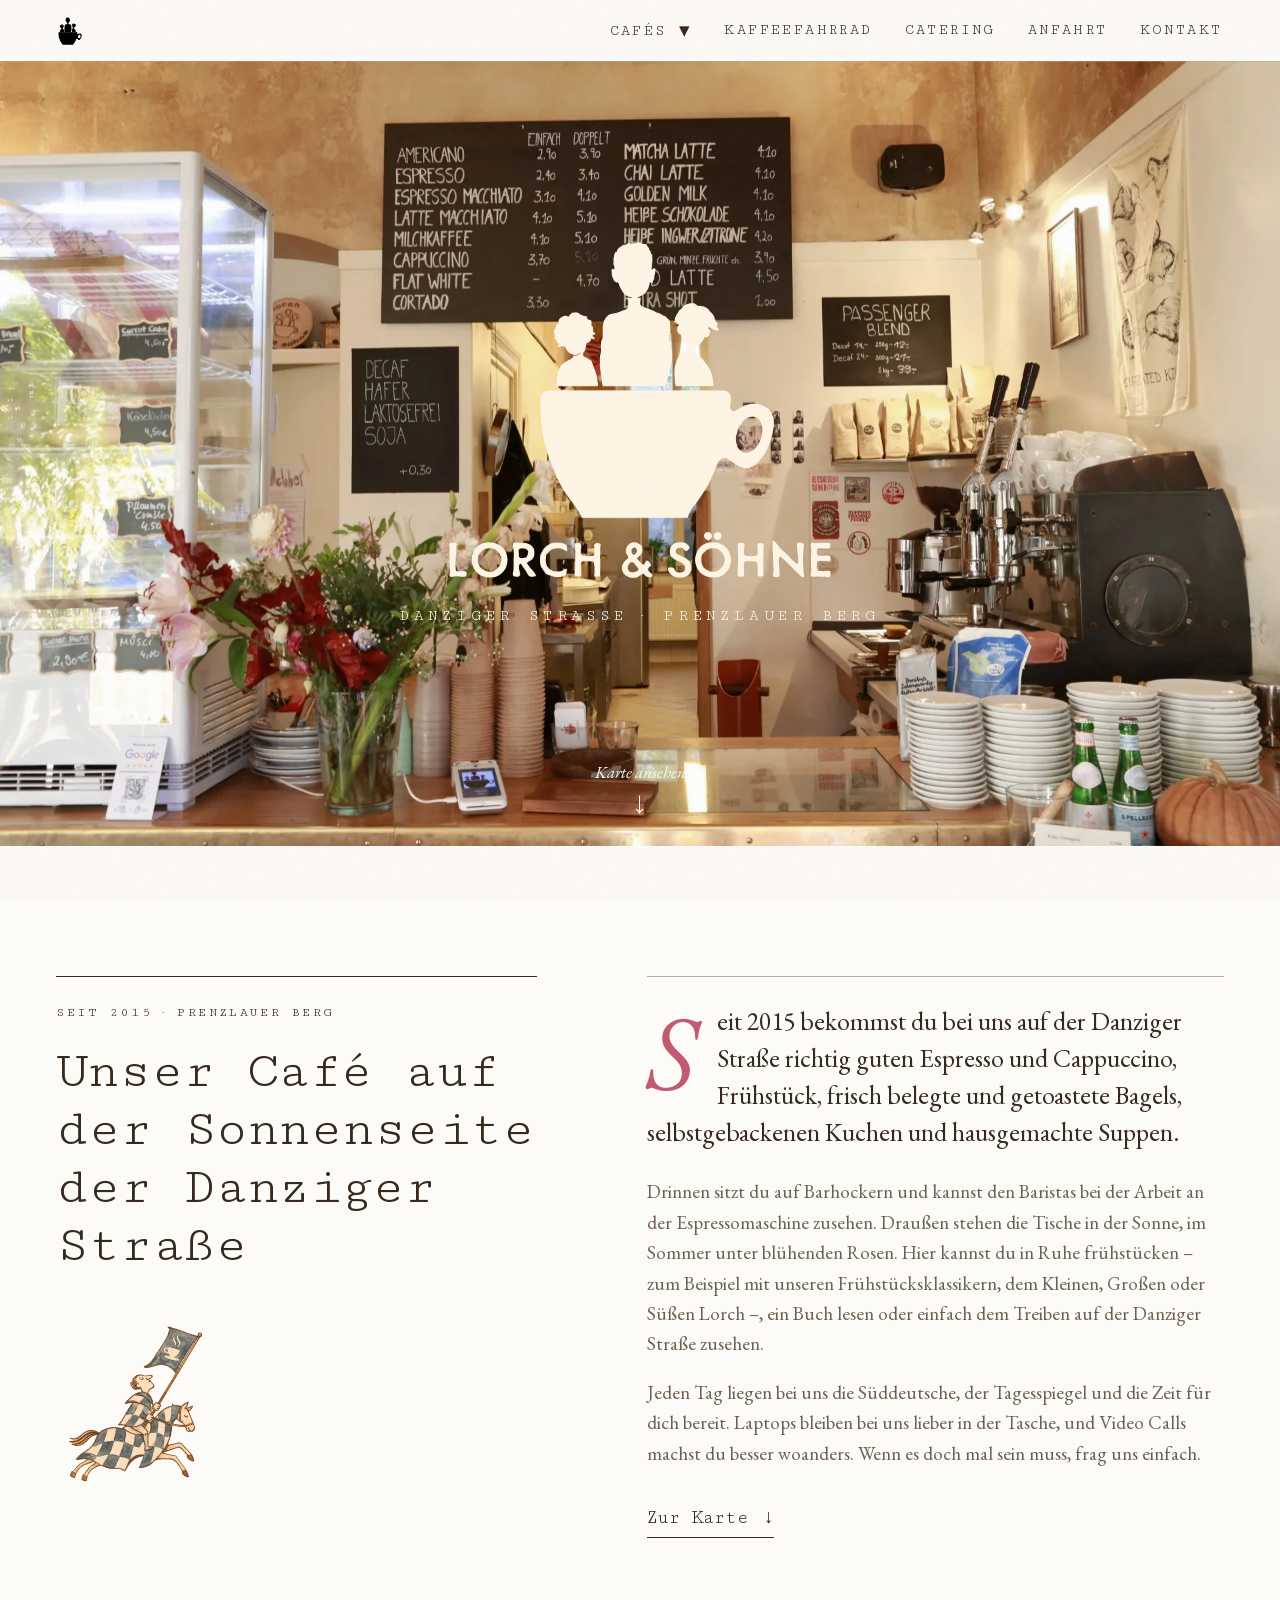
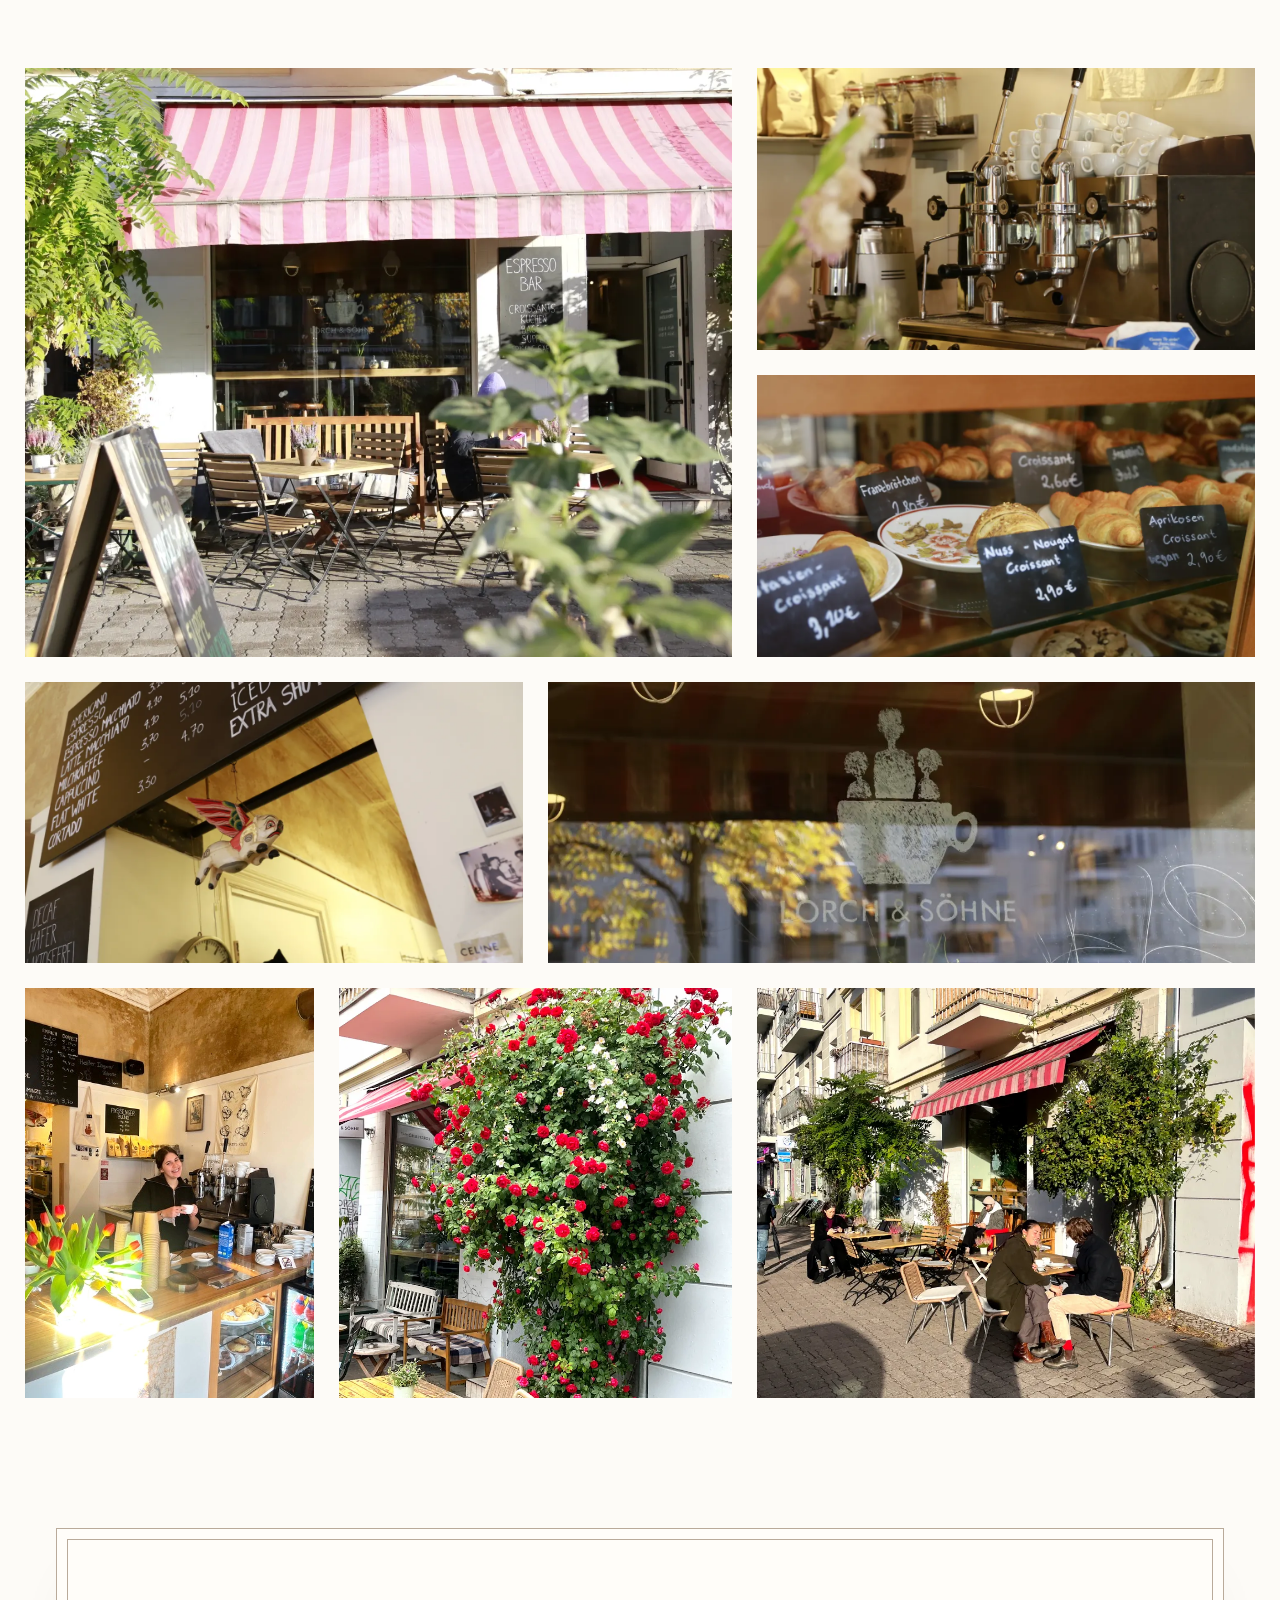
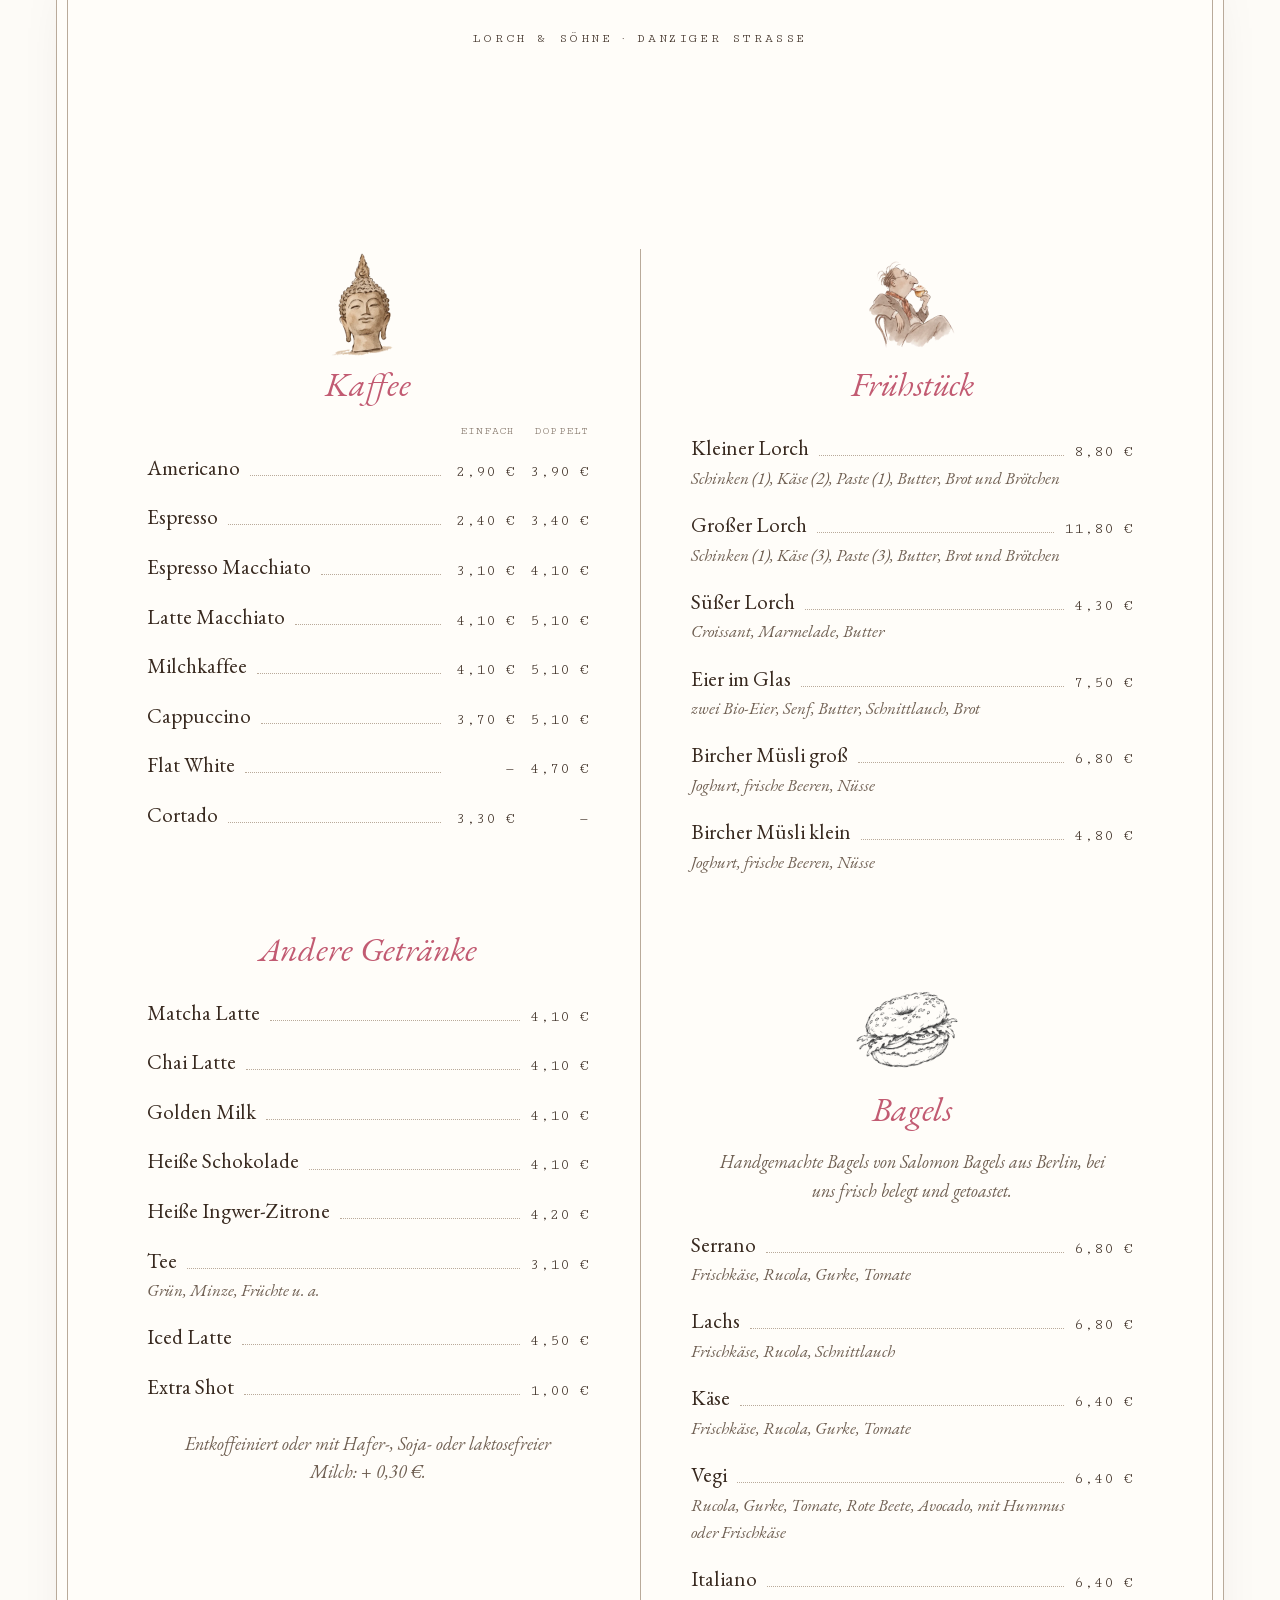
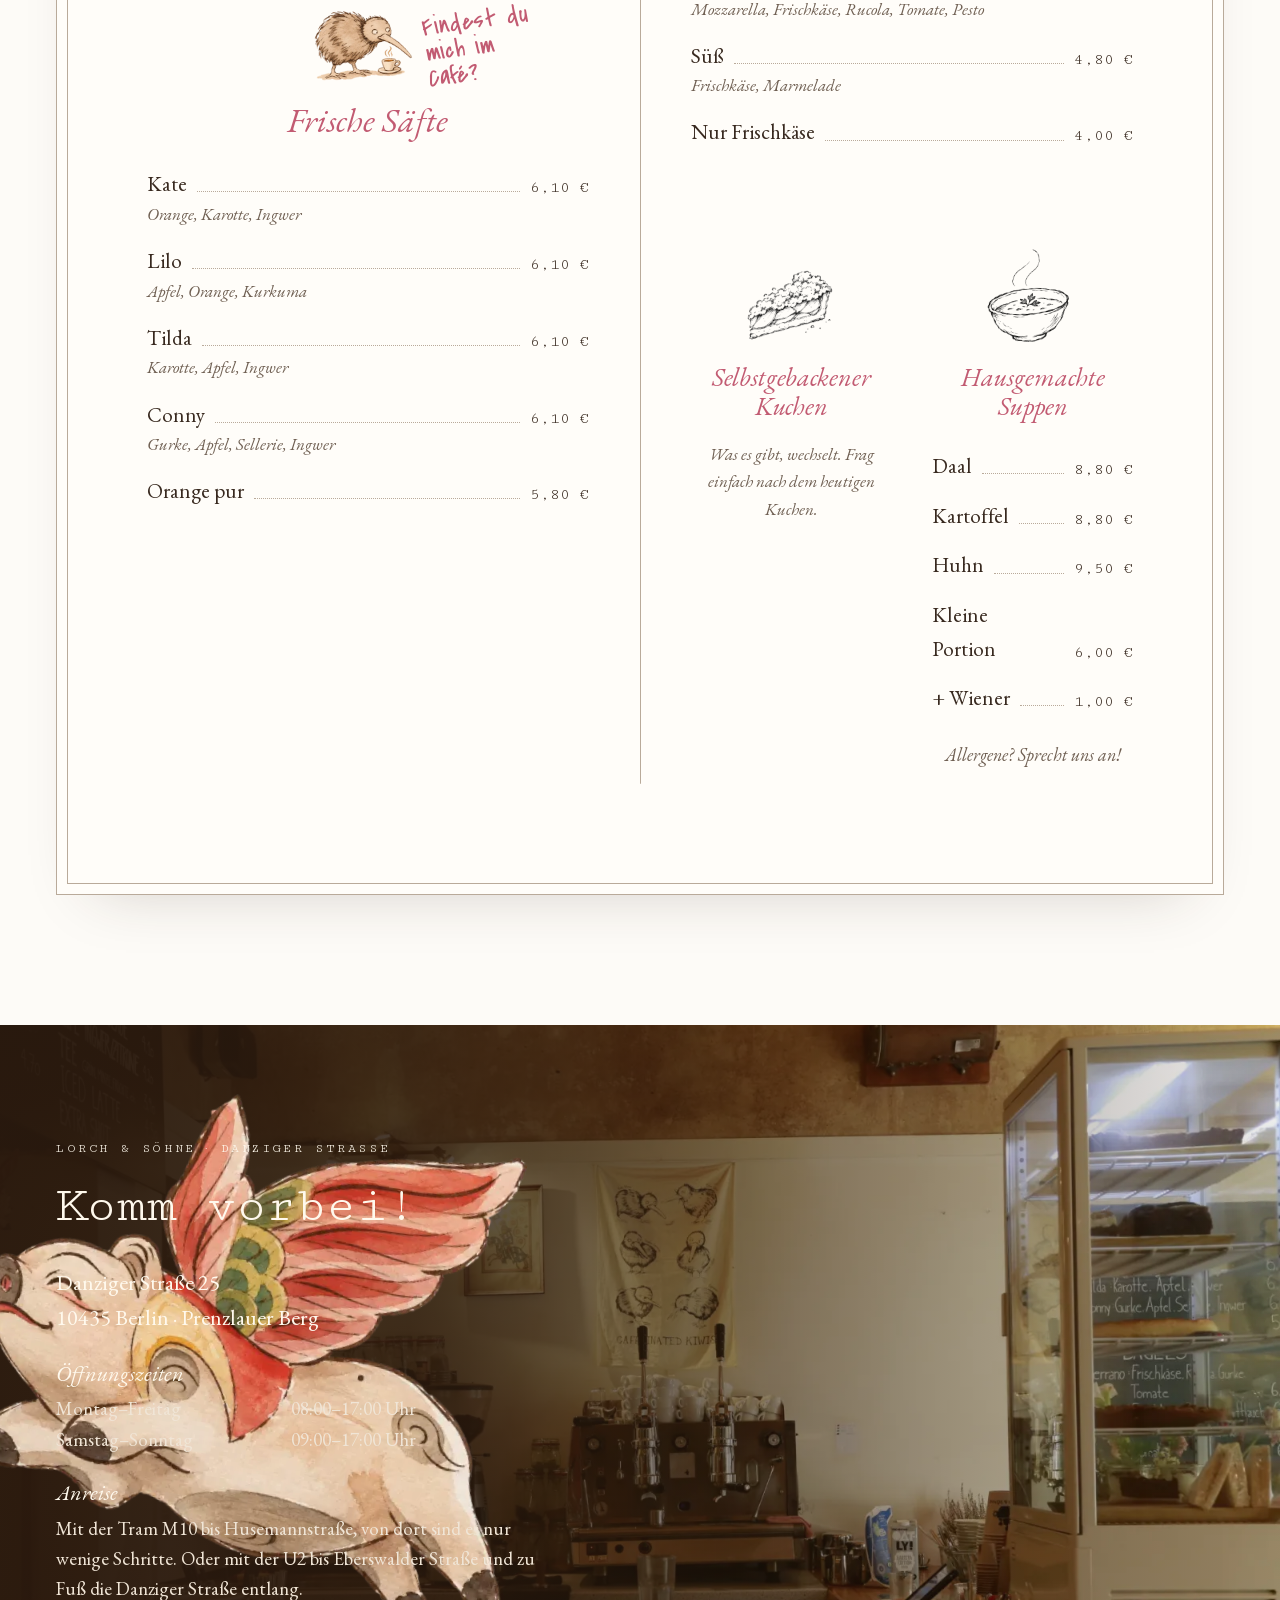
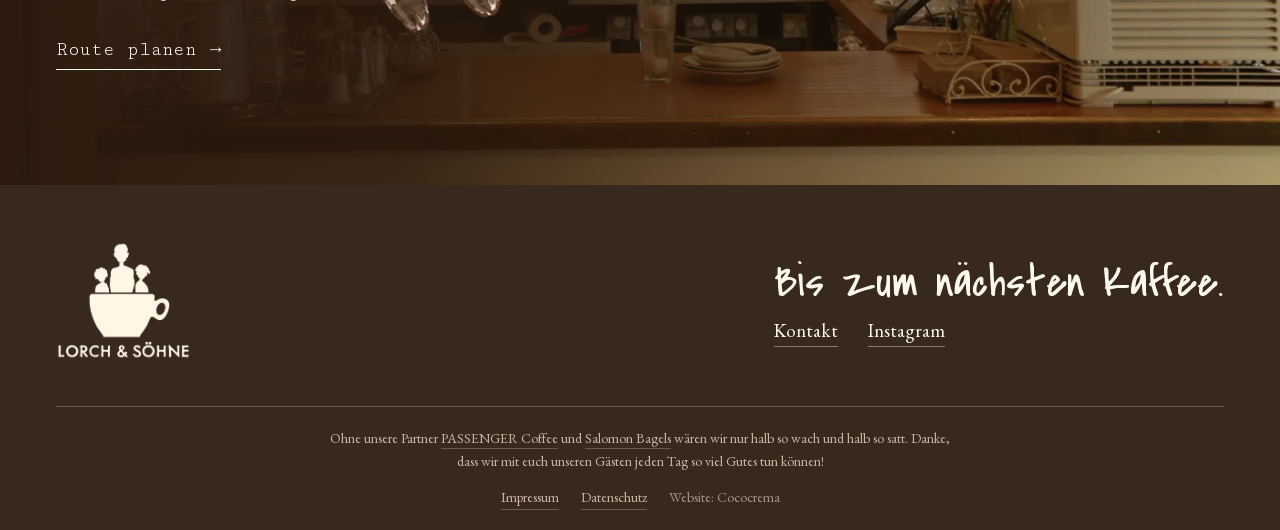
==== commit c8ed30ad: "Startbild: Foto nie verstecken (behebt NO_LCP bei PageSpeed) Co-Authored-By: Claude Opus 5.5 <norepl" ====
--- a/cafe-danziger-strasse.html
+++ b/cafe-danziger-strasse.html
@@ -15,7 +15,7 @@
   <!-- Favicon: braune Tasse (assets/logos, 64 px); fürs iPhone weiterhin die Logo-Tasse -->
   <link rel="icon" type="image/webp" href="assets/bilder/lorch-und-soehne-favicon-whole-cup.webp">
   <link rel="apple-touch-icon" href="apple-touch-icon.png">
-  <link rel="stylesheet" href="style.css?v=77">
+  <link rel="stylesheet" href="style.css?v=78">
   <script src="script.js?v=71" defer></script>
 </head>
 <body>
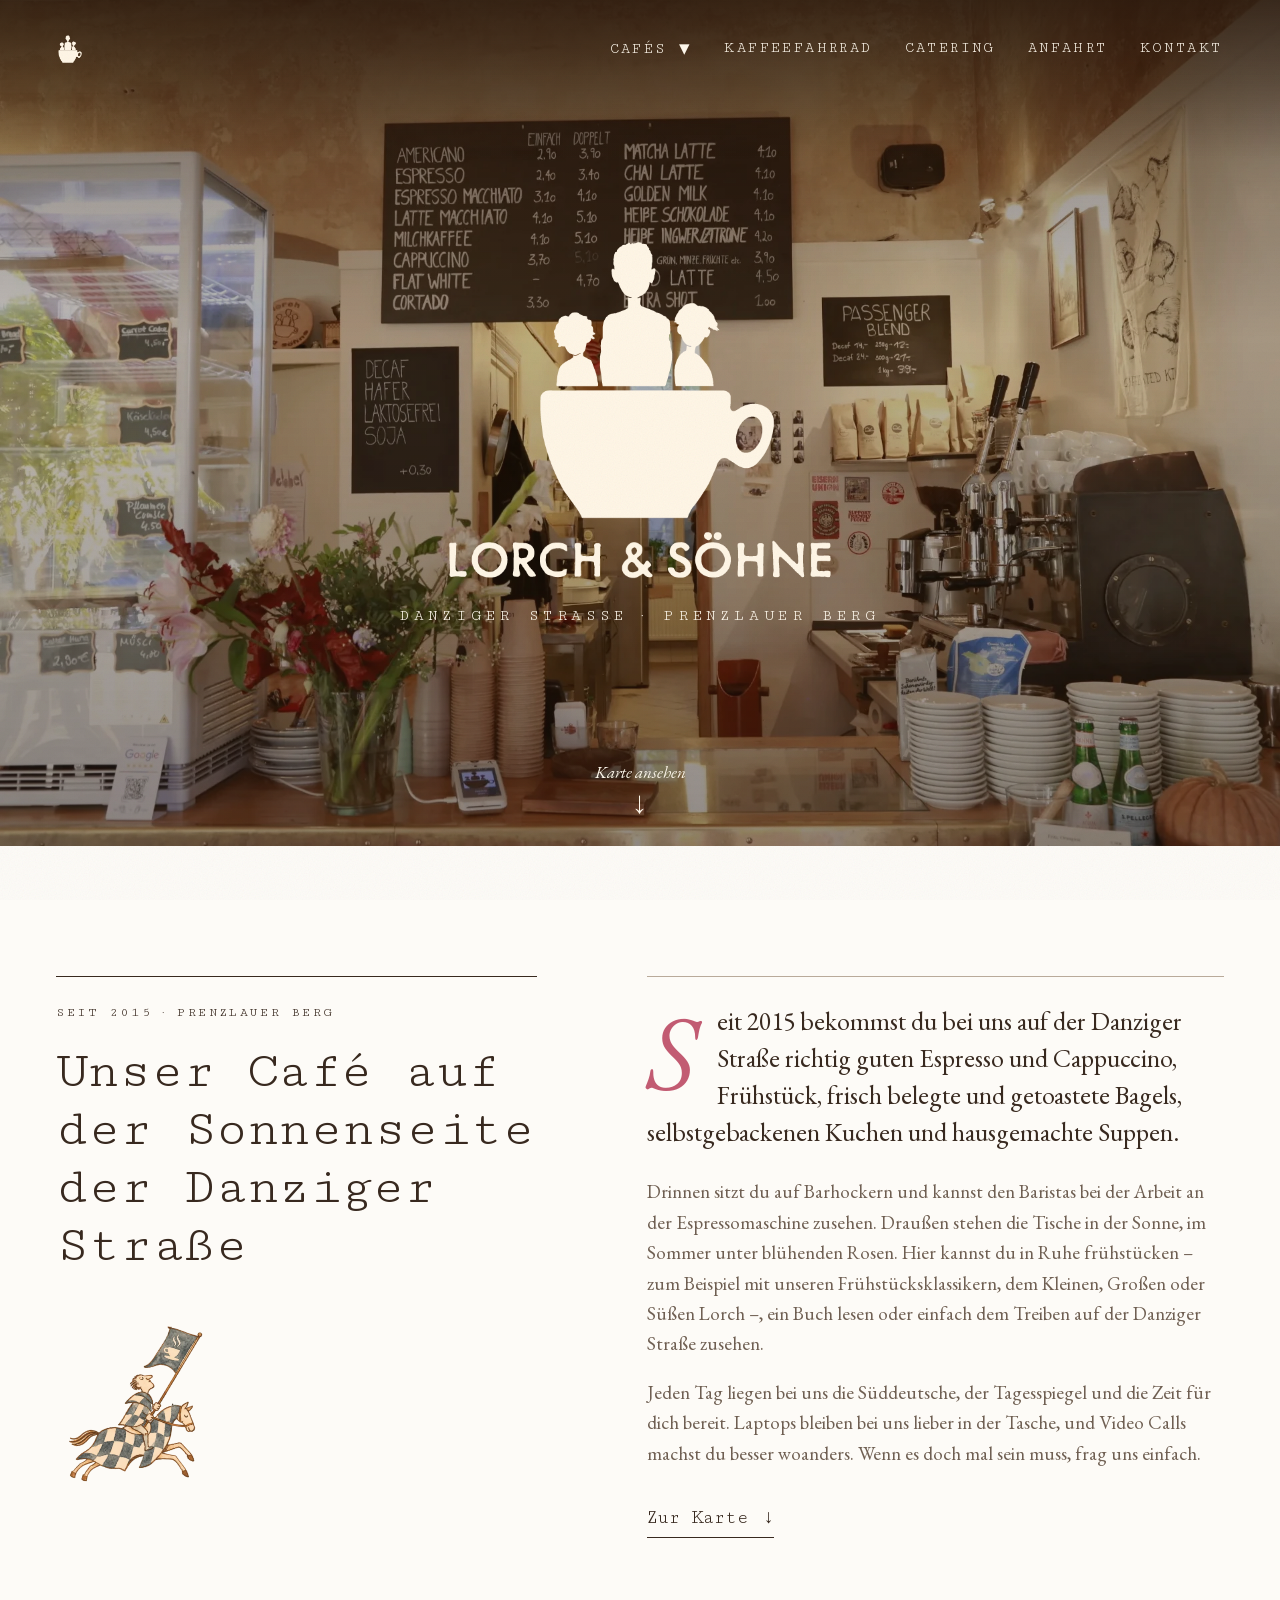
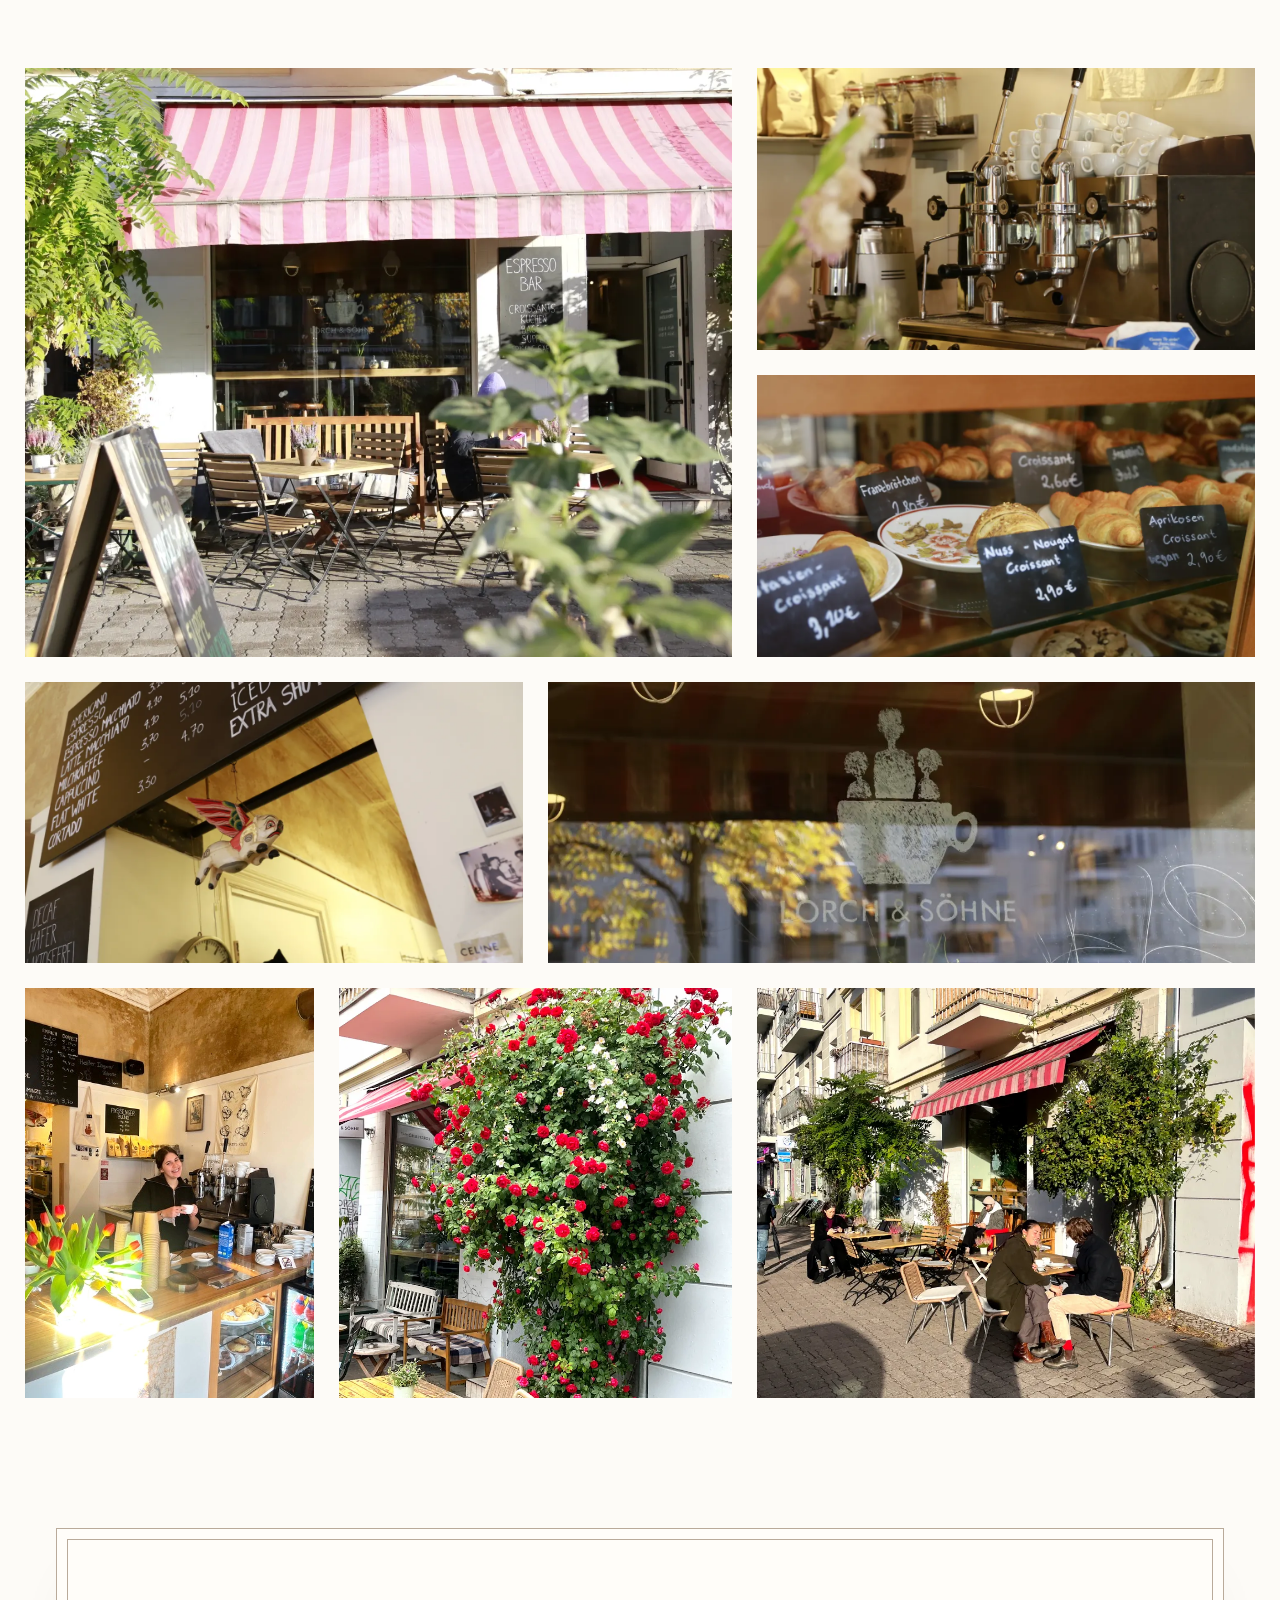
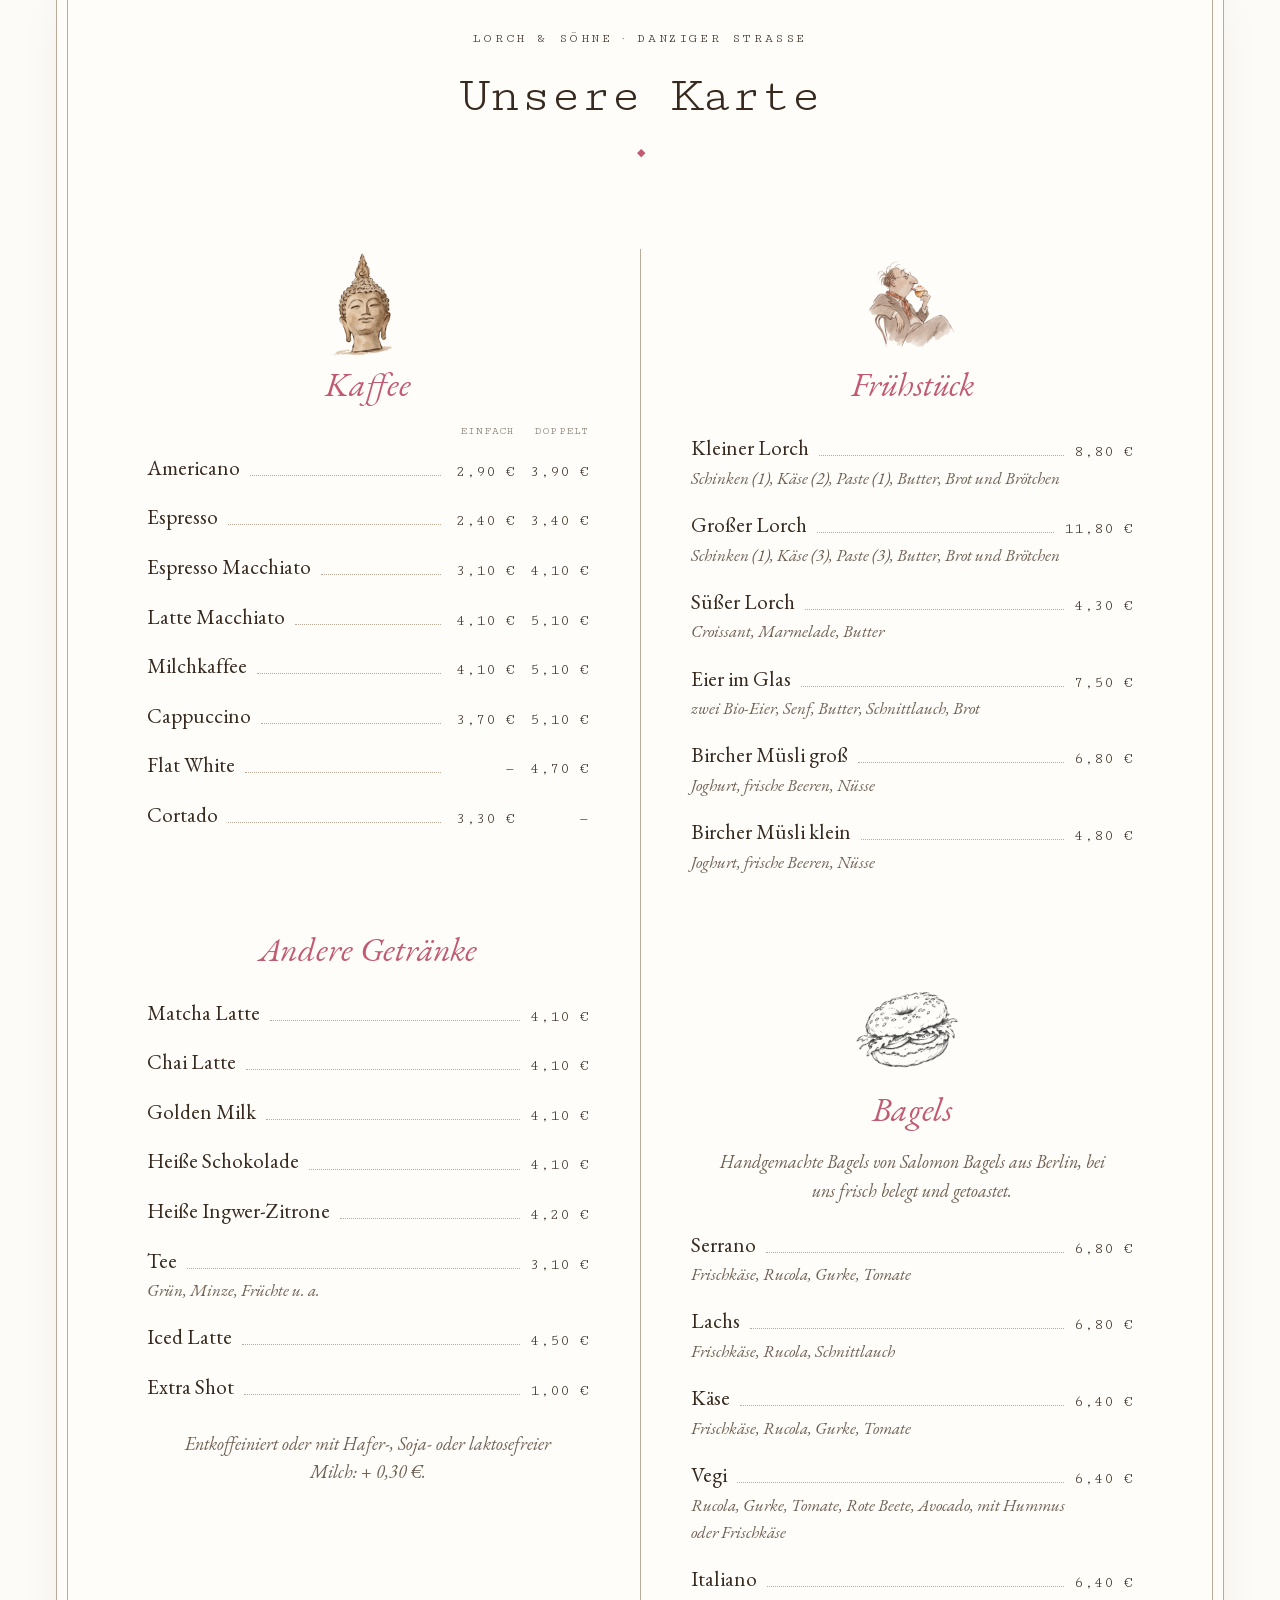
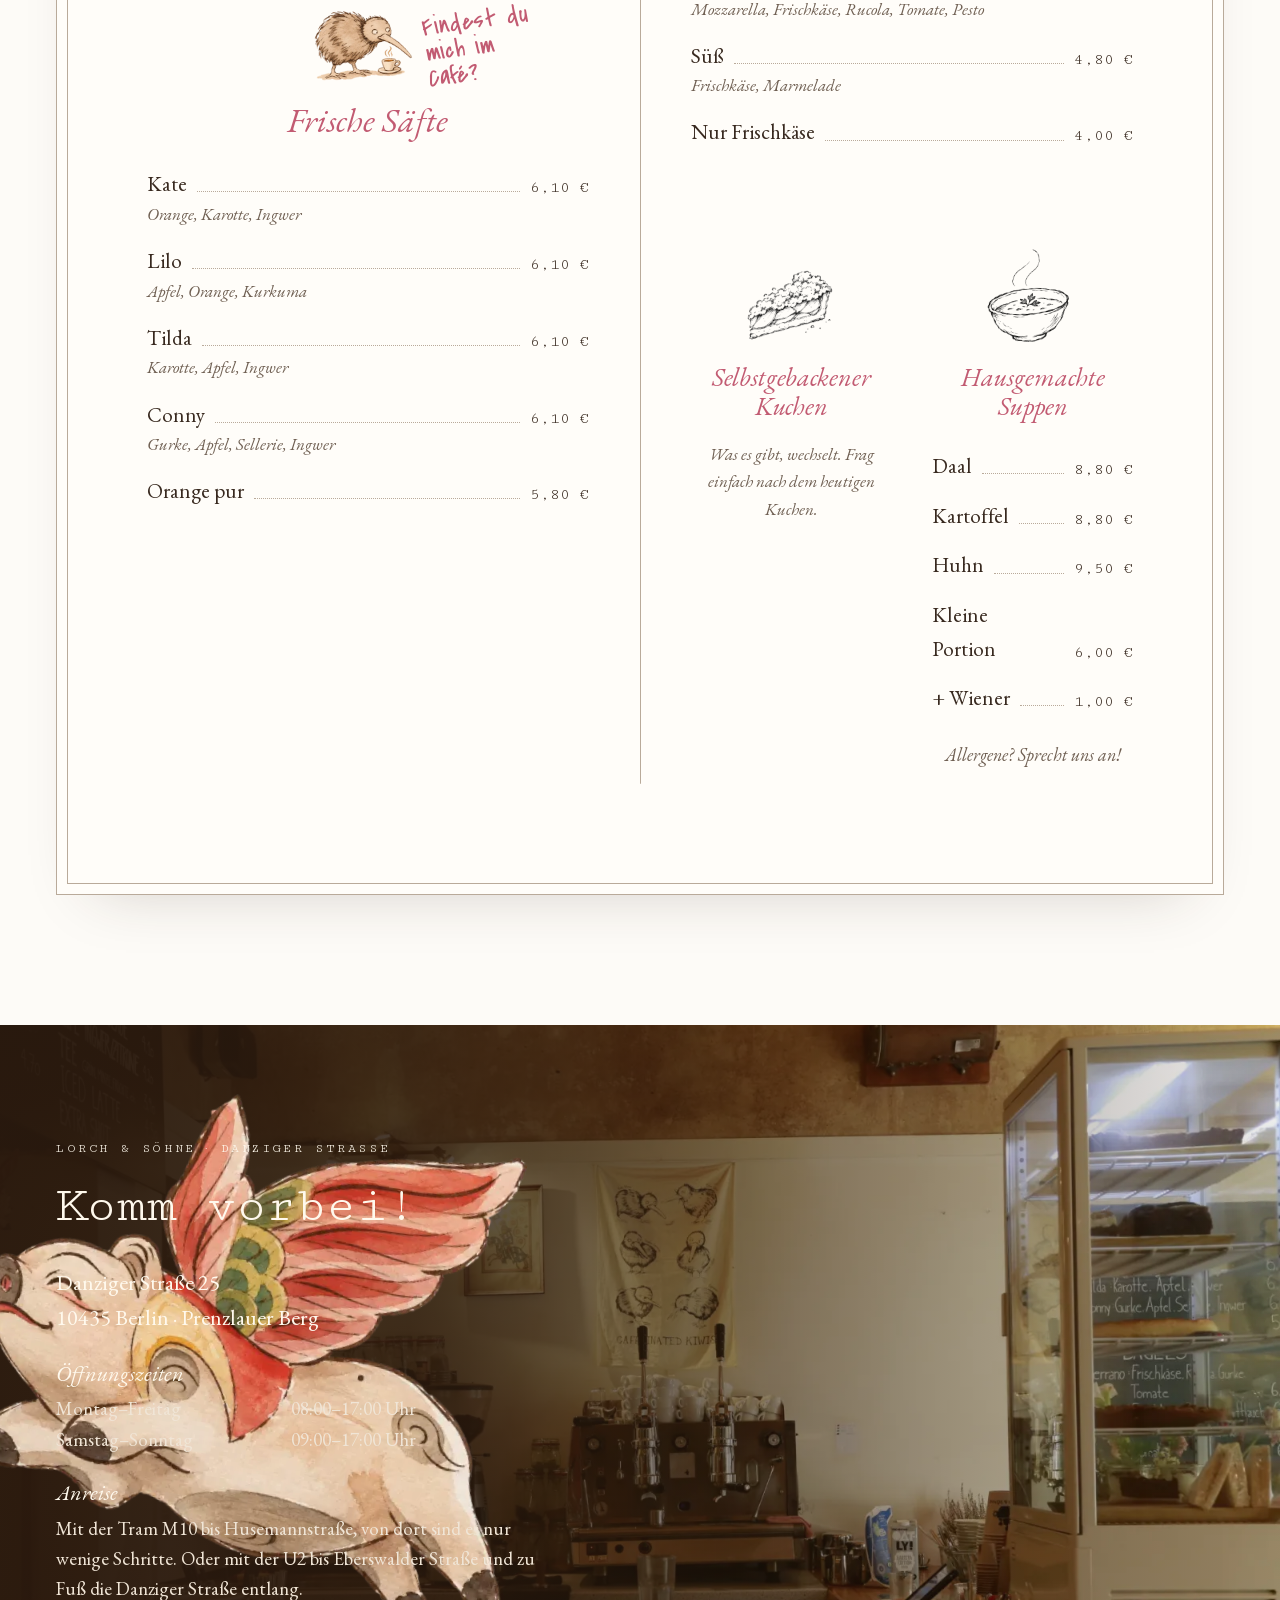
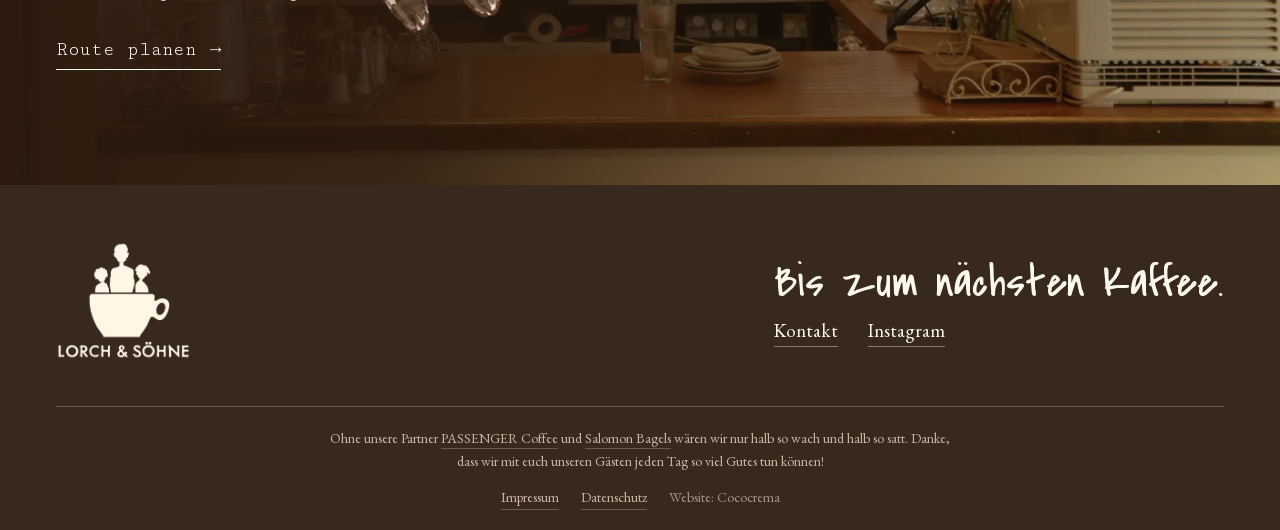
==== commit 05c6097e: "Bilder: kleine Handy-Versionen (-mobil, 800 px) für 17 große Fotos Co-Authored-By: Claude Opus 5.5 <" ====
--- a/cafe-danziger-strasse.html
+++ b/cafe-danziger-strasse.html
@@ -105,8 +105,8 @@
          Foto leicht. Foto tauschen: einfach das src ändern. -->
 
     <section class="bildkacheln" aria-label="Eindrücke aus dem Café">
-      <figure class="kachel kachel-1"><img src="assets/bilder/lorch-und-soehne-danziger-strasse-terrasse-markise.webp" width="1600" height="1067" alt="Die Terrasse vor dem Café mit rosa-weiß gestreifter Markise, Tischen und Pflanzen" loading="lazy"></figure>
-      <figure class="kachel kachel-2"><img src="assets/bilder/lorch-und-soehne-danziger-strasse-espressomaschine-blueten.webp" width="1200" height="800" alt="Die Espressomaschine mit Handhebeln, davor Blüten" loading="lazy"></figure>
+      <figure class="kachel kachel-1"><img src="assets/bilder/lorch-und-soehne-danziger-strasse-terrasse-markise.webp" srcset="assets/bilder/lorch-und-soehne-danziger-strasse-terrasse-markise-mobil.webp 800w, assets/bilder/lorch-und-soehne-danziger-strasse-terrasse-markise.webp 1600w" sizes="(max-width: 800px) 100vw, 1200px" width="1600" height="1067" alt="Die Terrasse vor dem Café mit rosa-weiß gestreifter Markise, Tischen und Pflanzen" loading="lazy"></figure>
+      <figure class="kachel kachel-2"><img src="assets/bilder/lorch-und-soehne-danziger-strasse-espressomaschine-blueten.webp" srcset="assets/bilder/lorch-und-soehne-danziger-strasse-espressomaschine-blueten-mobil.webp 800w, assets/bilder/lorch-und-soehne-danziger-strasse-espressomaschine-blueten.webp 1200w" sizes="(max-width: 800px) 100vw, 1200px" width="1200" height="800" alt="Die Espressomaschine mit Handhebeln, davor Blüten" loading="lazy"></figure>
       <figure class="kachel kachel-3"><img src="assets/bilder/lorch-und-soehne-danziger-strasse-croissants.webp" width="1200" height="800" alt="Croissants, Franzbrötchen und Cookies in der Vitrine mit Kreidetäfelchen" loading="lazy"></figure>
       <figure class="kachel kachel-4"><img src="assets/bilder/lorch-und-soehne-danziger-strasse-fliegendes-schwein.webp" width="1200" height="800" alt="Ein fliegendes Schwein mit Flügeln hängt unter der Kreidetafel" loading="lazy"></figure>
       <figure class="kachel kachel-5"><img src="assets/bilder/lorch-und-soehne-danziger-strasse-schaufenster-logo.webp" width="1200" height="800" alt="Das Lorch & Söhne Logo auf der Schaufensterscheibe" loading="lazy"></figure>
@@ -262,7 +262,7 @@
          (Bewegung steuert script.js, wie auf der Startseite). -->
 
     <section class="foto-section besuch-foto-section" id="besuch" aria-labelledby="besuch-titel">
-      <img class="section-foto" src="assets/bilder/lorch-und-soehne-danziger-strasse-theke-espressomaschine.webp" width="1600" height="1067" alt="Die Theke mit Espressomaschine, Mühle und Kuchenvitrine" loading="lazy">
+      <img class="section-foto" src="assets/bilder/lorch-und-soehne-danziger-strasse-theke-espressomaschine.webp" srcset="assets/bilder/lorch-und-soehne-danziger-strasse-theke-espressomaschine-mobil.webp 800w, assets/bilder/lorch-und-soehne-danziger-strasse-theke-espressomaschine.webp 1600w" sizes="(max-width: 800px) 100vw, 1200px" width="1600" height="1067" alt="Die Theke mit Espressomaschine, Mühle und Kuchenvitrine" loading="lazy">
       <div class="foto-abdunklung"></div>
       <img class="figur-schwein" src="assets/bilder/lorch-und-soehne-schwein-illustration.webp" width="600" height="600" alt="Gezeichnetes fliegendes Schwein mit Flügeln" loading="lazy">
       <div class="inhaltsbreite foto-inhalt">
--- a/style.css
+++ b/style.css
@@ -336,25 +336,28 @@
 
 /* ---------- Startbild: erst hell, dann alles zusammen einblenden ----------
    Solange das Foto lädt, ist der Kopfbereich papierhell (kein brauner
-   Kasten). Ist das Foto da, setzt script.js die Klasse „geladen“ –
-   dann blenden Foto, Verlauf, Logo und Menü gemeinsam weich ein.
+   Kasten). Das Foto selbst wird NIE versteckt (sonst findet Google
+   das wichtigste Bild nicht → Fehler „NO_LCP“) – ein noch nicht
+   geladenes Foto ist ja ohnehin unsichtbar. Ist es da, setzt
+   script.js die Klasse „geladen“ – dann blenden Verlauf, Logo und
+   Menü weich dazu ein.
    Notfall: Läuft das Skript nicht, erscheint nach 3 s trotzdem alles. */
 .startbild {
   background: var(--paper);
 }
-.startbild > * {
+.startbild > :not(picture) {
   opacity: 0;
   transition: opacity .4s ease;
   animation: startbild-notfall 0s 3s forwards;
 }
-.startbild.geladen > * {
+.startbild.geladen > :not(picture) {
   opacity: 1;
 }
 @keyframes startbild-notfall {
   to { opacity: 1; }
 }
 @media (prefers-reduced-motion: reduce) {
-  .startbild > * { transition: none; }
+  .startbild > :not(picture) { transition: none; }
 }
 
 .startbild-abdunklung {
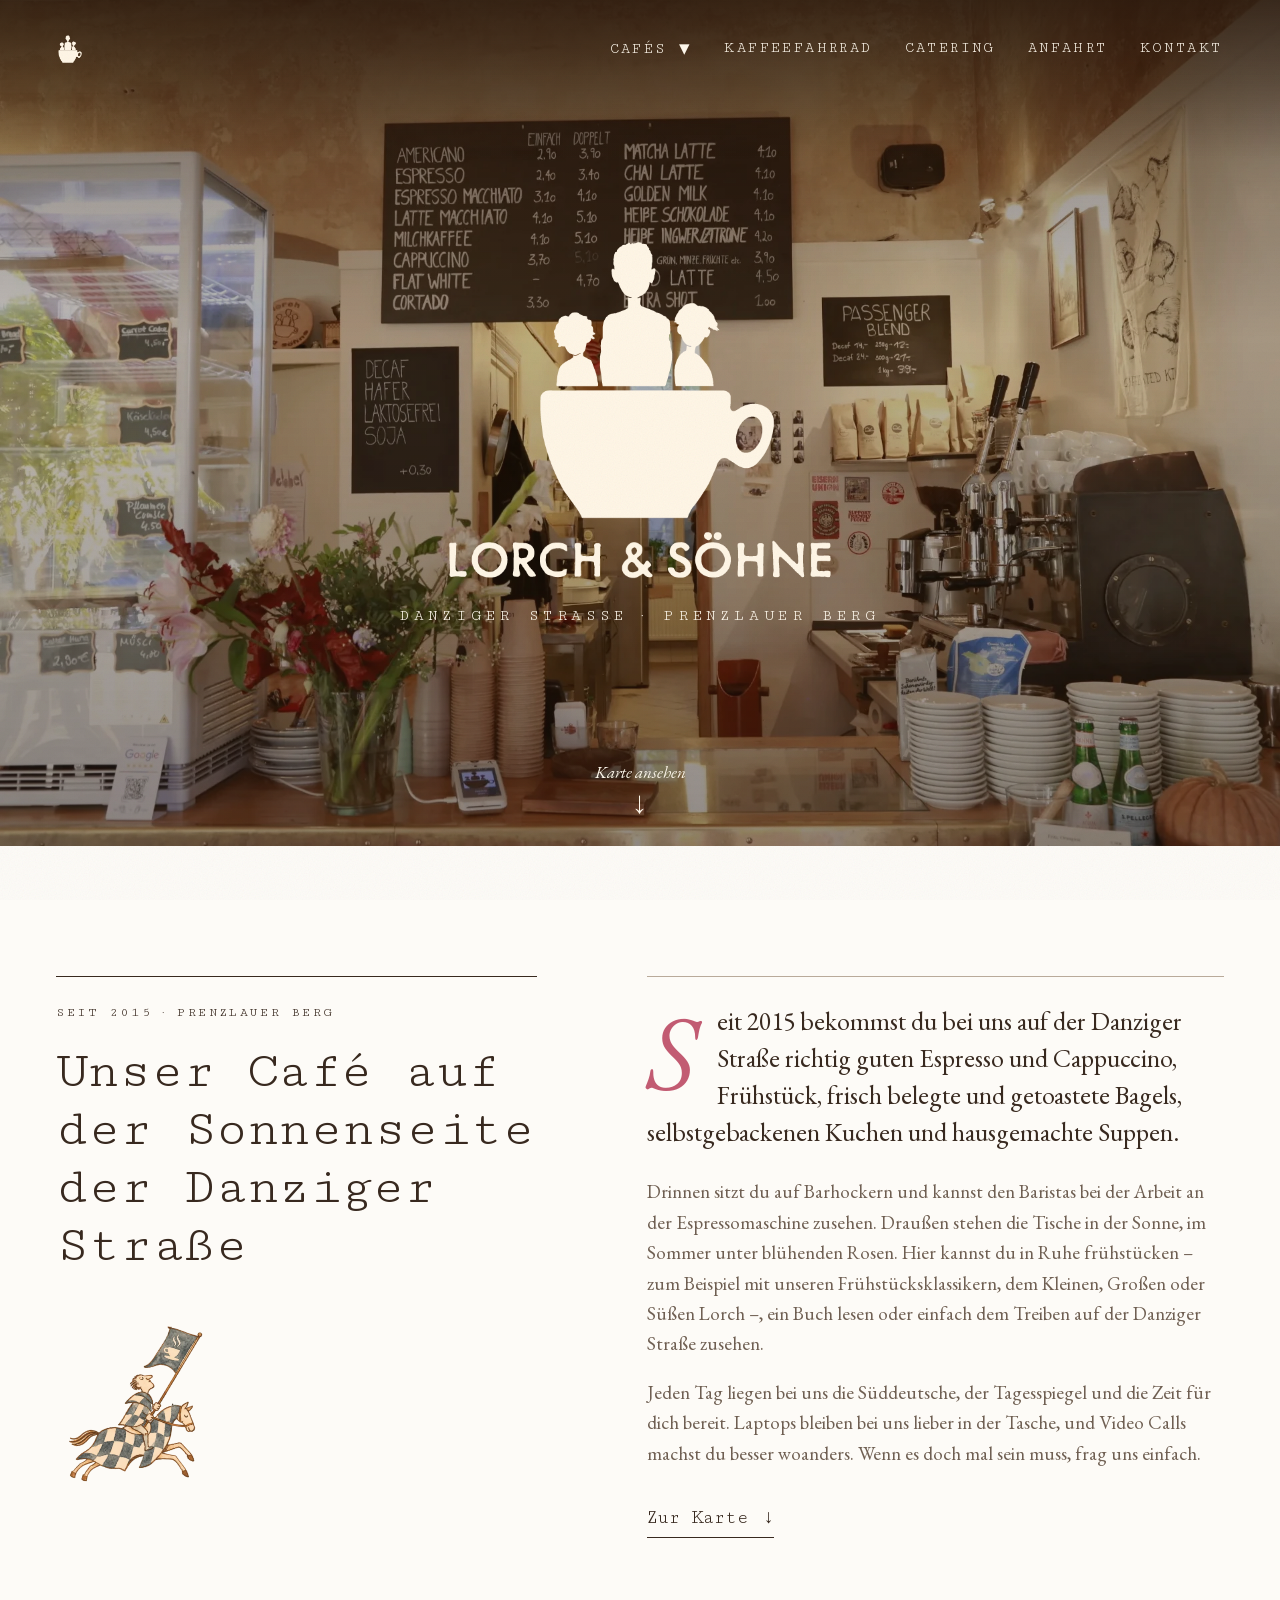
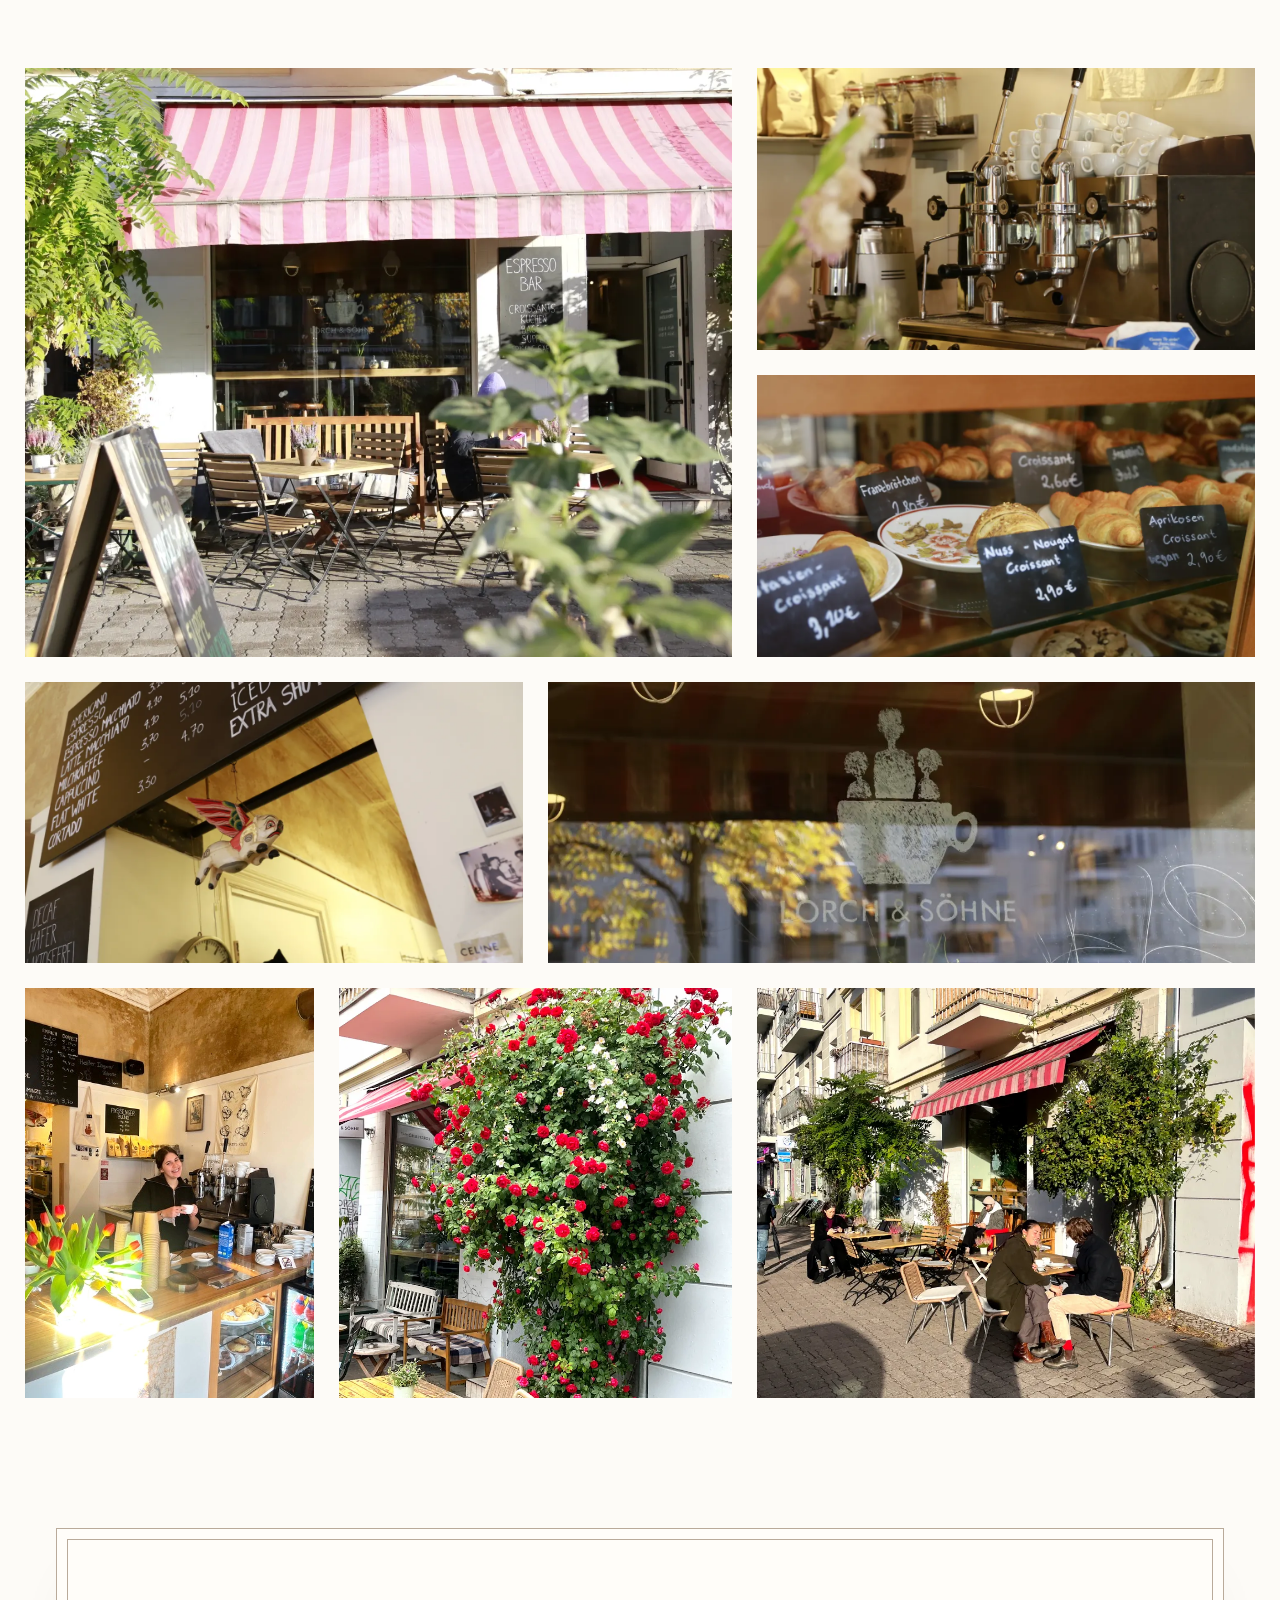
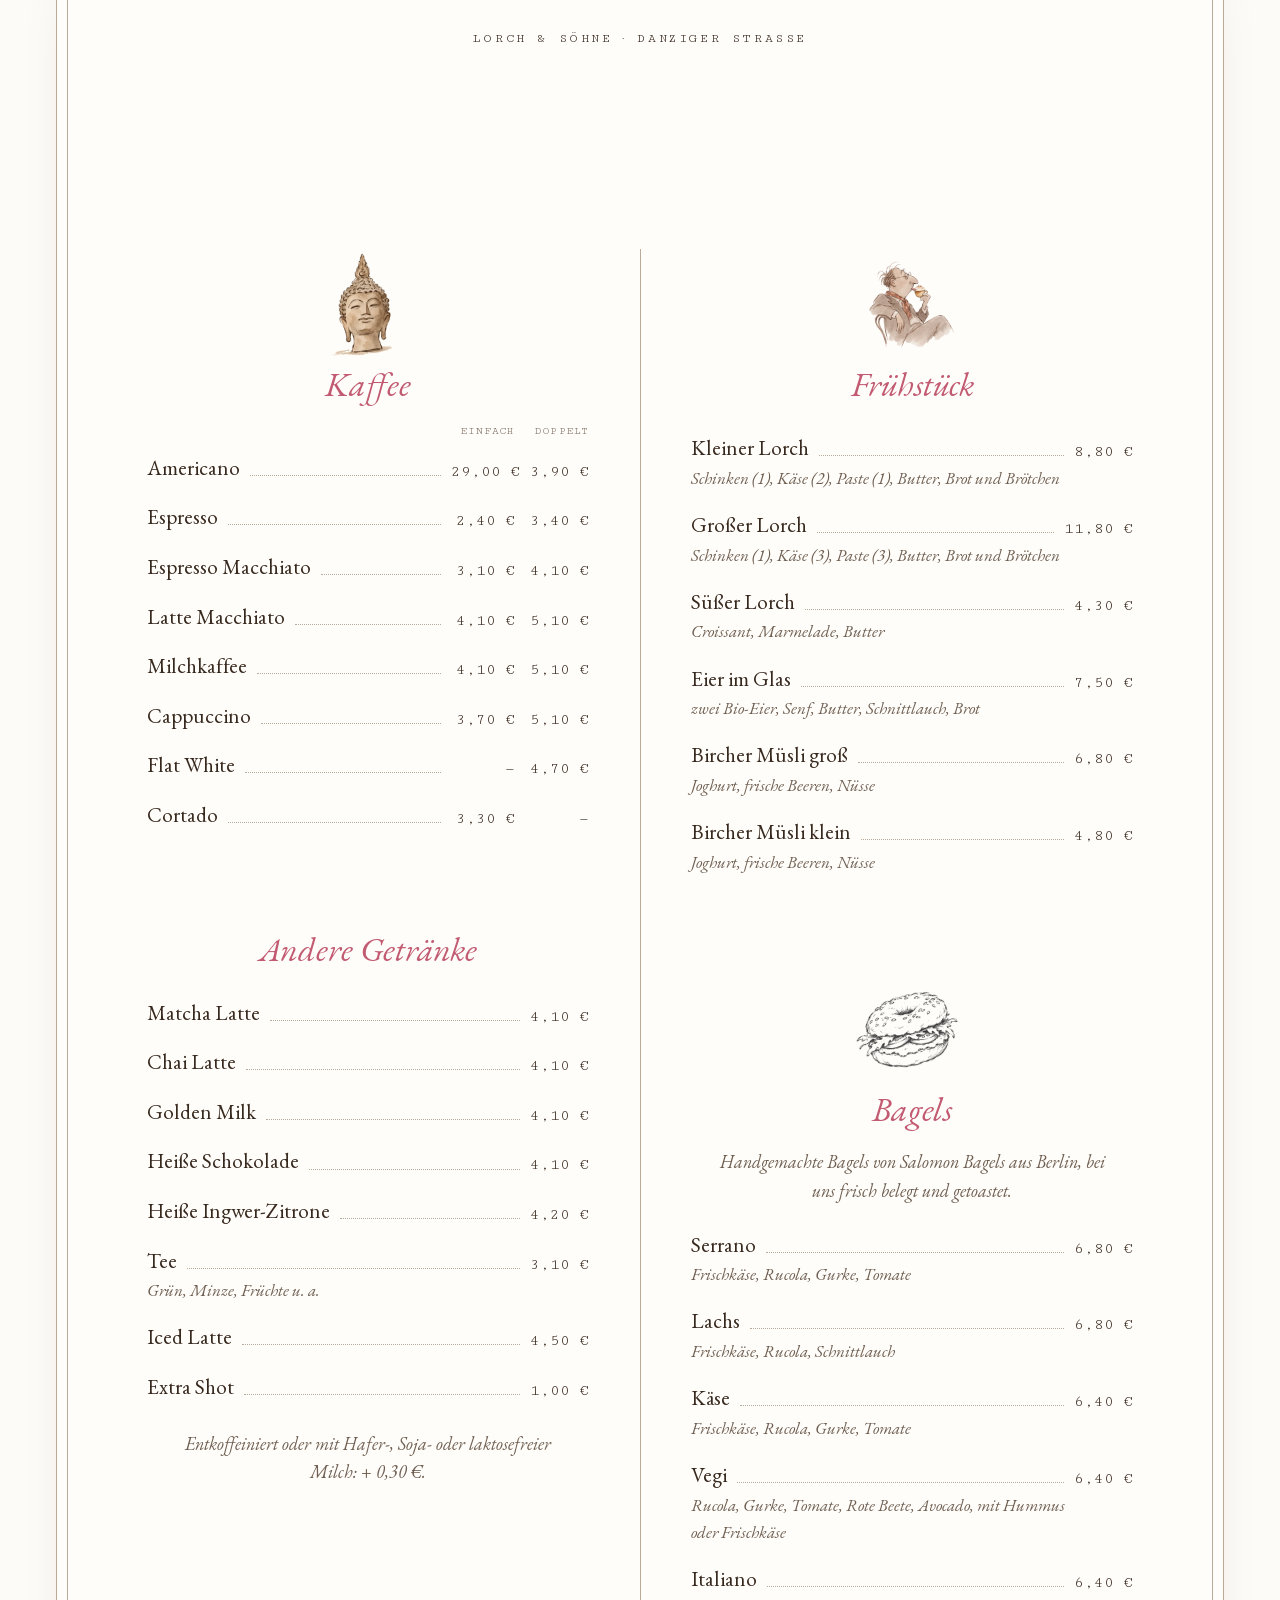
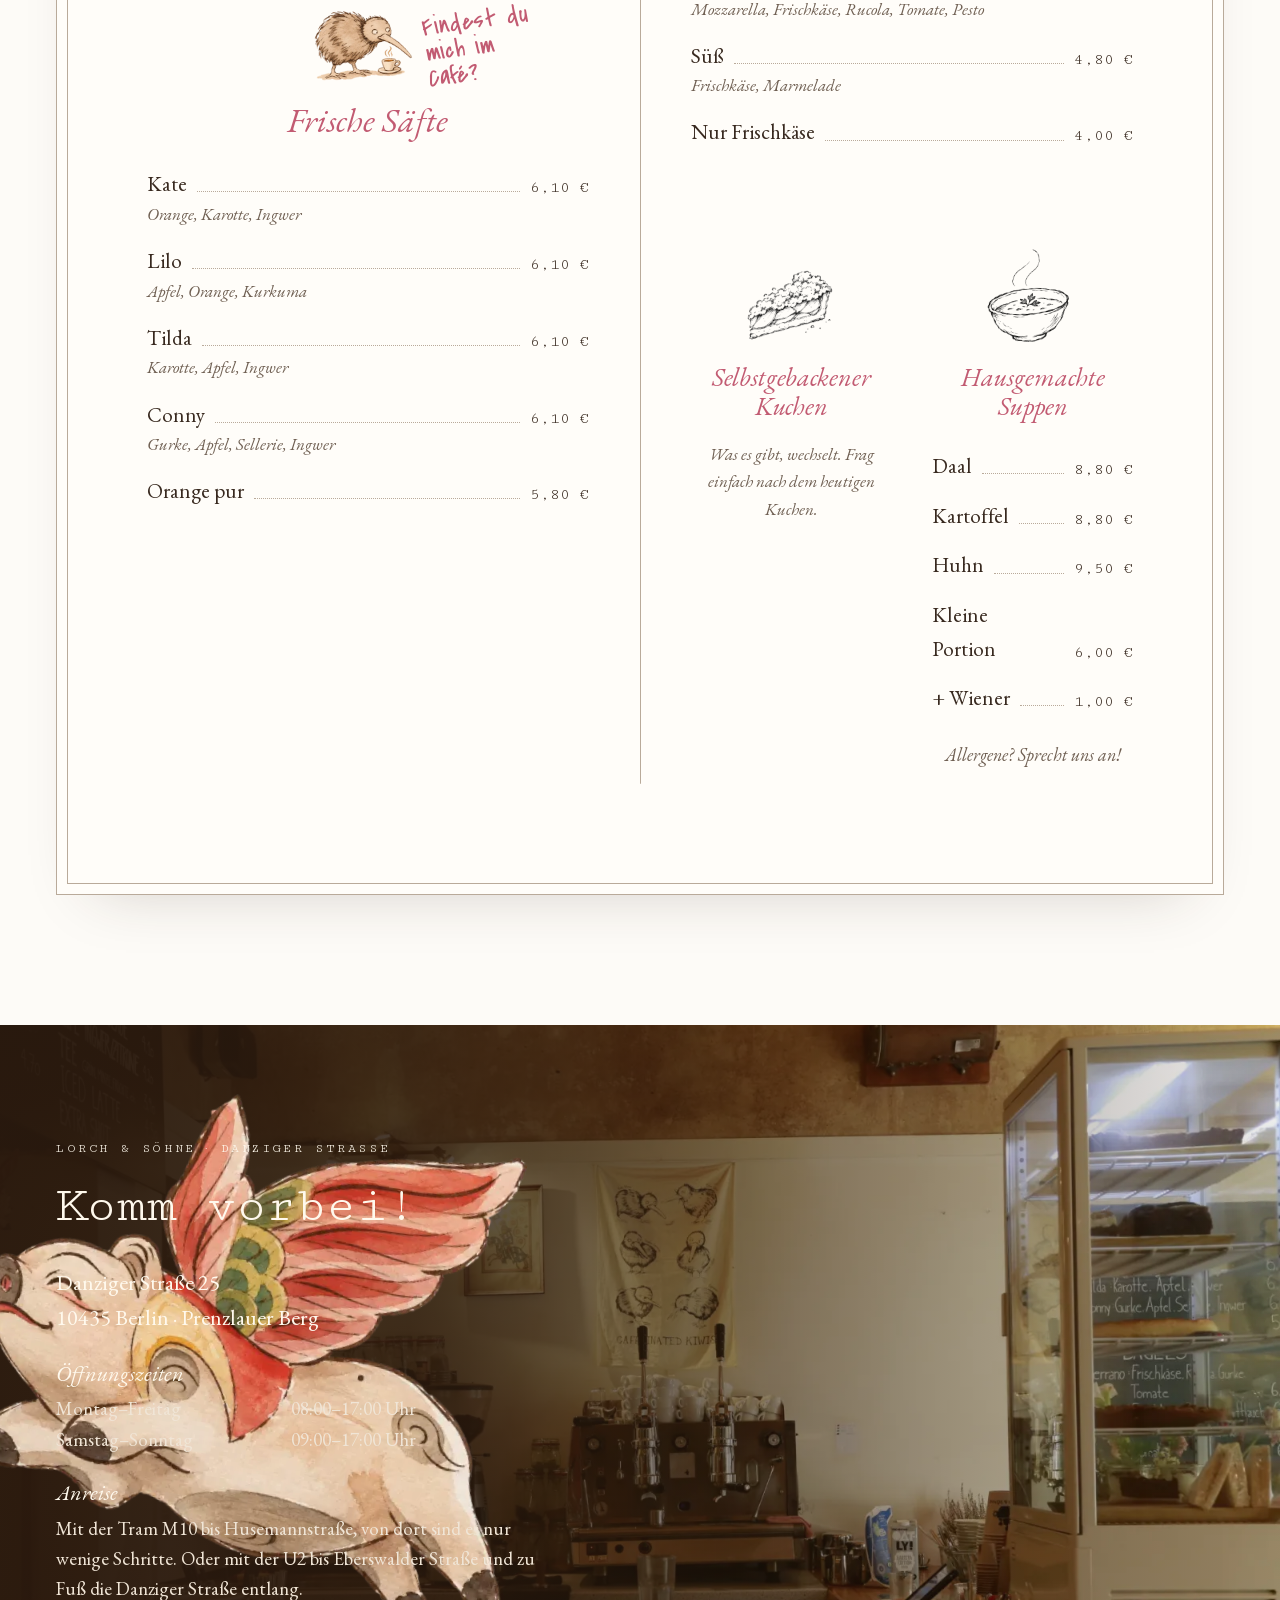
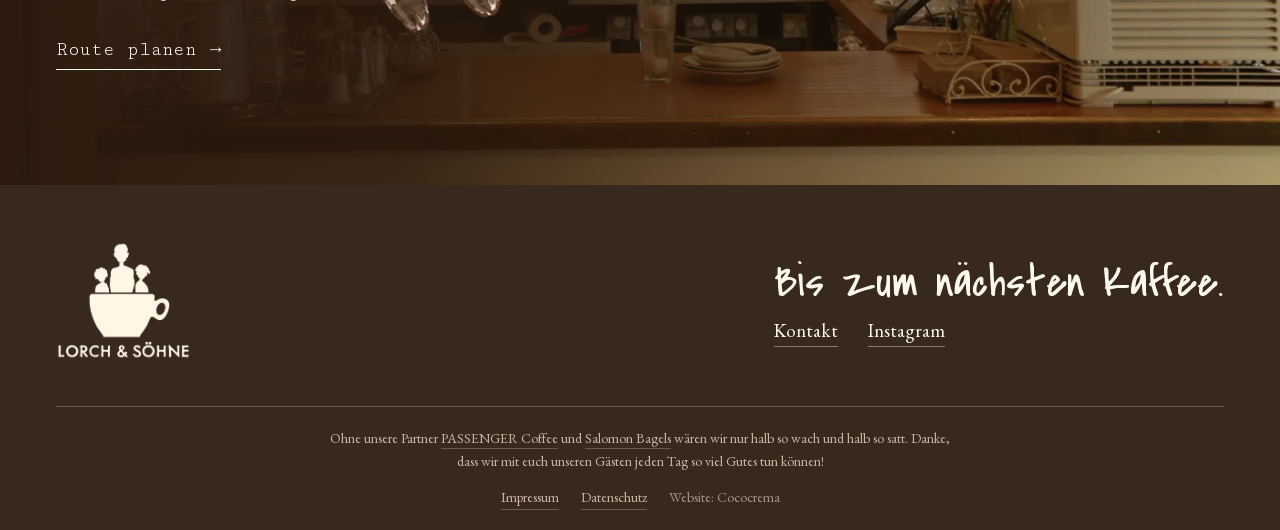
==== commit f5eb5a9a: "Inhalte aus inhalte.yml übernommen" ====
--- a/cafe-danziger-strasse.html
+++ b/cafe-danziger-strasse.html
@@ -15,7 +15,7 @@
   <!-- Favicon: braune Tasse (assets/logos, 64 px); fürs iPhone weiterhin die Logo-Tasse -->
   <link rel="icon" type="image/webp" href="assets/bilder/lorch-und-soehne-favicon-whole-cup.webp">
   <link rel="apple-touch-icon" href="apple-touch-icon.png">
-  <link rel="stylesheet" href="style.css?v=78">
+  <link rel="stylesheet" href="style.css?v=79">
   <script src="script.js?v=71" defer></script>
 </head>
 <body>
@@ -145,7 +145,7 @@
               <p class="karten-spaltenkoepfe" aria-hidden="true"><span>Einfach</span><span>Doppelt</span></p>
               <ul class="karten-liste karten-liste-zwei-preise">
                 <!-- INHALT danziger.karte.kaffee liste ANFANG -->
-                <li><span class="gericht">Americano</span><span class="preis"><span class="sr-only">einfach: </span>2,90 €</span><span class="preis preis-doppelt"><span class="sr-only">doppelt: </span>3,90 €</span></li>
+                <li><span class="gericht">Americano</span><span class="preis"><span class="sr-only">einfach: </span>29,00 €</span><span class="preis preis-doppelt"><span class="sr-only">doppelt: </span>3,90 €</span></li>
                 <li><span class="gericht">Espresso</span><span class="preis"><span class="sr-only">einfach: </span>2,40 €</span><span class="preis preis-doppelt"><span class="sr-only">doppelt: </span>3,40 €</span></li>
                 <li><span class="gericht">Espresso Macchiato</span><span class="preis"><span class="sr-only">einfach: </span>3,10 €</span><span class="preis preis-doppelt"><span class="sr-only">doppelt: </span>4,10 €</span></li>
                 <li><span class="gericht">Latte Macchiato</span><span class="preis"><span class="sr-only">einfach: </span>4,10 €</span><span class="preis preis-doppelt"><span class="sr-only">doppelt: </span>5,10 €</span></li>
--- a/style.css
+++ b/style.css
@@ -347,7 +347,7 @@
 }
 .startbild > :not(picture) {
   opacity: 0;
-  transition: opacity .4s ease;
+  transition: opacity .2s ease;
   animation: startbild-notfall 0s 3s forwards;
 }
 .startbild.geladen > :not(picture) {
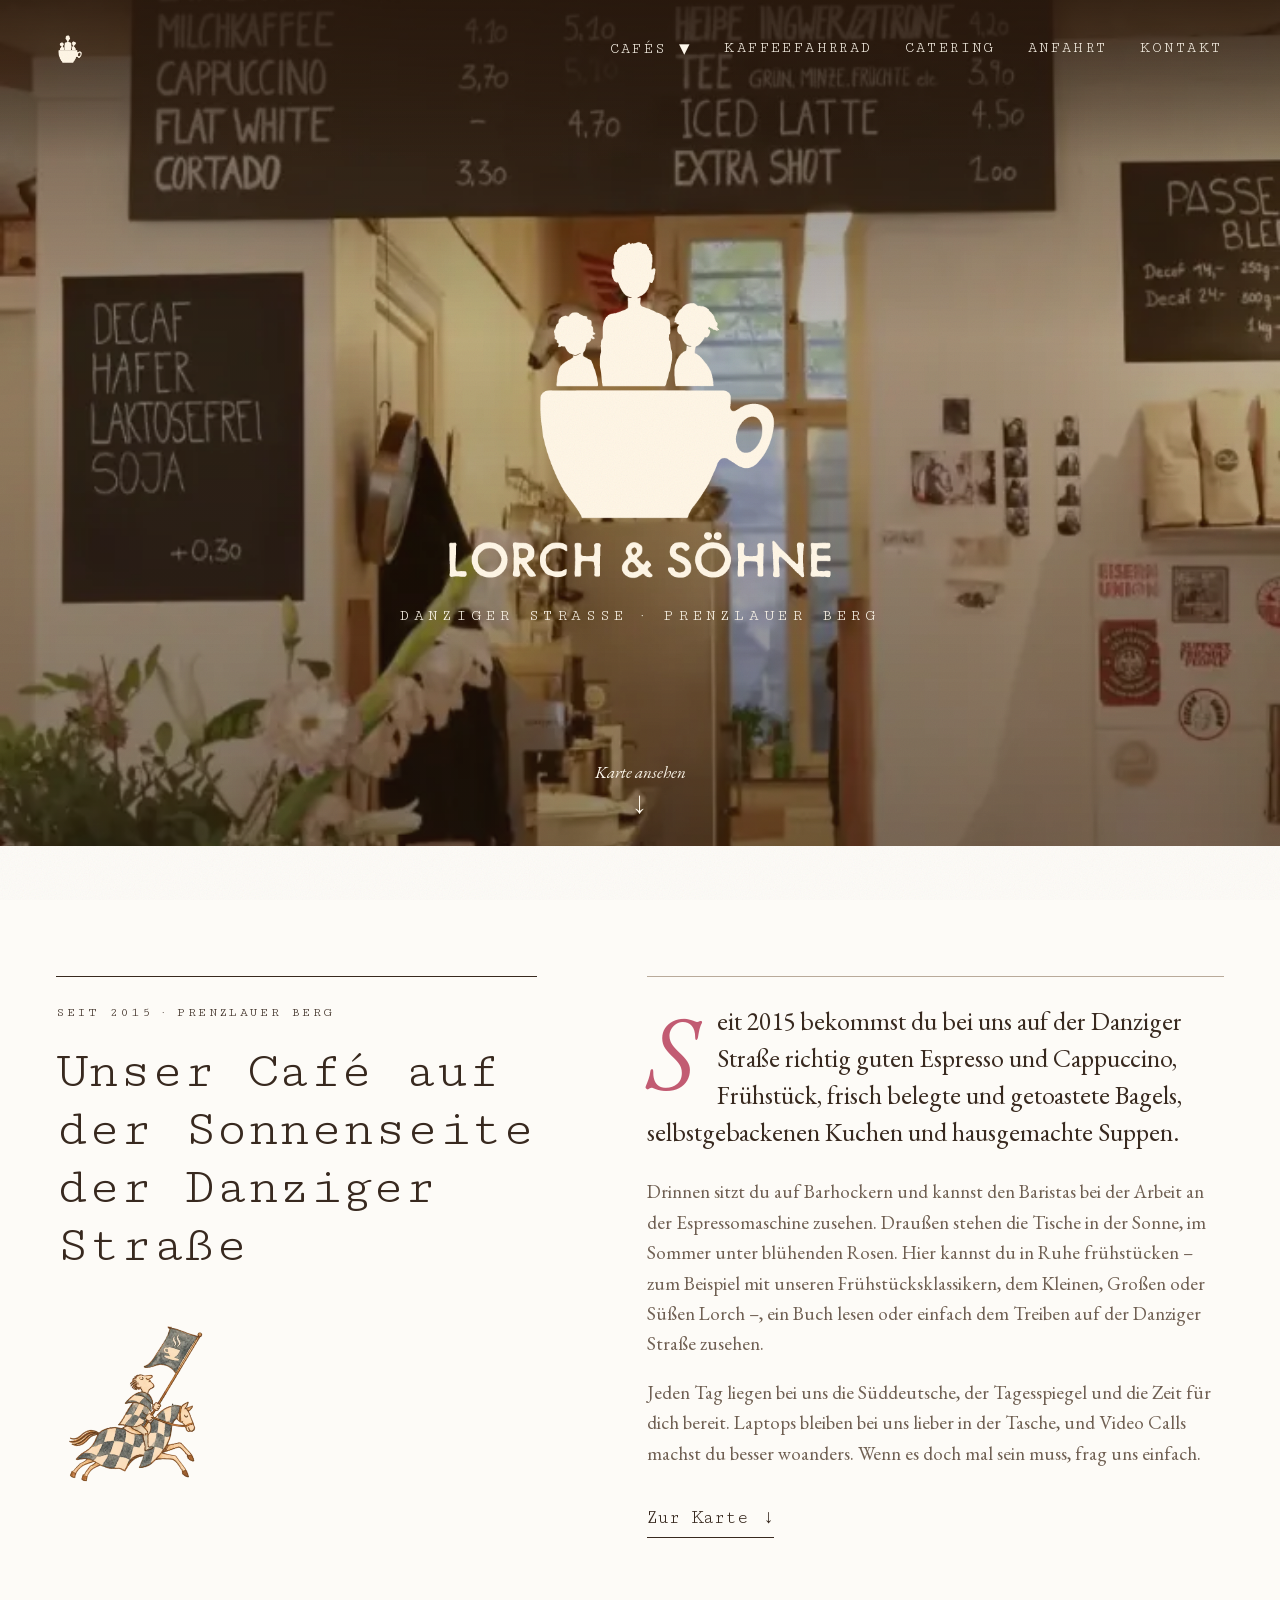
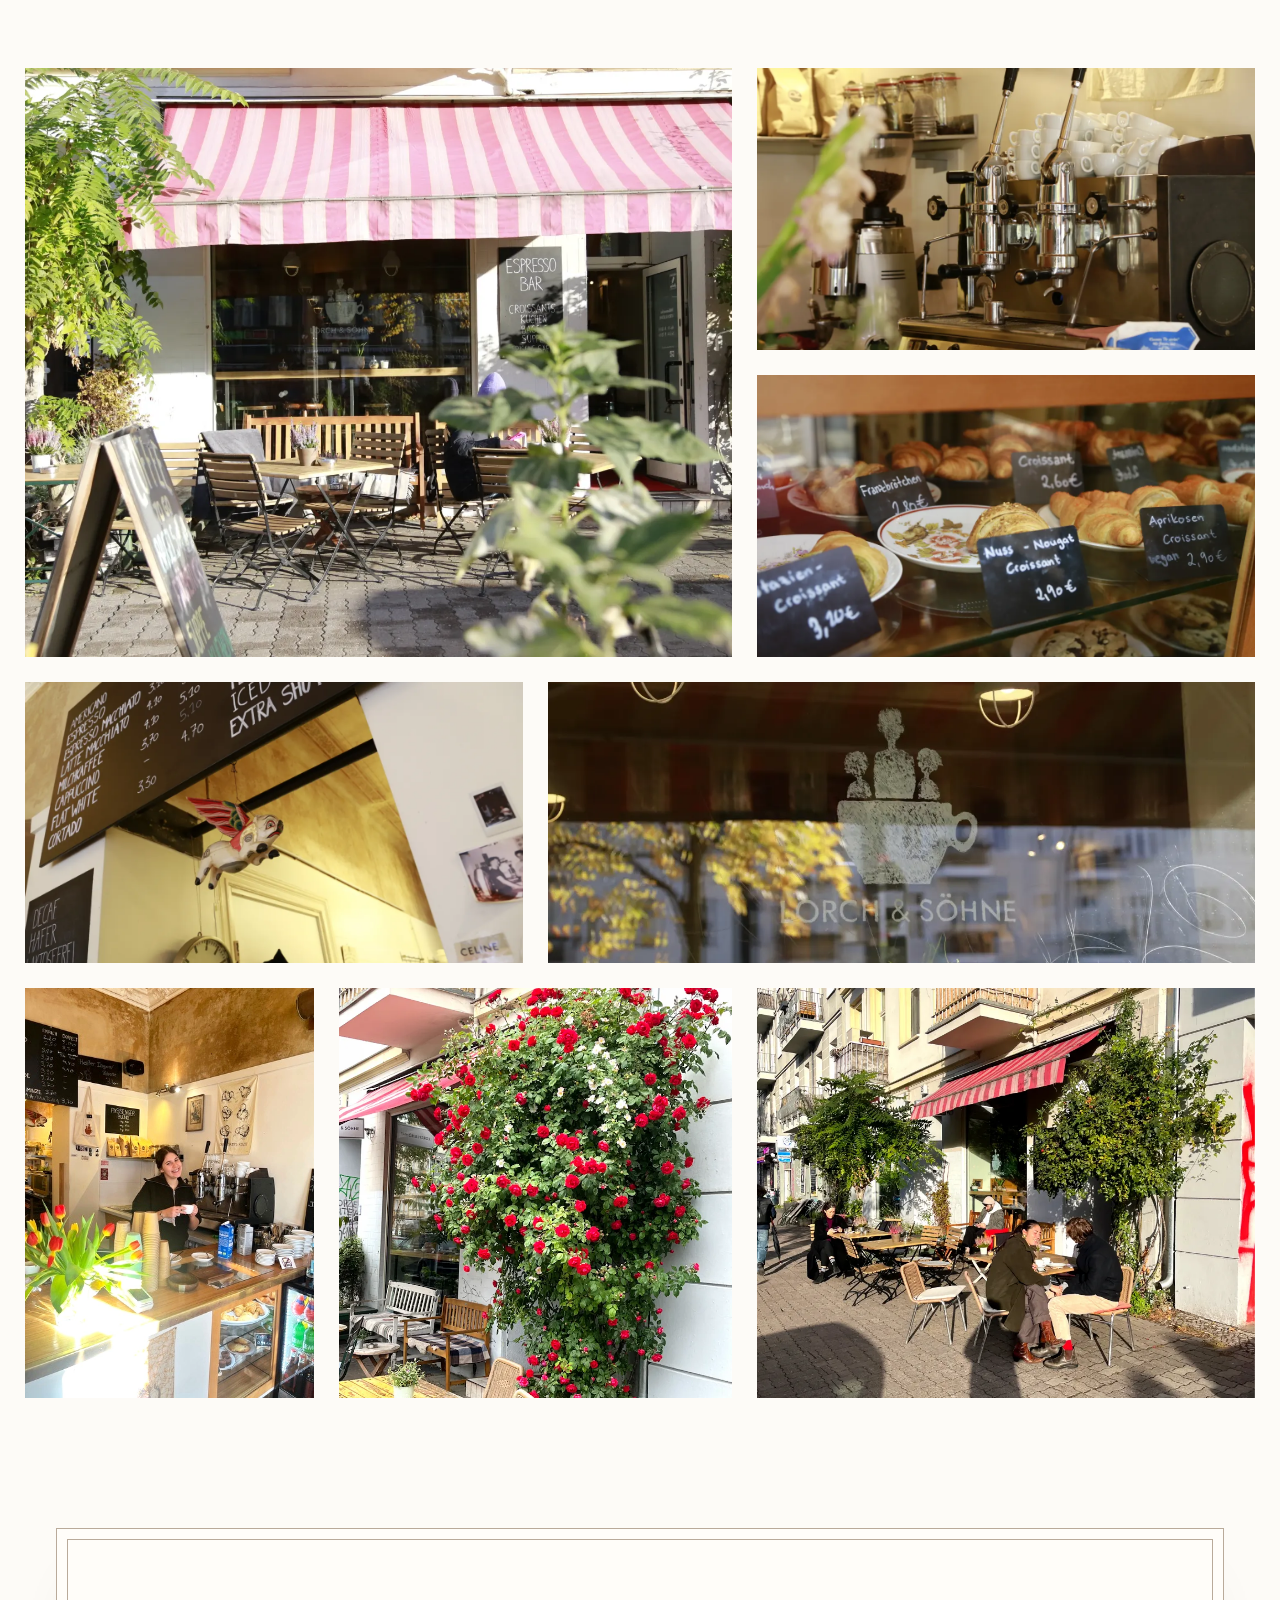
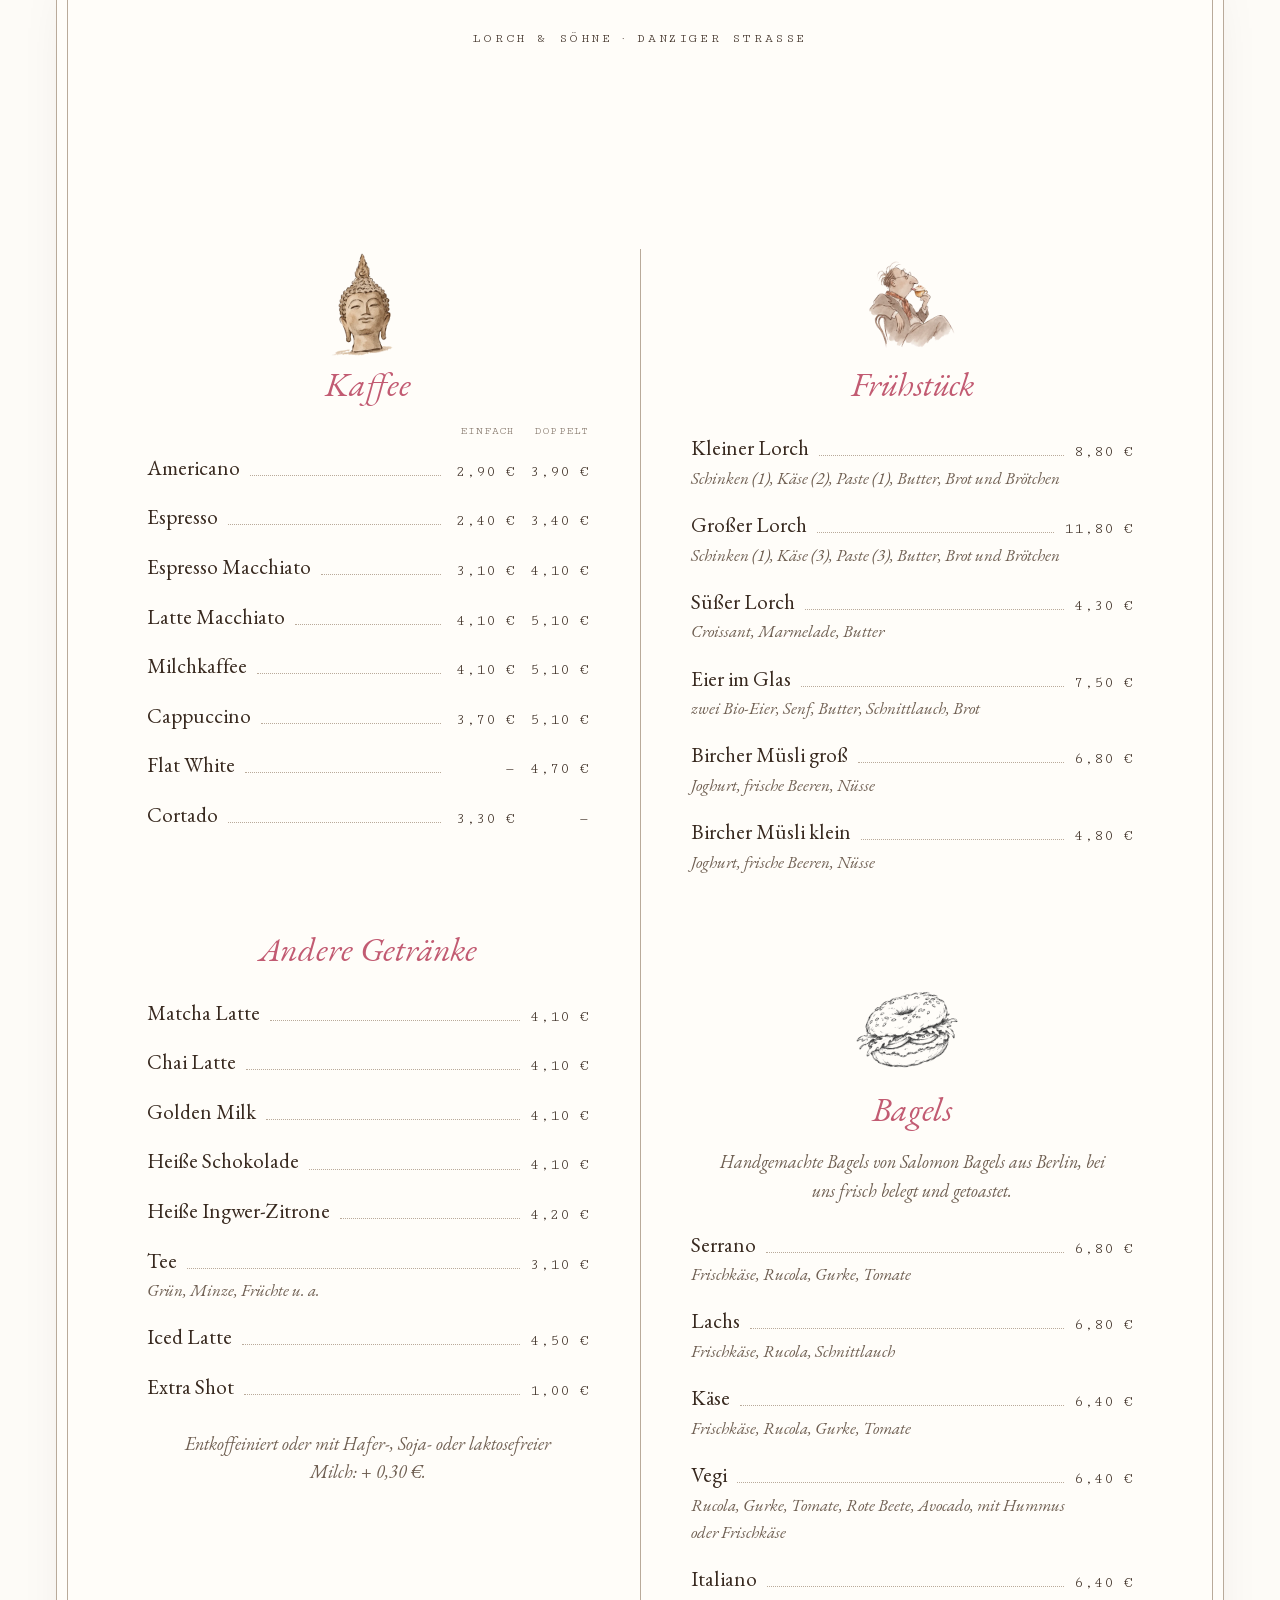
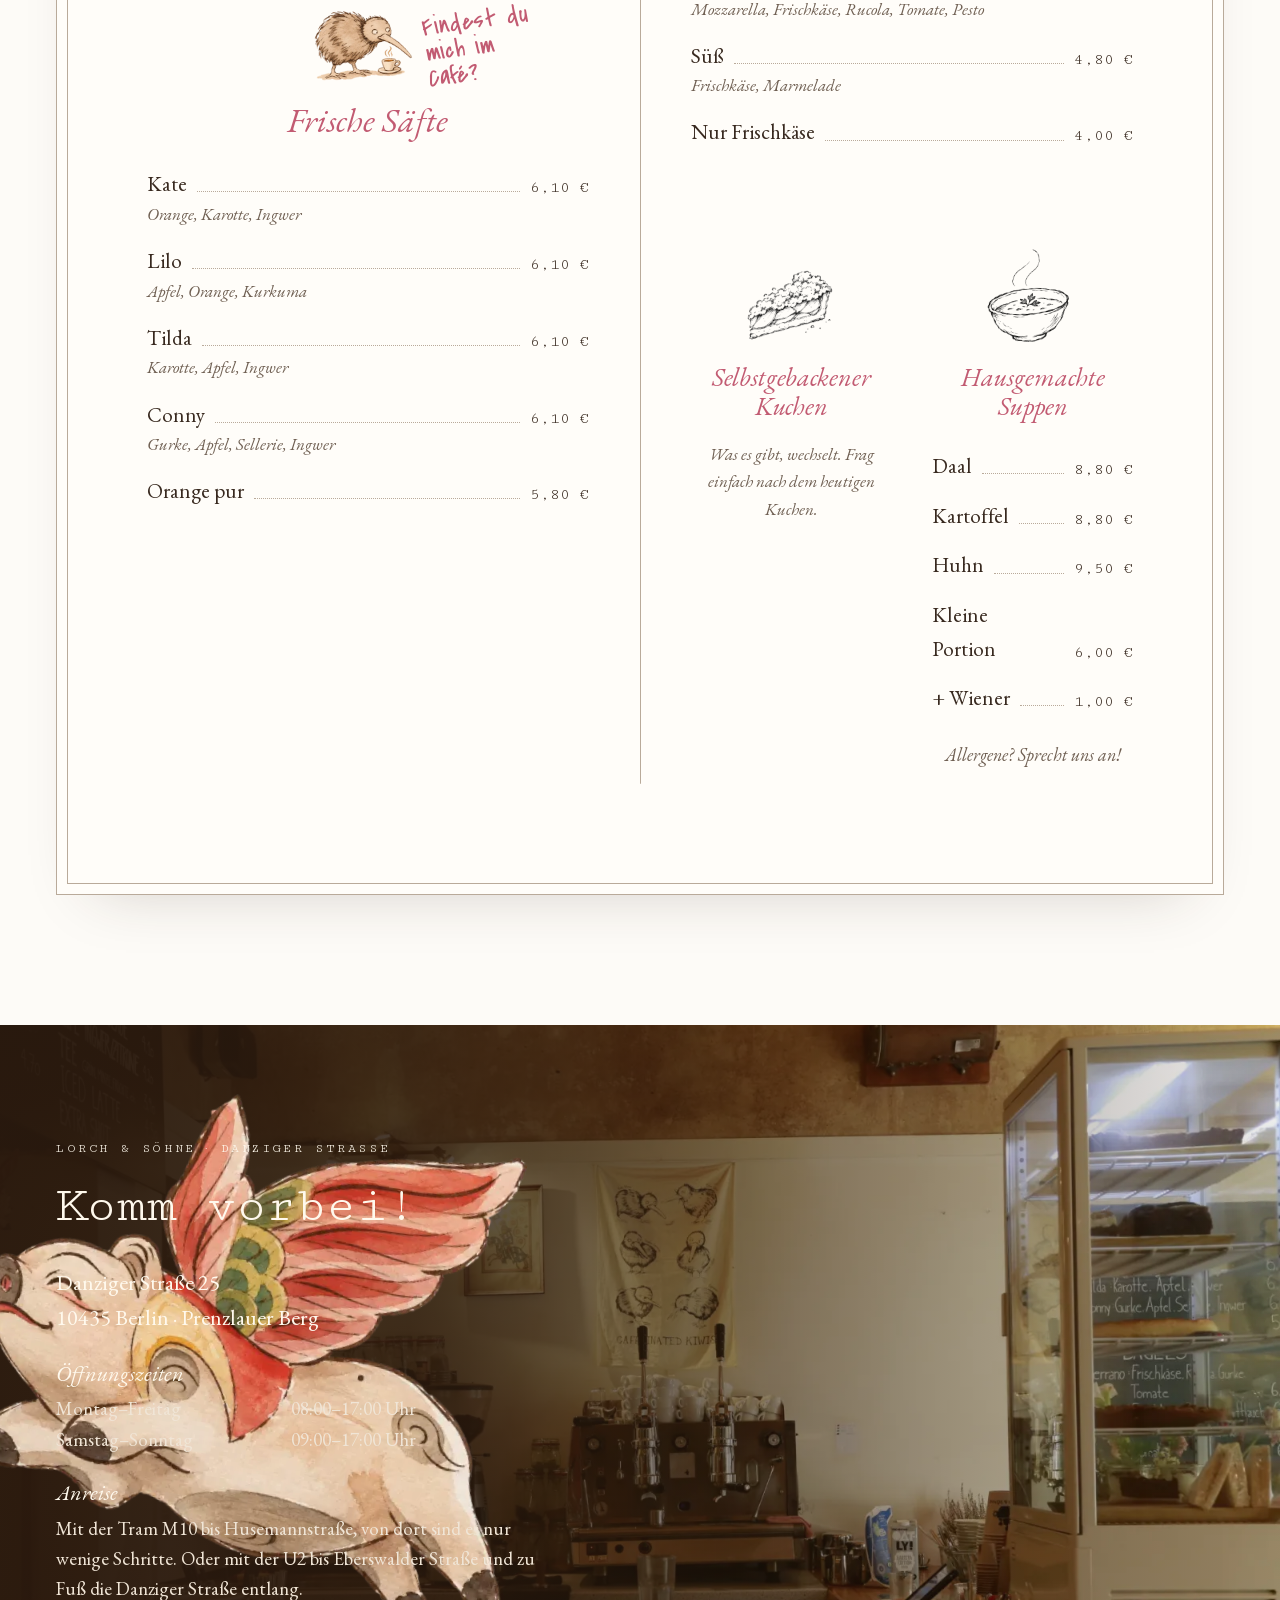
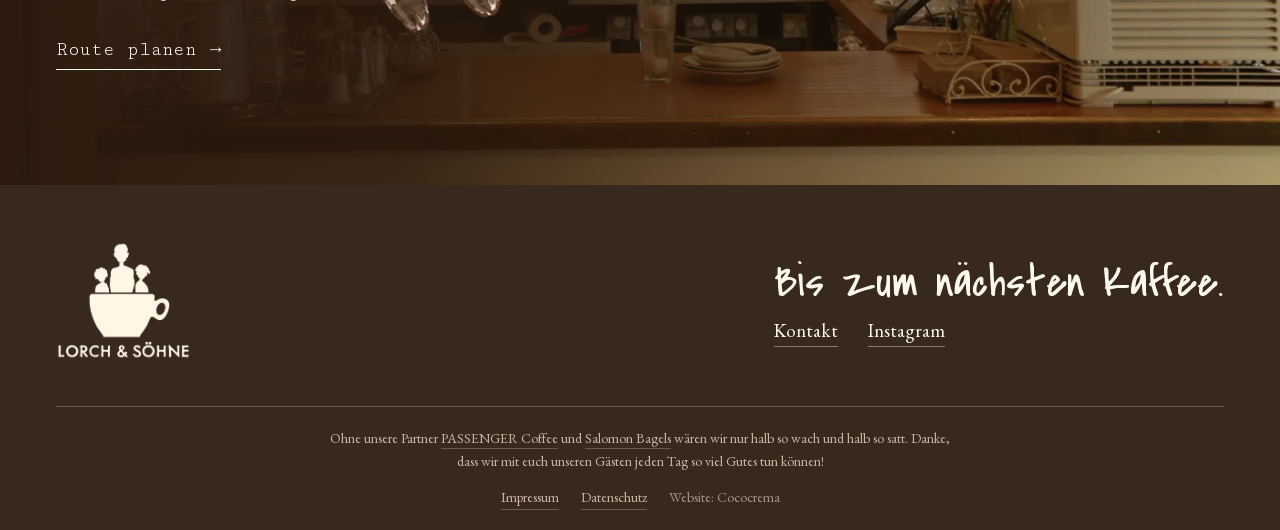
==== commit 88bcc1e8: "Inhalte aus inhalte.yml übernommen" ====
--- a/cafe-danziger-strasse.html
+++ b/cafe-danziger-strasse.html
@@ -145,7 +145,7 @@
               <p class="karten-spaltenkoepfe" aria-hidden="true"><span>Einfach</span><span>Doppelt</span></p>
               <ul class="karten-liste karten-liste-zwei-preise">
                 <!-- INHALT danziger.karte.kaffee liste ANFANG -->
-                <li><span class="gericht">Americano</span><span class="preis"><span class="sr-only">einfach: </span>29,00 €</span><span class="preis preis-doppelt"><span class="sr-only">doppelt: </span>3,90 €</span></li>
+                <li><span class="gericht">Americano</span><span class="preis"><span class="sr-only">einfach: </span>2,90 €</span><span class="preis preis-doppelt"><span class="sr-only">doppelt: </span>3,90 €</span></li>
                 <li><span class="gericht">Espresso</span><span class="preis"><span class="sr-only">einfach: </span>2,40 €</span><span class="preis preis-doppelt"><span class="sr-only">doppelt: </span>3,40 €</span></li>
                 <li><span class="gericht">Espresso Macchiato</span><span class="preis"><span class="sr-only">einfach: </span>3,10 €</span><span class="preis preis-doppelt"><span class="sr-only">doppelt: </span>4,10 €</span></li>
                 <li><span class="gericht">Latte Macchiato</span><span class="preis"><span class="sr-only">einfach: </span>4,10 €</span><span class="preis preis-doppelt"><span class="sr-only">doppelt: </span>5,10 €</span></li>
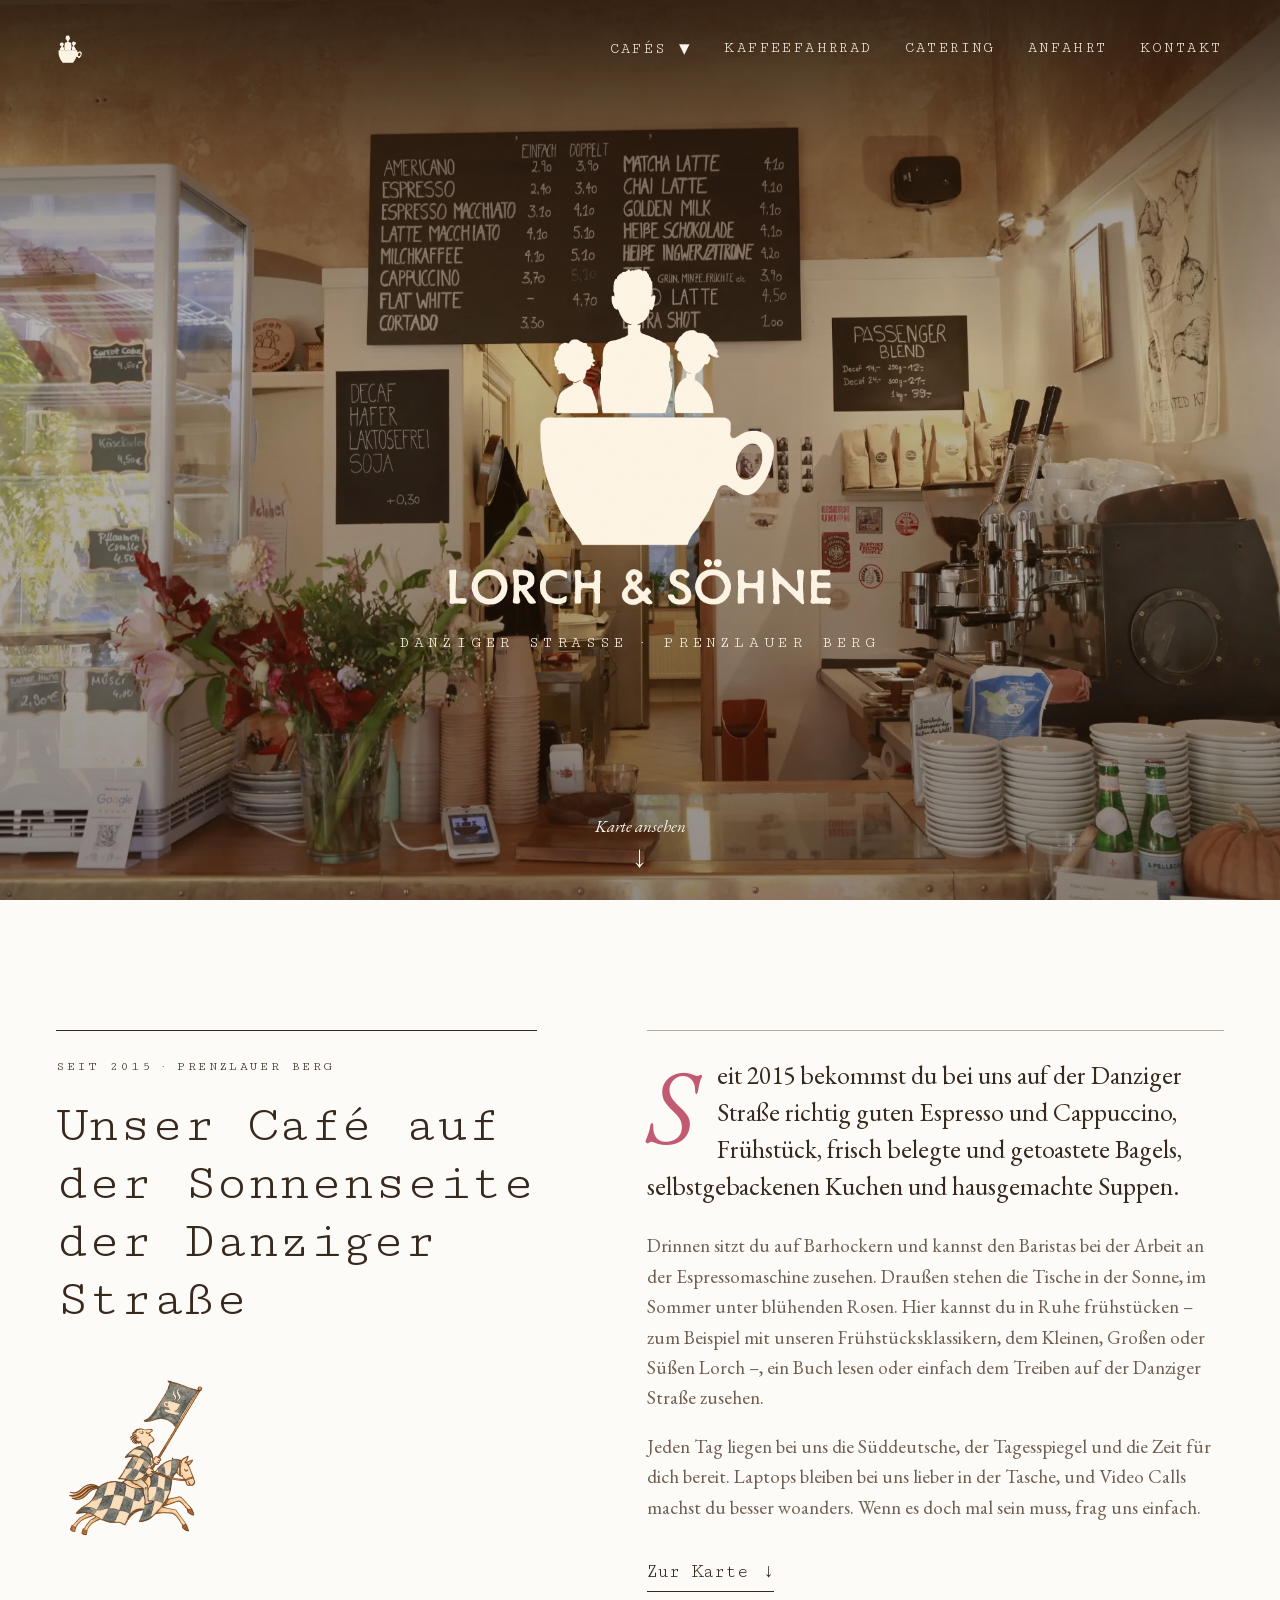
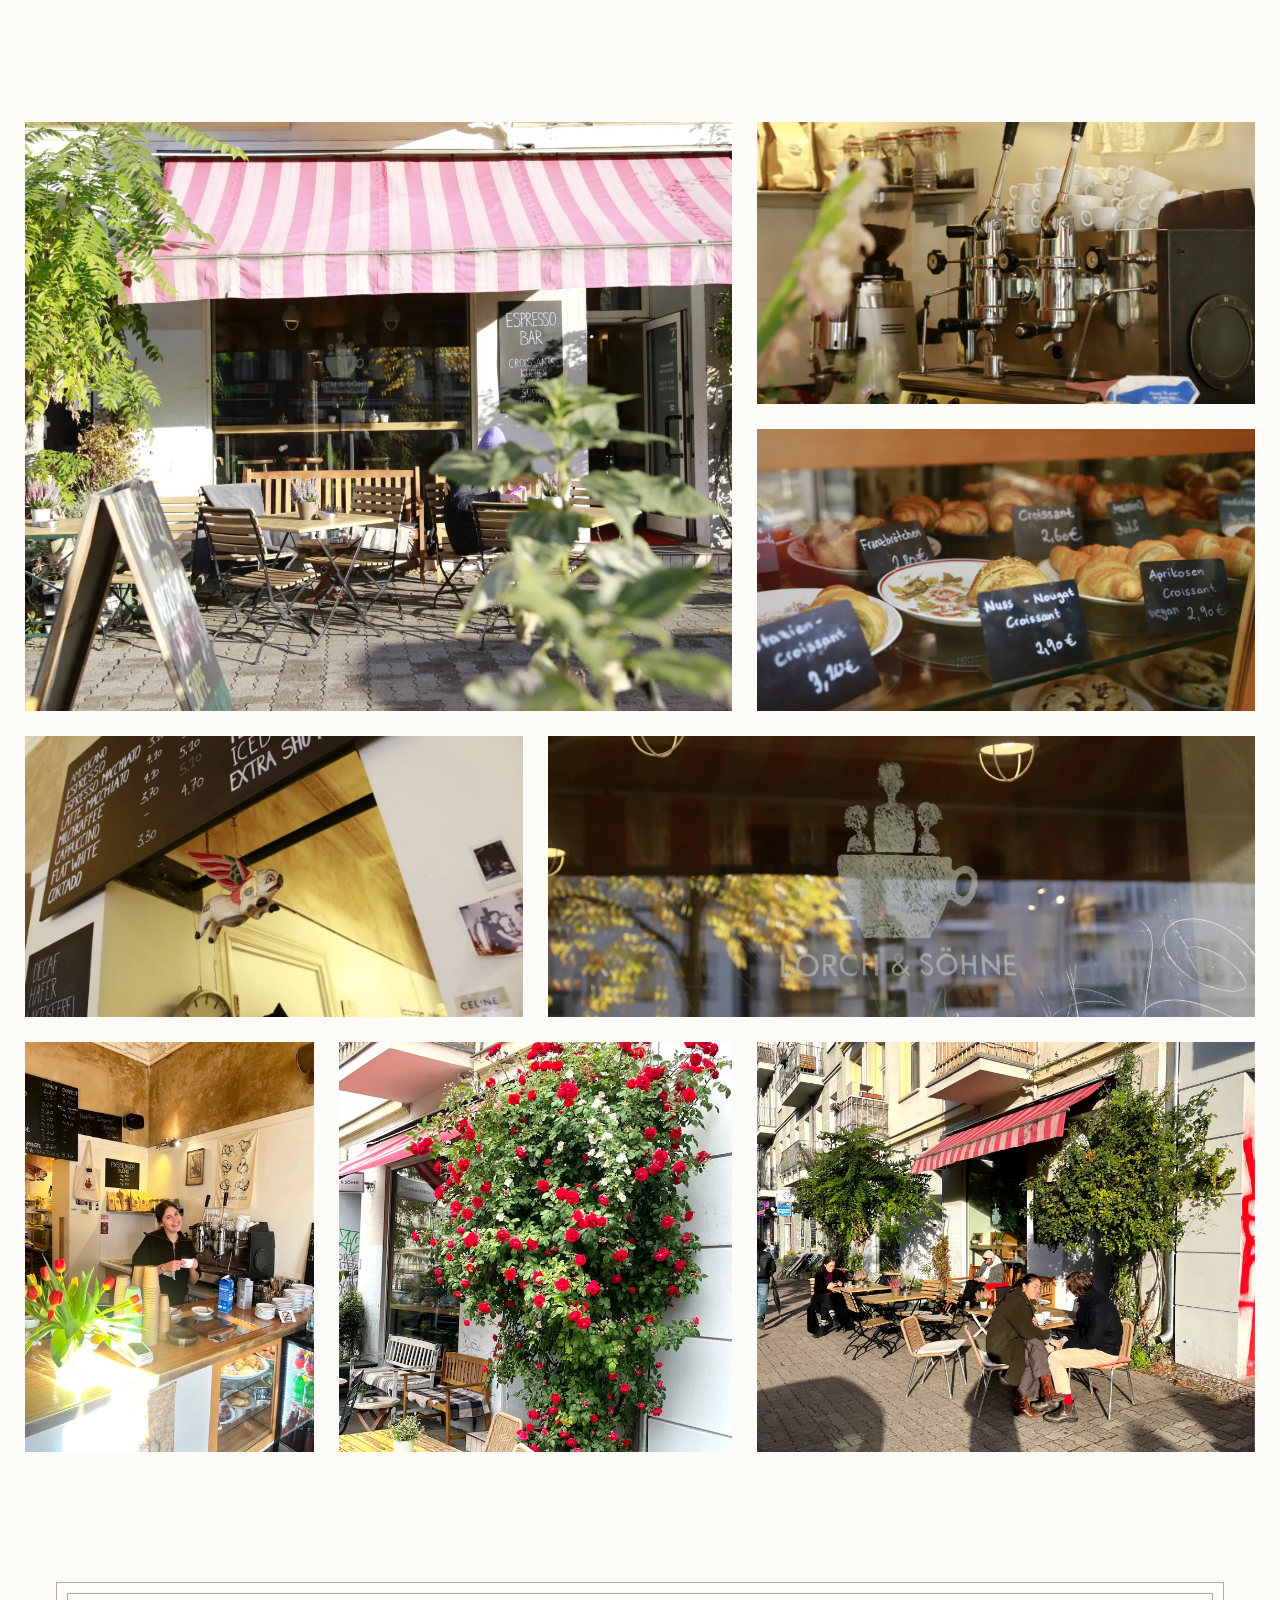
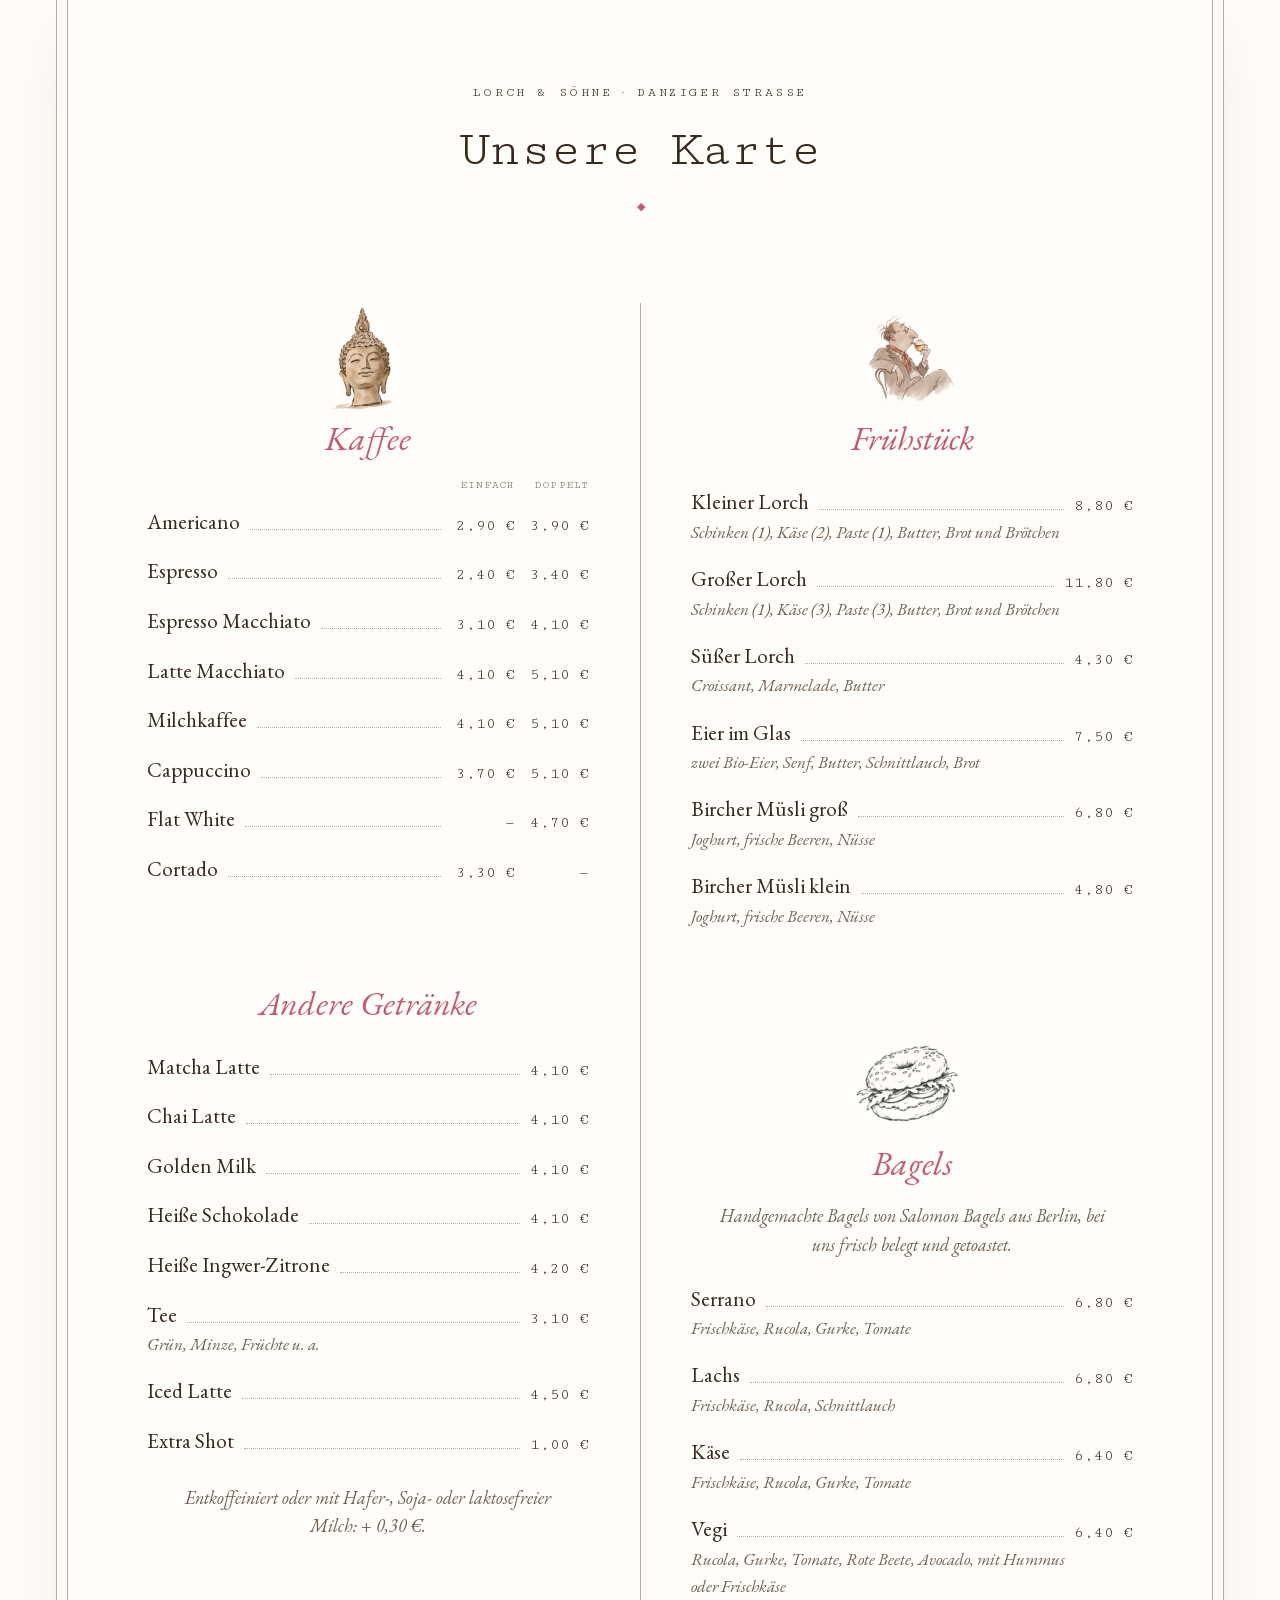
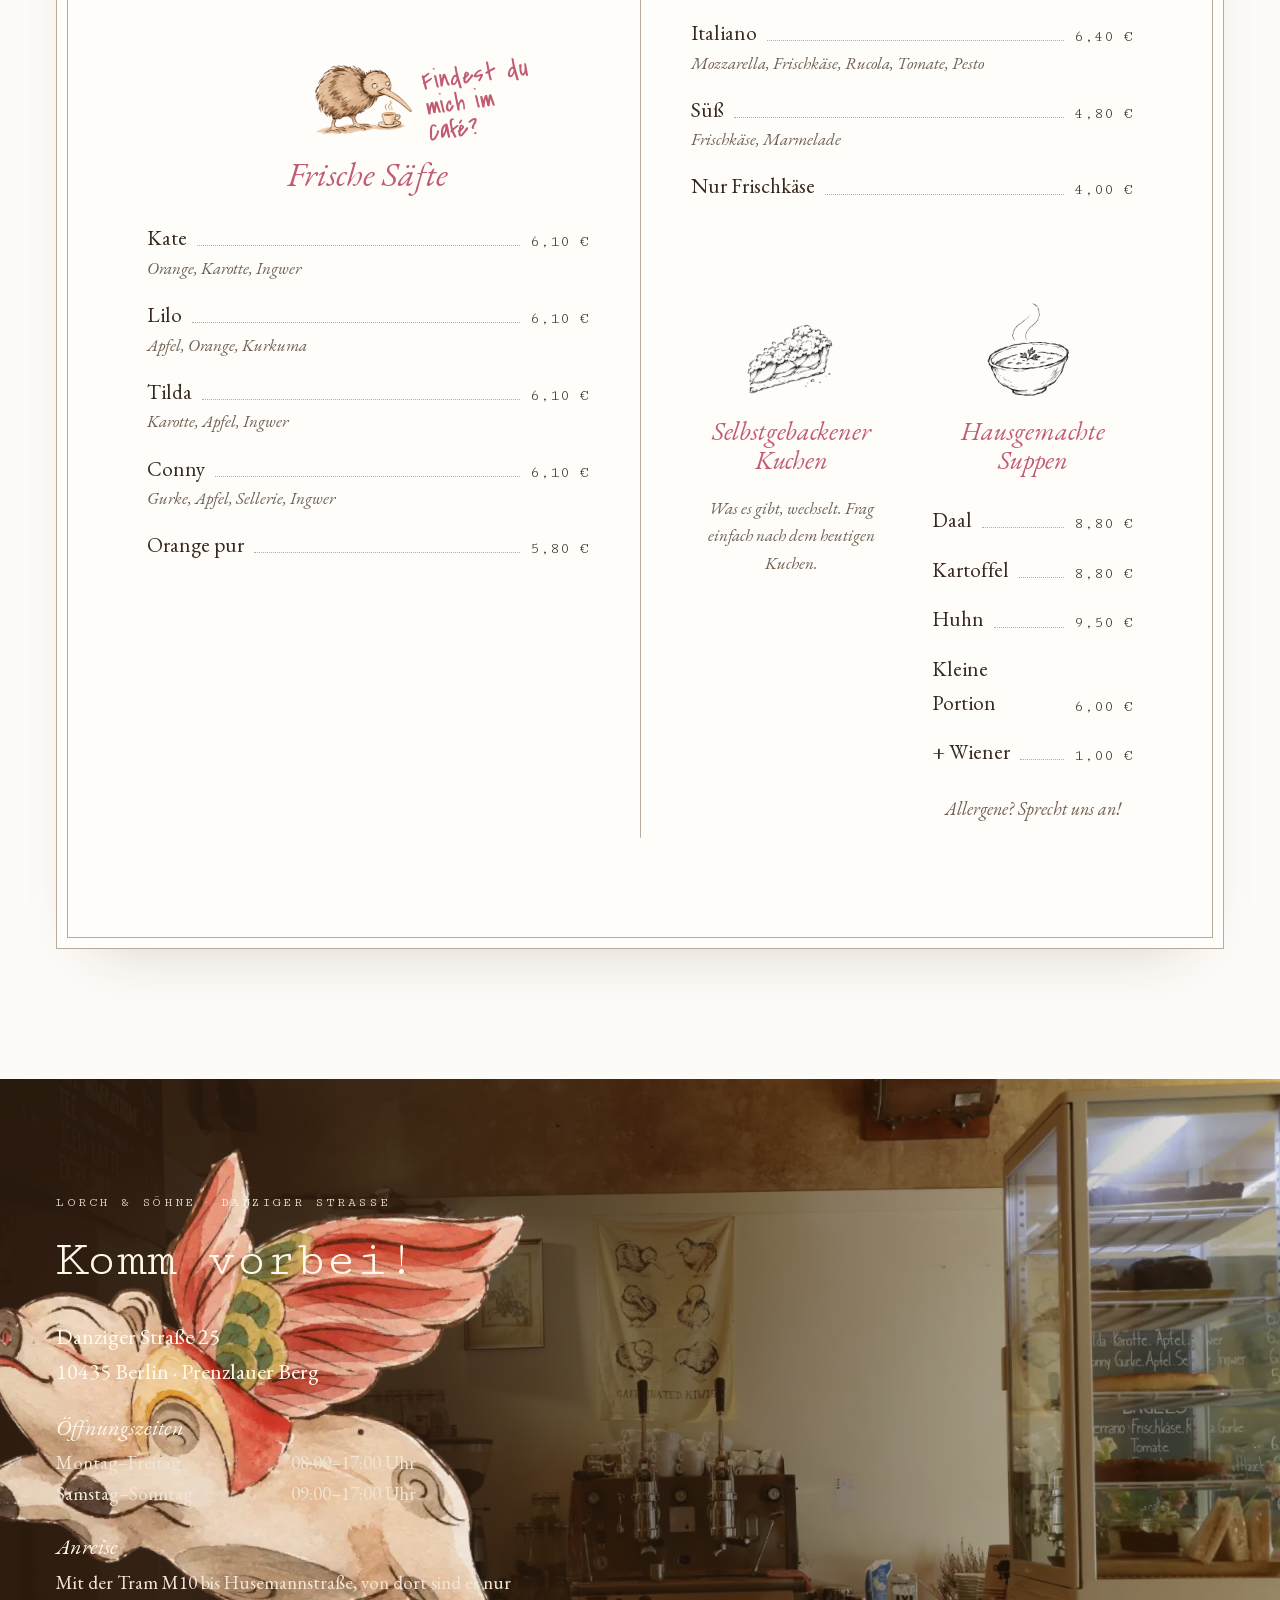
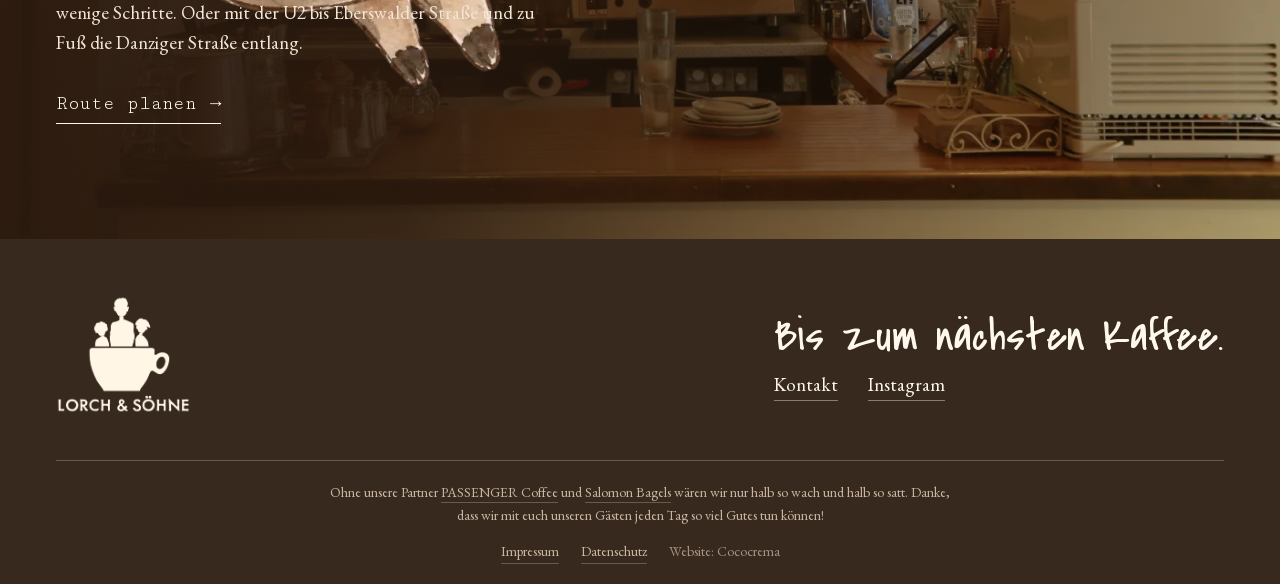
==== commit 0d90b2ae: "Startbild auch auf Cafés, Kaffeefahrrad und Catering bildschirmfüllend Co-Authored-By: Claude Opus 5" ====
--- a/cafe-danziger-strasse.html
+++ b/cafe-danziger-strasse.html
@@ -34,7 +34,7 @@
   <!-- ===== STARTBILD & NAVIGATION =====
        Blick von der Fensterbar auf die Danziger Straße.
        Menü wie auf der Startseite, die Links führen dorthin zurück. -->
-  <header class="startbild startbild-danziger" id="anfang">
+  <header class="startbild startbild-danziger startbild-vollbild" id="anfang">
     <!-- Bis 800 px Breite lädt der Browser den hochformatigen Ausschnitt (-mobil, viel kleiner) -->
     <picture>
       <source media="(max-width: 800px)" srcset="assets/bilder/lorch-und-soehne-danziger-strasse-theke-kreidetafel-mobil.webp">
--- a/style.css
+++ b/style.css
@@ -655,6 +655,11 @@
   font-style: italic;
   color: var(--muted);
   margin-top: 22px;
+}
+
+/* Link „Zur ganzen Karte →“ unter dem Hinweis */
+.preisliste-link {
+  margin-top: 18px;
 }
 
 /* ============================================================
@@ -1713,7 +1718,7 @@
 /* Buddha: sitzt unten links an der Preisliste, ganz ruhig */
 .figur-buddha {
   position: absolute;
-  left: -70px;
+  left: -95px; /* links genug, damit er nicht über „Zur ganzen Karte“ sitzt */
   bottom: -60px;
   display: flex;
   align-items: flex-end;
@@ -1721,8 +1726,8 @@
 }
 
 .figur-buddha img {
-  width: 144px;
-  rotate: 4deg;
+  width: 187px; /* 130 % der früheren 144 px */
+  rotate: -6deg; /* gegen den Uhrzeigersinn geneigt (Handy: siehe unten) */
 }
 
 /* Ritter: reitet oben auf dem Laufband entlang.
@@ -1773,6 +1778,11 @@
   font-size: 44px;
   margin-top: 6px;
   transform: rotate(-4deg);
+}
+
+/* Zeilenumbruch nur am Handy (siehe Handy-Bereich unten) */
+.umbruch-handy {
+  display: none;
 }
 
 /* Schwein: ganz groß im Foto „Wie alles anfing.“ – gespiegelt, damit
@@ -1809,22 +1819,30 @@
   .figur-buddha {
     left: auto;
     right: -6px;
-    bottom: -92px; /* 15 % sitzen noch auf dem Preiszettel */
+    bottom: -84px; /* gut 40 % sitzen auf dem Preiszettel */
   }
 
   .figur-buddha img {
-    width: 108px;
-  }
-
-  /* Handy: unter dem Kaffee-Text Platz schaffen – dort sitzt der
-     Genießer, hauptsächlich im Foto, nur die Füße ragen nach unten raus */
+    width: 140px; /* 130 % der früheren 108 px */
+    rotate: 4deg; /* Handy behält die alte Neigung */
+  }
+
+  /* Handy: Der Genießer sitzt RECHTS NEBEN dem letzten Kaffee-Absatz
+     (nicht mehr darunter). Der Absatz ist dafür schmal (links), damit
+     sich beide nie überlappen – auch wenn der Text im CMS länger wird
+     (er wächst dann nach oben). Genießer: 80 % im Foto, Füße ragen
+     unten raus, ein Stück über den rechten Rand. */
   .kaffee-section .foto-inhalt {
-    padding-bottom: 170px;
+    padding-bottom: 60px;
+  }
+
+  .kaffee-section .foto-text p:last-child {
+    max-width: 52%;
   }
 
   .figur-geniesser {
-    top: -154px; /* 80 % im Foto, 20 % hängen unten raus */
-    right: 0;
+    top: -200px; /* 80 % von 250 px im Foto */
+    right: -24px;
   }
 
   /* Nichts darf seitlich über den Bildschirm ragen (sonst wackelt
@@ -1835,7 +1853,7 @@
   }
 
   .figur-geniesser img {
-    width: 192px;
+    width: 250px; /* 130 % der früheren 192 px */
   }
 
   /* Handy: unter dem Geschichtstext Platz schaffen, damit das
@@ -1856,9 +1874,16 @@
     bottom: -10px;
   }
 
-  /* Handy: „Findest du mich im Café?“ nur am Desktop */
+  /* Handy: „Findest du mich im Café?“ in zwei Zeilen unter dem Kiwi
+     (Umbruch über <br class="umbruch-handy"> im HTML) */
   .figur-kiwi .randnotiz {
-    display: none;
+    font-size: 36px;
+    line-height: 1.1;
+    text-align: center;
+  }
+
+  .umbruch-handy {
+    display: inline;
   }
 }
 
@@ -3217,3 +3242,17 @@
     overflow-wrap: break-word;
   }
 }
+
+/* ============================================================
+   STARTBILD FÜLLT DEN GANZEN BILDSCHIRM
+   (Klasse "startbild-vollbild" im Header von Startseite, Cafés,
+   Kaffeefahrrad und Catering)
+   Steht ganz am Ende, damit es die Höhen aus allen Bildschirm-
+   größen oben überschreibt. 100svh = sichtbare Höhe, auch am
+   Handy, wo die Adressleiste ein- und ausfährt.
+   ============================================================ */
+.startbild.startbild-vollbild {
+  height: 100svh;
+  min-height: 560px;
+  max-height: none;
+}
